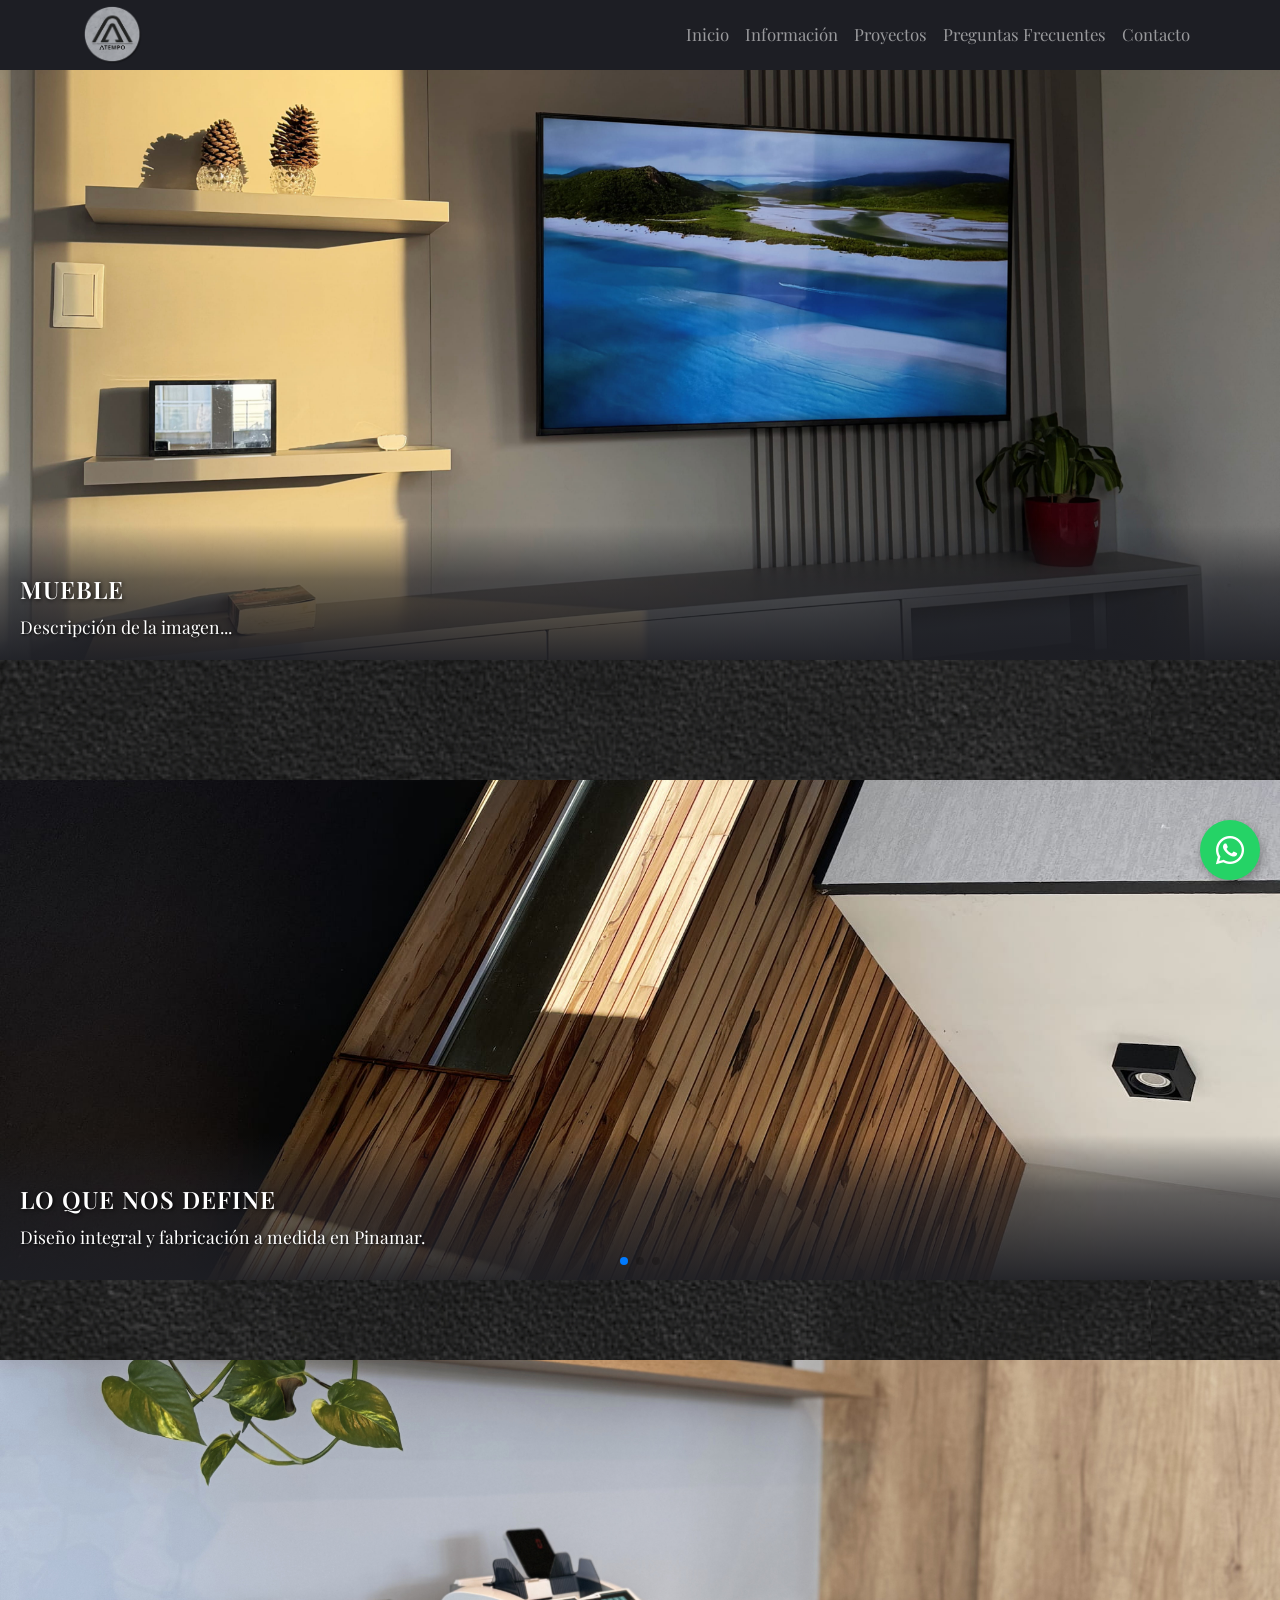
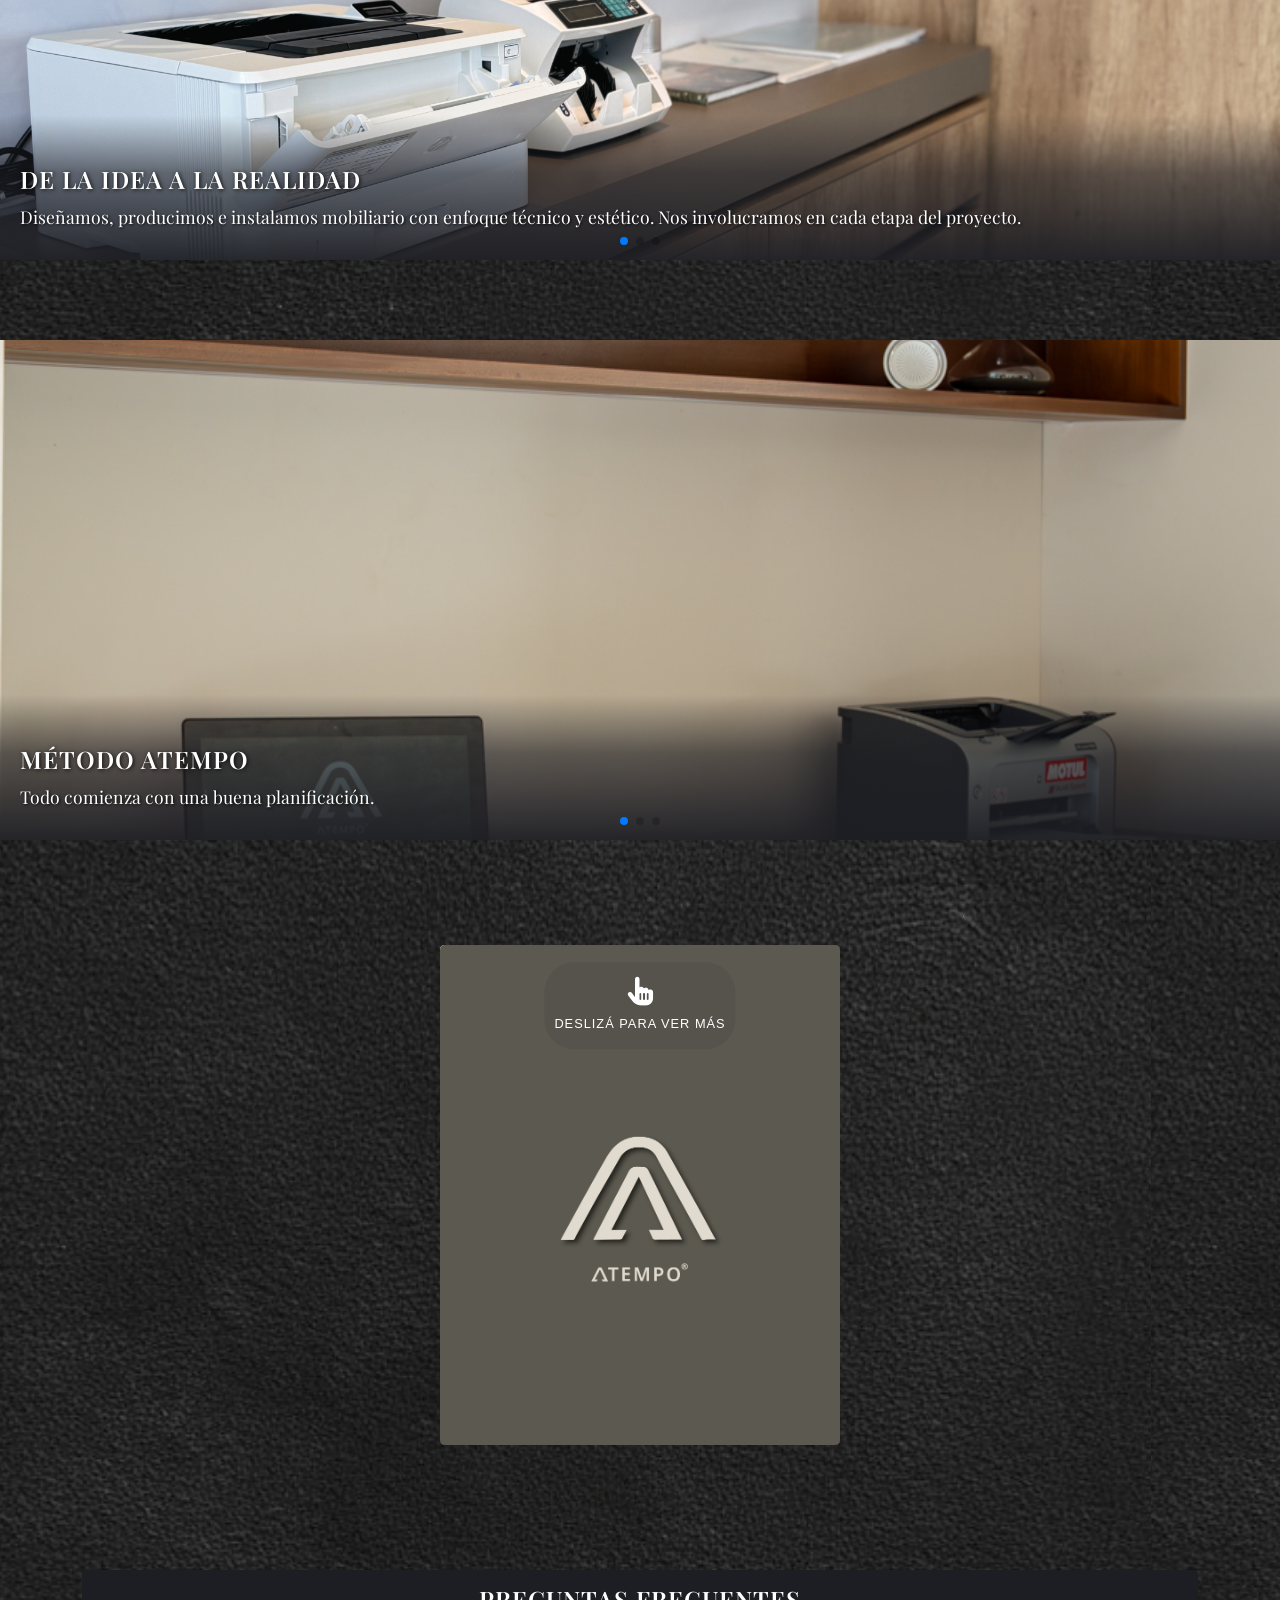
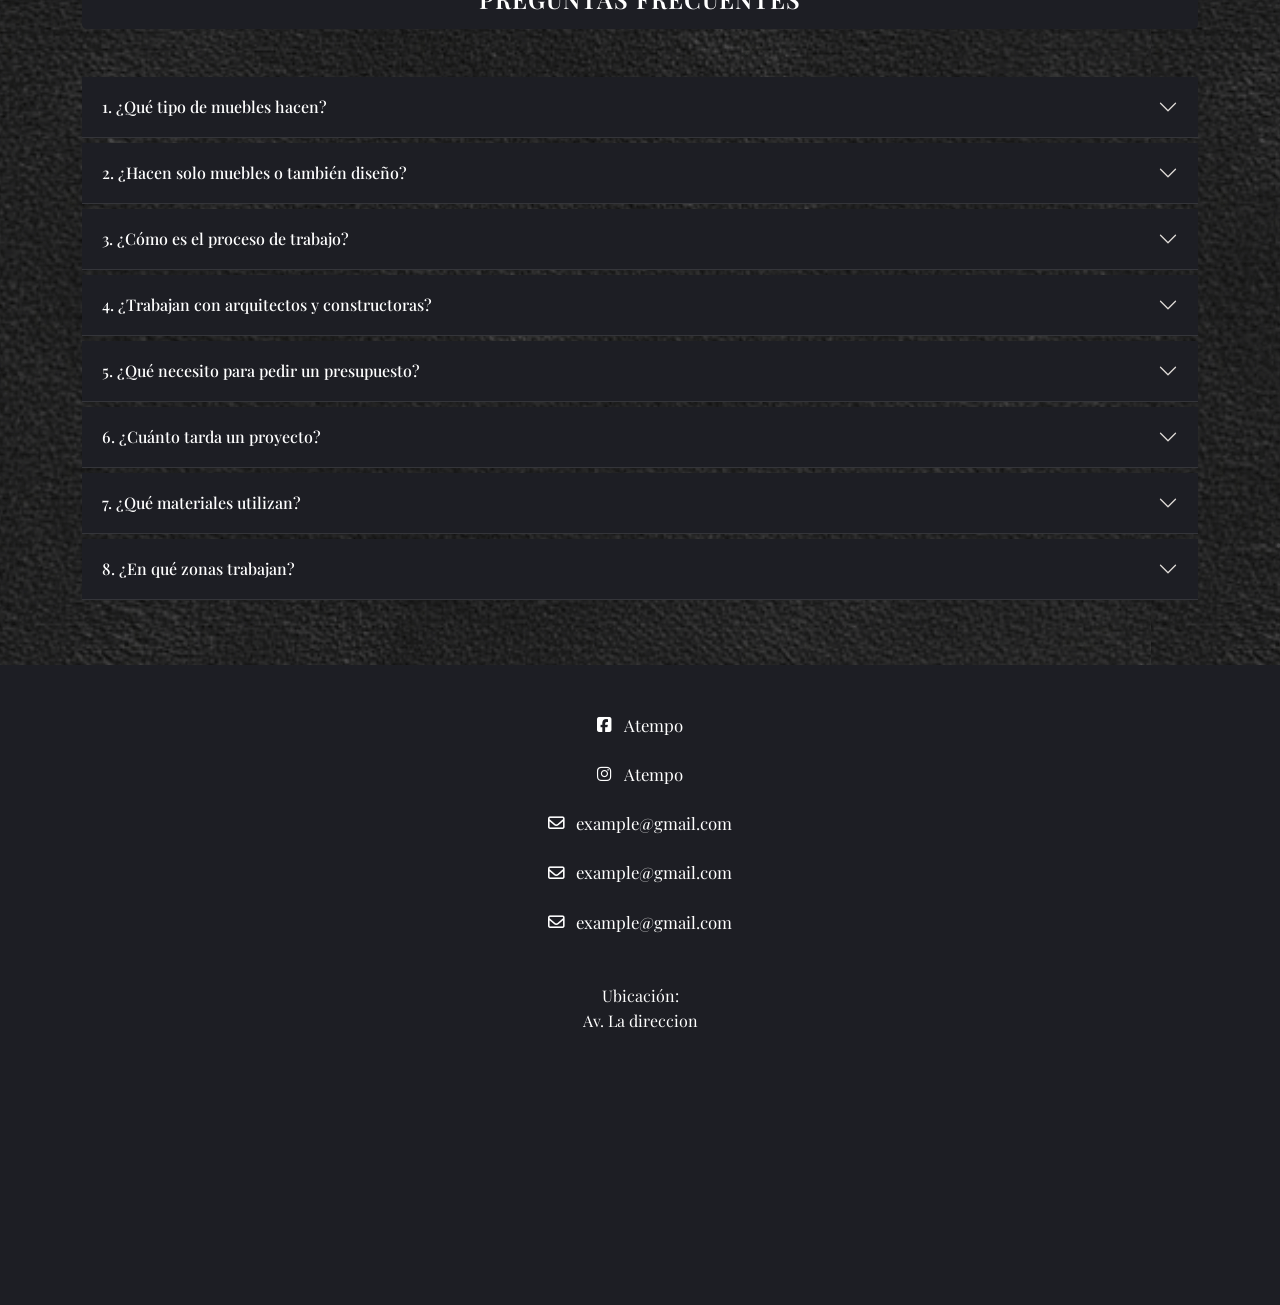
==== index.html @ 4d3fc2ef "m" ====
<!DOCTYPE html>
<html lang="es">
<head>
    <meta charset="UTF-8">
    <meta name="viewport" content="width=device-width, initial-scale=1.0">
    <title>Atempo</title>
    <link href="https://cdn.jsdelivr.net/npm/bootstrap@5.0.2/dist/css/bootstrap.min.css" rel="stylesheet" integrity="sha384-EVSTQN3/azprG1Anm3QDgpJLIm9Nao0Yz1ztcQTwFspd3yD65VohhpuuCOmLASjC" crossorigin="anonymous">
    <link rel="stylesheet" href="css/indexmobile.css">
    <link href="https://fonts.googleapis.com/css2?family=Playfair+Display&display=swap" rel="stylesheet">
    <link rel="stylesheet" href="https://cdnjs.cloudflare.com/ajax/libs/font-awesome/6.5.0/css/all.min.css">
    <link rel="stylesheet" href="https://cdn.jsdelivr.net/npm/swiper@11/swiper-bundle.min.css" />
</head>
<body>
  
  <header>      
    <nav class="navbar navbar-expand-lg navbar-dark barra-personalizada fixed-top">
      <div class="container">
        <a class="navbar-brand d-flex align-items-center" href="#inicio">
          <img src="imgs/Atempo circulos sin fondo-02.png" alt="Atempo Logo" style="height:60px; margin-right:16px;">
        </a>
        <button class="navbar-toggler" type="button" data-bs-toggle="collapse" data-bs-target="#menuNavegacion" 
          aria-controls="menuNavegacion" aria-expanded="false" aria-label="Toggle navigation">
          <span class="navbar-toggler-icon"></span>
        </button>
        <div class="collapse navbar-collapse" id="menuNavegacion">
          <ul class="navbar-nav ms-auto">
            <li class="nav-item"><a class="nav-link" href="#inicio">Inicio</a></li>
            <li class="nav-item"><a class="nav-link" href="#informacion">Información</a></li>
            <li class="nav-item"><a class="nav-link" href="#proyectos">Proyectos</a></li>
            <li class="nav-item"><a class="nav-link" href="#preguntas">Preguntas Frecuentes</a></li>
            <li class="nav-item"><a class="nav-link" href="#contacto">Contacto</a></li>
          </ul>
        </div>
      </div>
    </nav>
  </header>

  <section id="inicio" class="contenedor-desvanecimiento">
    <div class="item-fade activo">
      <img src="imgs/ini3.jpg" alt="1">
      <div class="leyenda">
        <h2>Mueble</h2>
        <p>Descripción de la imagen...</p>
      </div>
    </div>
    <div class="item-fade">
      <img src="imgs/ini2.jpg" alt="2">
      <div class="leyenda">
        <h2>Pared</h2>
        <p>Descripción de la imagen...</p>
      </div>
    </div>
    <div class="item-fade">
      <img src="imgs/ini1.jpg" alt="3">
      <div class="leyenda">
        <h2>Mueble</h2>
        <p>Descripción de la imagen...</p>
      </div>
    </div>
    <div class="item-fade">
      <img src="imgs/ini4.jpg" alt="4">
      <div class="leyenda">
        <h2>Cocina</h2>
        <p>Descripción de la imagen...</p>
      </div>
    </div>
    <div class="item-fade">
      <img src="imgs/ini5.jpg" alt="5">
      <div class="leyenda">
        <h2>Cocina</h2>
        <p>Descripción de la imagen...</p>
      </div>
    </div>
  </section>

  <section id="informacion" class="seccion-info">
    
    <article class="carrusel-proyectos reveal">
      <div class="swiper miSwiper">
        <div class="swiper-wrapper">
          <div class="swiper-slide">
            <img src="imgs/define1.jpg" alt="Cocina Moderna Atempo">
            <div class="contenido-diapositiva">
              <h3>Lo que nos define</h3>
              <p>Diseño integral y fabricación a medida en Pinamar.</p>
            </div>
          </div>
          <div class="swiper-slide">
            <img src="imgs/define2.png" alt="Vestidor Atempo">
            <div class="contenido-diapositiva">
              <p>Trabajamos junto a particulares, arquitectos y constructoras en Pinamar y alrededores, integrándonos desde el inicio para que cada espacio tenga coherencia, precisión y carácter.</p>
            </div>
          </div>
          <div class="swiper-slide">
            <img src="imgs/define3.jpg" alt="Oficina Atempo">
            <div class="contenido-diapositiva"> 
             <p>Creemos en la planificación como base de un buen resultado.</p>
            </div>
          </div>
        </div>
        <div class="swiper-pagination"></div>
      </div>
    </article>

    <article class="carrusel-proyectos reveal">
      <div class="swiper miSwiper">
        <div class="swiper-wrapper">
          <div class="swiper-slide">
            <img src="imgs/idea2.jpg" alt="Cocina Moderna Atempo">
            <div class="contenido-diapositiva">
              <h1>De la idea a la realidad</h1>
              <p>Diseñamos, producimos e instalamos mobiliario con enfoque técnico y estético. Nos involucramos en cada etapa del proyecto.</p>
            </div>
          </div>
          <div class="swiper-slide">
            <img src="imgs/idea1.jpeg" alt="Vestidor Atempo">
            <div class="contenido-diapositiva">
              <p>-Diseño y definición técnica.</p>
              <p>-Fabricación en taller propio.</p>
              <p>-Instalación profesional coordinada con la obra general.</p>
            </div>
          </div>
          <div class="swiper-slide">
            <img src="imgs/idea3.jpg" alt="Oficina Atempo">
            <div class="contenido-diapositiva">
              <p>Desarrollamos cocinas, vestidores, interiores completos, oficinas y proyectos de mayor escala.</p>
            </div>
          </div>
        </div>
        <div class="swiper-pagination"></div>
      </div>
    </article>

    <article class="carrusel-proyectos reveal">
      <div class="swiper miSwiper">
        <div class="swiper-wrapper">
          <div class="swiper-slide">
            <img src="imgs/meto4.jpeg" alt="Cocina Moderna Atempo">
            <div class="contenido-diapositiva">
              <h3>Método Atempo</h3>
              <p>Todo comienza con una buena planificación.</p>
            </div>
          </div>
          <div class="swiper-slide">
            <img src="imgs/meto1.jpg" alt="Vestidor Atempo">
            <div class="contenido-diapositiva">
              <p>-Relevamos el espacio y entendemos el proyecto.</p>
              <p>-Diseñamos y definimos cada detalle.</p>
              <p>-Organizamos la producción completa.</p>
              <p>-Instalamos con precisión y coordinación.</p>
            </div>
          </div>
          <div class="swiper-slide">
            <img src="imgs/meto2.jpg" alt="Oficina Atempo">
            <div class="contenido-diapositiva">
              <p>Trabajamos con orden, tiempos claros y mirada integral para que tus muebles se integren mejor.</p>
            </div>
          </div>
        </div>
        <div class="swiper-pagination"></div>
      </div>
    </article>

  </section>

  <section id="proyectos" class="seccion-libro">
    <div class="indicador-deslizar" id="indicadorDeslizar">
  <i class="fa-solid fa-hand-pointer deslizar-icono"></i>
  <span>Deslizá para ver más</span>
</div>
    <div class="libro" id="libro">
      
      <div class="pagina" style="z-index: 5;">
        <div class="frente">
          <img src="imgs/tapa.JPG" alt="Cocina Pinamar">
        </div>
        <div class="dorso"></div> 
      </div>
      
      <div class="pagina" style="z-index: 4;">
        <div class="frente">
          <img src="imgs/idea1.jpeg" alt="Cocina Pinamar">
          <div class="texto-pagina"><h1>Titulo</h1></div>
        </div>
        <div class="dorso"></div> 
      </div>
      
      <div class="pagina" style="z-index: 3;">
        <div class="frente">
          <img src="imgs/idea2.jpg" alt="Cocina Pinamar">
          <div class="texto-pagina"><h1>Titulo</h1></div>
        </div>
        <div class="dorso"></div> 
      </div>

      <div class="pagina" style="z-index: 2;">
        <div class="frente">
          <img src="imgs/define2.png" alt="Vestidor Cariló">
          <div class="texto-pagina"><h1>Titulo</h1></div>
        </div>
        <div class="dorso"></div>
      </div>

      <div class="pagina" style="z-index: 1;">
        <div class="frente">
          <img src="imgs/define3.jpg" alt="Muebles Living">
          <div class="texto-pagina"><h1>Titulo</h1></div>
        </div>
        <div class="dorso"></div>
      </div>

    </div>
  </section>

  <section id="preguntas" class="seccion-preguntas reveal">
    <div class="container">
      <h2 class="text-center mb-5">Preguntas Frecuentes</h2>
      
      <div class="accordion accordion-flush" id="acordeonAtempo">
        
        <div class="accordion-item">
          <h2 class="accordion-header" id="encabezadoUno">
            <button class="accordion-button collapsed" type="button" data-bs-toggle="collapse" data-bs-target="#colapsoUno">
              1. ¿Qué tipo de muebles hacen?
            </button>
          </h2>
          <div id="colapsoUno" class="accordion-collapse collapse" data-bs-parent="#acordeonAtempo">
            <div class="accordion-body">
              En Atempo diseñamos y fabricamos muebles de interior a medida, adaptados a cada espacio y necesidad. 
              Trabajamos principalmente cocinas, placares, vestidores, muebles de guardado y amoblamientos integrales.
            </div>
          </div>
        </div>

        <div class="accordion-item">
          <h2 class="accordion-header" id="encabezadoDos">
            <button class="accordion-button collapsed" type="button" data-bs-toggle="collapse" data-bs-target="#colapsoDos">
              2. ¿Hacen solo muebles o también diseño?
            </button>
          </h2>
          <div id="colapsoDos" class="accordion-collapse collapse" data-bs-parent="#acordeonAtempo">
            <div class="accordion-body">
              En Atempo pensamos el espacio completo, combinando funcionalidad, estética y materiales para lograr un resultado integrado con la arquitectura.
            </div>
          </div>
        </div>

        <div class="accordion-item">
          <h2 class="accordion-header" id="encabezadoTres">
            <button class="accordion-button collapsed" type="button" data-bs-toggle="collapse" data-bs-target="#colapsoTres">
              3. ¿Cómo es el proceso de trabajo?
            </button>
          </h2>
          <div id="colapsoTres" class="accordion-collapse collapse" data-bs-parent="#acordeonAtempo">
            <div class="accordion-body">
              Nuestro proceso incluye:
              <ol class="mt-2">
                <li>Relevamiento de medidas y escucha de necesidades.</li>
                <li>Diseño del proyecto.</li>
                <li>Fabricación en nuestra fábrica.</li>
                <li>Instalación final en obra.</li>
              </ol>
              Acompañamos cada etapa para garantizar el resultado.
            </div>
          </div>
        </div>

        <div class="accordion-item">
          <h2 class="accordion-header" id="encabezadoCuatro">
            <button class="accordion-button collapsed" type="button" data-bs-toggle="collapse" data-bs-target="#colapsoCuatro">
              4. ¿Trabajan con arquitectos y constructoras?
            </button>
          </h2>
          <div id="colapsoCuatro" class="accordion-collapse collapse" data-bs-parent="#acordeonAtempo">
            <div class="accordion-body">
              Sí. Trabajamos tanto con particulares como con estudios de arquitectura y constructoras, adaptándonos a cada tipo de proyecto.
            </div>
          </div>
        </div>

        <div class="accordion-item">
          <h2 class="accordion-header" id="encabezadoCinco">
            <button class="accordion-button collapsed" type="button" data-bs-toggle="collapse" data-bs-target="#colapsoCinco">
              5. ¿Qué necesito para pedir un presupuesto?
            </button>
          </h2>
          <div id="colapsoCinco" class="accordion-collapse collapse" data-bs-parent="#acordeonAtempo">
            <div class="accordion-body">
              Podés escribirnos con:
              <ul class="mt-2">
                <li>Medidas aproximadas.</li>
                <li>Fotos del espacio.</li>
                <li>Ideas o referencias.</li>
              </ul>
              Y te asesoramos para avanzar.
            </div>
          </div>
        </div>

        <div class="accordion-item">
          <h2 class="accordion-header" id="encabezadoSeis">
            <button class="accordion-button collapsed" type="button" data-bs-toggle="collapse" data-bs-target="#colapsoSeis">
              6. ¿Cuánto tarda un proyecto?
            </button>
          </h2>
          <div id="colapsoSeis" class="accordion-collapse collapse" data-bs-parent="#acordeonAtempo">
            <div class="accordion-body">
              Los tiempos varían según el proyecto, pero siempre contemplan: etapa de diseño, fabricación e instalación. Te damos tiempos estimados al momento de presupuestar.
            </div>
          </div>
        </div>

        <div class="accordion-item">
          <h2 class="accordion-header" id="encabezadoSiete">
            <button class="accordion-button collapsed" type="button" data-bs-toggle="collapse" data-bs-target="#colapsoSiete">
              7. ¿Qué materiales utilizan?
            </button>
          </h2>
          <div id="colapsoSiete" class="accordion-collapse collapse" data-bs-parent="#acordeonAtempo">
            <div class="accordion-body">
              Trabajamos con materiales seleccionados según cada proyecto, priorizando durabilidad, estética y funcionalidad. 
              Utilizamos materiales melamínicos de las marcas principales, enchapados y maderas naturales. Te asesoramos en la elección según el uso del espacio.
            </div>
          </div>
        </div>

        <div class="accordion-item">
          <h2 class="accordion-header" id="encabezadoOcho">
            <button class="accordion-button collapsed" type="button" data-bs-toggle="collapse" data-bs-target="#colapsoOcho">
              8. ¿En qué zonas trabajan?
            </button>
          </h2>
          <div id="colapsoOcho" class="accordion-collapse collapse" data-bs-parent="#acordeonAtempo">
            <div class="accordion-body">
              Trabajamos principalmente en <strong>Pinamar, Cariló, Villarobles, Costa Esmeralda, Madariaga y alrededores</strong>, acompañando proyectos en toda la zona. 
              Que la zona no sea un impedimento, escribinos y ajustamos las posibilidades.
            </div>
          </div>
        </div>

      </div>
    </div>
  </section>

  <footer id="contacto" class="pie-pagina">
    <div class="contenedor-pie">
      <div class="redes-pie">
        <a href="https://facebook.com/" target="_blank" class="enlace-redes">
          <i class="fab fa-facebook-square"></i>
          <span>Atempo</span>
        </a>
        <a href="https://instagram.com/" target="_blank" class="enlace-redes">
          <i class="fab fa-instagram"></i>
          <span>Atempo</span>
        </a>
        <a href="mailto:example@gmail.com" class="enlace-redes">
          <i class="far fa-envelope"></i>
          <span>example@gmail.com</span>
        </a>
        <a href="mailto:example@gmail.com" class="enlace-redes">
          <i class="far fa-envelope"></i>
          <span>example@gmail.com</span>
        </a>
        <a href="mailto:example@gmail.com" class="enlace-redes">
          <i class="far fa-envelope"></i>
          <span>example@gmail.com</span>
        </a>
      </div>
      <div class="ubicacion-pie">
        <div class="titulo-ubicacion">Ubicación:</div>
        <div class="direccion-ubicacion">Av. La direccion</div>
        <div class="mapa-ubicacion">
          <iframe src="https://www.google.com/maps/embed?pb=!1m10!1m8!1m3!1d562.2399434038517!2d-56.915740701536215!3d-37.14058501085831!3m2!1i1024!2i768!4f13.1!5e0!3m2!1sen!2sus!4v1756006992583!5m2!1sen!2sus" width="600" height="450" style="border:0;" allowfullscreen="" loading="lazy" referrerpolicy="no-referrer-when-downgrade"></iframe>
        </div>
      </div>
    </div>
  </footer>

  <a href="https://wa.me/5491122334455?text=Hola%20quiero%20consultar" target="_blank" class="boton-whatsapp">
    <i class="fab fa-whatsapp"></i>
  </a>

  <script src="https://cdn.jsdelivr.net/npm/swiper@11/swiper-bundle.min.js"></script>
  <script src="https://cdn.jsdelivr.net/npm/bootstrap@5.3.2/dist/js/bootstrap.bundle.min.js"></script>
  <script src="js/esto.js"></script>
  
</body>
</html>
---- css/indexmobile.css ----
/* ----------------------------------- */
/* 1. RESET, BASE Y TIPOGRAFÍA GLOBAL  */
/* ----------------------------------- */
* {
  margin: 0;
  padding: 0;
  box-sizing: border-box;
}

html {
  scroll-behavior: smooth;
}

body {
  width: 100%;
  background-image: url('../imgs/fondo.png');
  font-family: 'Playfair Display', serif;
  color: #fff;
  line-height: 1.6;
  overflow-x: hidden;
}

/* --- ESTÁNDAR DE TÍTULOS --- */
h1, h2, h3 { 
  color: #fff; 
  font-weight: 600; 
  text-transform: uppercase;
  letter-spacing: 1px;
  margin-bottom: 10px;
  font-size: 1.5rem; /* Tamaño unificado para todos los títulos */
}

/* --- ESTÁNDAR DE TEXTOS Y PÁRRAFOS --- */
p, a, li { 
  color: #fff; 
  font-size: 1.05rem; /* Tamaño base para celular */
  line-height: 1.5;   /* Interlineado cómodo */
  margin: 0;
}

/* ----------------------------------- */
/* 2. TEXTOS SOBRE IMÁGENES (SOMBRAS)  */
/* ----------------------------------- */
/* Agrupamos las 3 secciones que tienen texto flotando sobre fotos */
.leyenda, 
.contenido-diapositiva, 
.texto-pagina {
  position: absolute;
  bottom: 0;
  left: 0;
  width: 100%;
  /* Degradado unificado para las 3 secciones */
  background: linear-gradient(to top, rgba(29, 30, 36, 0.95) 0%, rgba(29, 30, 36, 0.6) 60%, transparent 100%);
  z-index: 10;
}

/* Sombra fuerte para los títulos sobre imágenes */
.leyenda h1, .leyenda h2, 
.contenido-diapositiva h1, .contenido-diapositiva h3, 
.texto-pagina h1, .texto-pagina h2 {
  text-shadow: 1px 1px 4px rgba(0, 0, 0, 0.9);
}

/* Sombra sutil para los párrafos sobre imágenes */
.leyenda p, 
.contenido-diapositiva p, 
.texto-pagina p {
  font-size: 1.1rem; /* Un pelín más grande para contrarrestar la foto */
  text-shadow: 1px 1px 3px rgba(0, 0, 0, 0.9);
}

/* ----------------------------------- */
/* 3. BARRA DE NAVEGACIÓN              */
/* ----------------------------------- */
.barra-personalizada {
  background: #1d1e24 !important;
  backdrop-filter: blur(50px);
  padding: 0;
  margin: 0;
}

/* ----------------------------------- */
/* 4. CARRUSEL INICIO (FADE)           */
/* ----------------------------------- */
.contenedor-desvanecimiento {
  position: relative;
  height: 660px;
  overflow: hidden;
  background: #1d1e24bb;
  width: 100%;
  margin-bottom: 80px;
}

.item-fade {
  position: absolute;
  inset: 0;
  opacity: 0;
  transition: opacity 1.0s ease-in-out;
  display: flex;
  flex-direction: column;
  justify-content: flex-end;
}

.item-fade.activo {
  opacity: 1;
  z-index: 10;
}

.item-fade img {
  width: 100%;
  height: 100%;
  object-fit: cover;
}

/* Ajuste específico de padding para esta sección */
.leyenda {
  padding: 50px 20px 20px 20px; 
}

/* ----------------------------------- */
/* 5. CARRUSEL INFORMACIÓN (SWIPER)    */
/* ----------------------------------- */
.carrusel-proyectos {
  width: 100%;
  padding: 40px 0px;
}

.swiper {
  width: 100%;
  height: 100vw;
  max-height: 500px;
}

.swiper-slide img {
  display: block;
  width: 100%;
  height: 100%;
  object-fit: cover;
}

/* Ajuste específico de padding para esta sección */
.contenido-diapositiva {
  padding: 50px 20px 30px 20px; 
}

.swiper-pagination-bullet { background: #fff; opacity: 0.5; }
.swiper-pagination-bullet-active { background: #fff; opacity: 1; }

/* ----------------------------------- */
/* 6. SECCIÓN LIBRO 3D (PROYECTOS)     */
/* ----------------------------------- */
.seccion-libro {
  height: 70vh;
  display: flex;
  justify-content: center;
  align-items: center;
  perspective: 2000px;
  overflow: hidden;
  padding: 20px;
}

.libro {
  position: relative;
  width: 100%;
  max-width: 400px;
  height: 500px;
  transform-style: preserve-3d;
}

.pagina {
  position: absolute;
  width: 100%;
  height: 100%;
  transform-origin: left;
  transform-style: preserve-3d;
  transition: transform 1s cubic-bezier(0.645, 0.045, 0.355, 1);
}

.frente, .dorso {
  position: absolute;
  width: 100%;
  height: 100%;
  backface-visibility: hidden;
  border-radius: 5px;
  overflow: hidden;
}

.frente { z-index: 2; background: #1d1e24; }
.dorso { transform: rotateY(180deg); background: #000; z-index: 1; }
.pagina img { width: 100%; height: 100%; object-fit: cover; }

.pagina.volteada { transform: rotateY(-180deg); }

/* Ajuste específico de padding para esta sección */
.texto-pagina {
  padding: 50px 20px 20px 20px;
}

/* ----------------------------------- */
/* 7. PREGUNTAS FRECUENTES (FAQ)       */
/* ----------------------------------- */
.seccion-preguntas {
  padding: 60px 20px;
}

.seccion-preguntas h2.text-center {
  background-color: rgb(29, 30, 36);
  padding: 15px;
  border-radius: 5px;
  /* Hereda el 1.5rem y bold del global */
}

.accordion-item {
  background-color: rgb(29, 30, 36) !important;
  border: none !important;
  border-bottom: 1px solid rgba(255, 255, 255, 0.1) !important;
  margin-bottom: 5px;
}

.accordion-button {
  background-color: transparent !important;
  color: #fff !important;
  font-weight: 500;
  padding: 20px;
  box-shadow: none !important;
}

.accordion-button::after { filter: invert(1); }
.accordion-button:not(.collapsed) {
  color: #25D366 !important;
  background-color: rgba(255, 255, 255, 0.05) !important;
}

.accordion-body {
  color: #ccc; /* Un poco más gris para diferenciar del título */
  /* Hereda tamaño e interlineado del global */
  padding: 20px;
}

.accordion-body ul, .accordion-body ol {
  padding-left: 20px;
  margin-top: 10px;
}

/* ----------------------------------- */
/* 8. PIE DE PÁGINA Y WHATSAPP         */
/* ----------------------------------- */
.pie-pagina {
  padding: 3rem 1rem;
  background-color: #1d1e24;
}

.contenedor-pie {
  display: flex;
  flex-direction: column;
  align-items: center;
  gap: 3rem;
  width: 100%;
}

.redes-pie {
  display: flex;
  flex-direction: column;
  align-items: center;
  gap: 1.5rem;
  width: 100%;
}

.enlace-redes {
  display: flex;
  align-items: center;
  gap: 0.7rem;
  text-decoration: none;
  /* Hereda el tamaño global de 'a' */
}

.ubicacion-pie {
  display: flex;
  flex-direction: column;
  align-items: center;
  text-align: center;
  width: 100%;
}

.mapa-ubicacion {
  width: 100%;
  max-width: 300px;
  margin-top: 1rem;
}

.mapa-ubicacion iframe {
  width: 100%;
  height: 200px;
  border-radius: 15px;
}

.boton-whatsapp {
  position: fixed;
  bottom: 20px;
  right: 20px;
  width: 60px;
  height: 60px;
  background-color: #25D366;
  color: #fff;
  border-radius: 50%;
  display: flex;
  align-items: center;
  justify-content: center;
  font-size: 32px;
  z-index: 9999;
  box-shadow: 2px 4px 10px rgba(0,0,0,0.3);
  text-decoration: none;
}

/* ----------------------------------- */
/* INDICADOR DE DESLIZAR (SWIPE HINT)  */
/* ----------------------------------- */
.indicador-deslizar {
  position: absolute;
  top: 20%;
  left: 50%;
  transform: translate(-50%, -50%);
  z-index: 100; /* Aseguramos que esté por encima de las hojas */
  display: flex;
  flex-direction: column;
  align-items: center;
  background: rgba(29, 30, 36, 0.085); /* Tono oscuro de Atempo */
  padding: 15px 10px;
  border-radius: 30px;

  /* CRUCIAL: Deja pasar el toque hacia el libro */
  pointer-events: none; 
  transition: opacity 0.6s ease; /* Desvanecimiento suave */
}

.indicador-deslizar span {
  font-family: sans-serif; /* Usamos una fuente simple para que se lea rápido */
  font-size: 0.8rem;
  font-weight: 400;
  text-transform: uppercase;
  letter-spacing: 1px;
  margin-top: 8px;
  color: #fff;
  text-shadow: none;
}

.deslizar-icono {
  font-size: 1.8rem;
  color: #ffffff; /* Podemos usar el verde de WhatsApp como acento, o dejarlo #fff */
  /* Animación infinita */
  animation: moverMano 1.5s ease-in-out infinite;
}

/* Animación sutil de la mano moviéndose de derecha a izquierda */
@keyframes moverMano {
  0%, 100% { transform: translateX(8px) rotate(-15deg); }
  50% { transform: translateX(-8px) rotate(-15deg); }
}

/* Esta es la clase que JavaScript agregará para ocultarlo */
.indicador-deslizar.oculto {
  opacity: 0;
}
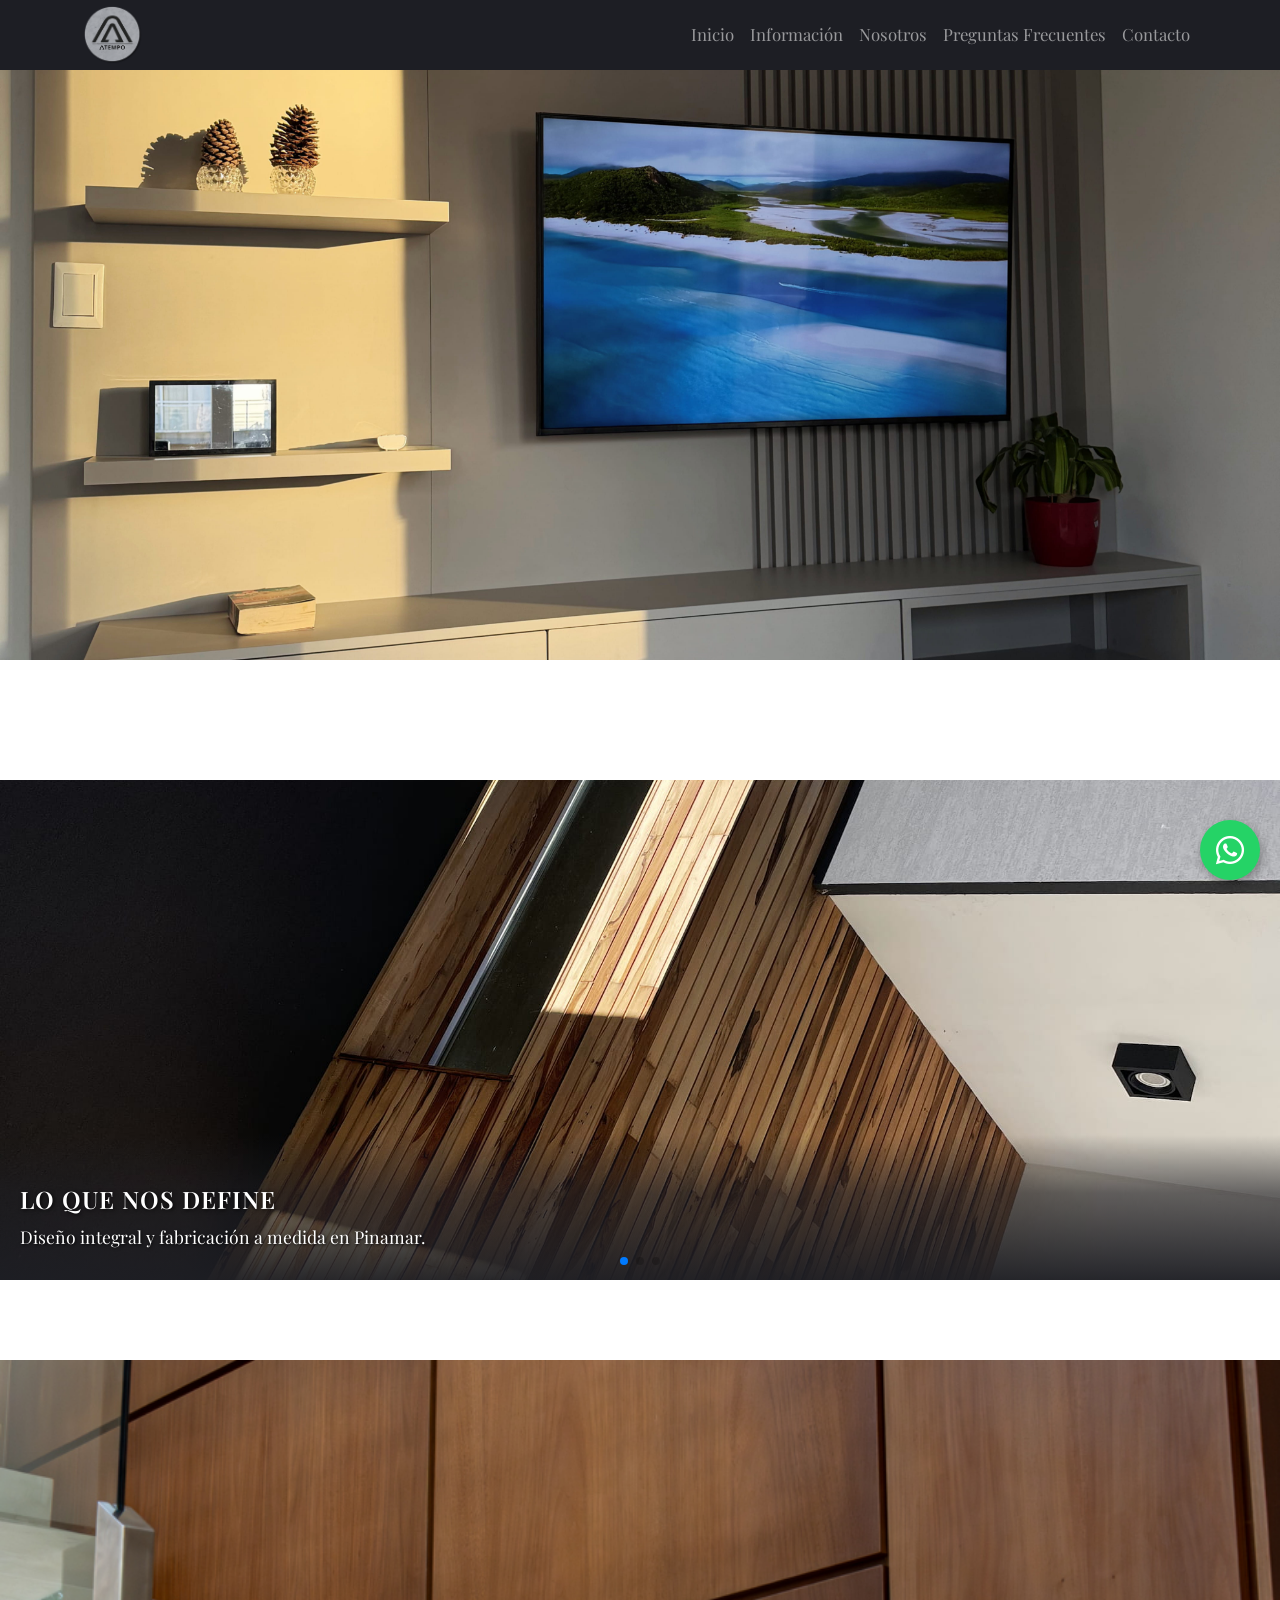
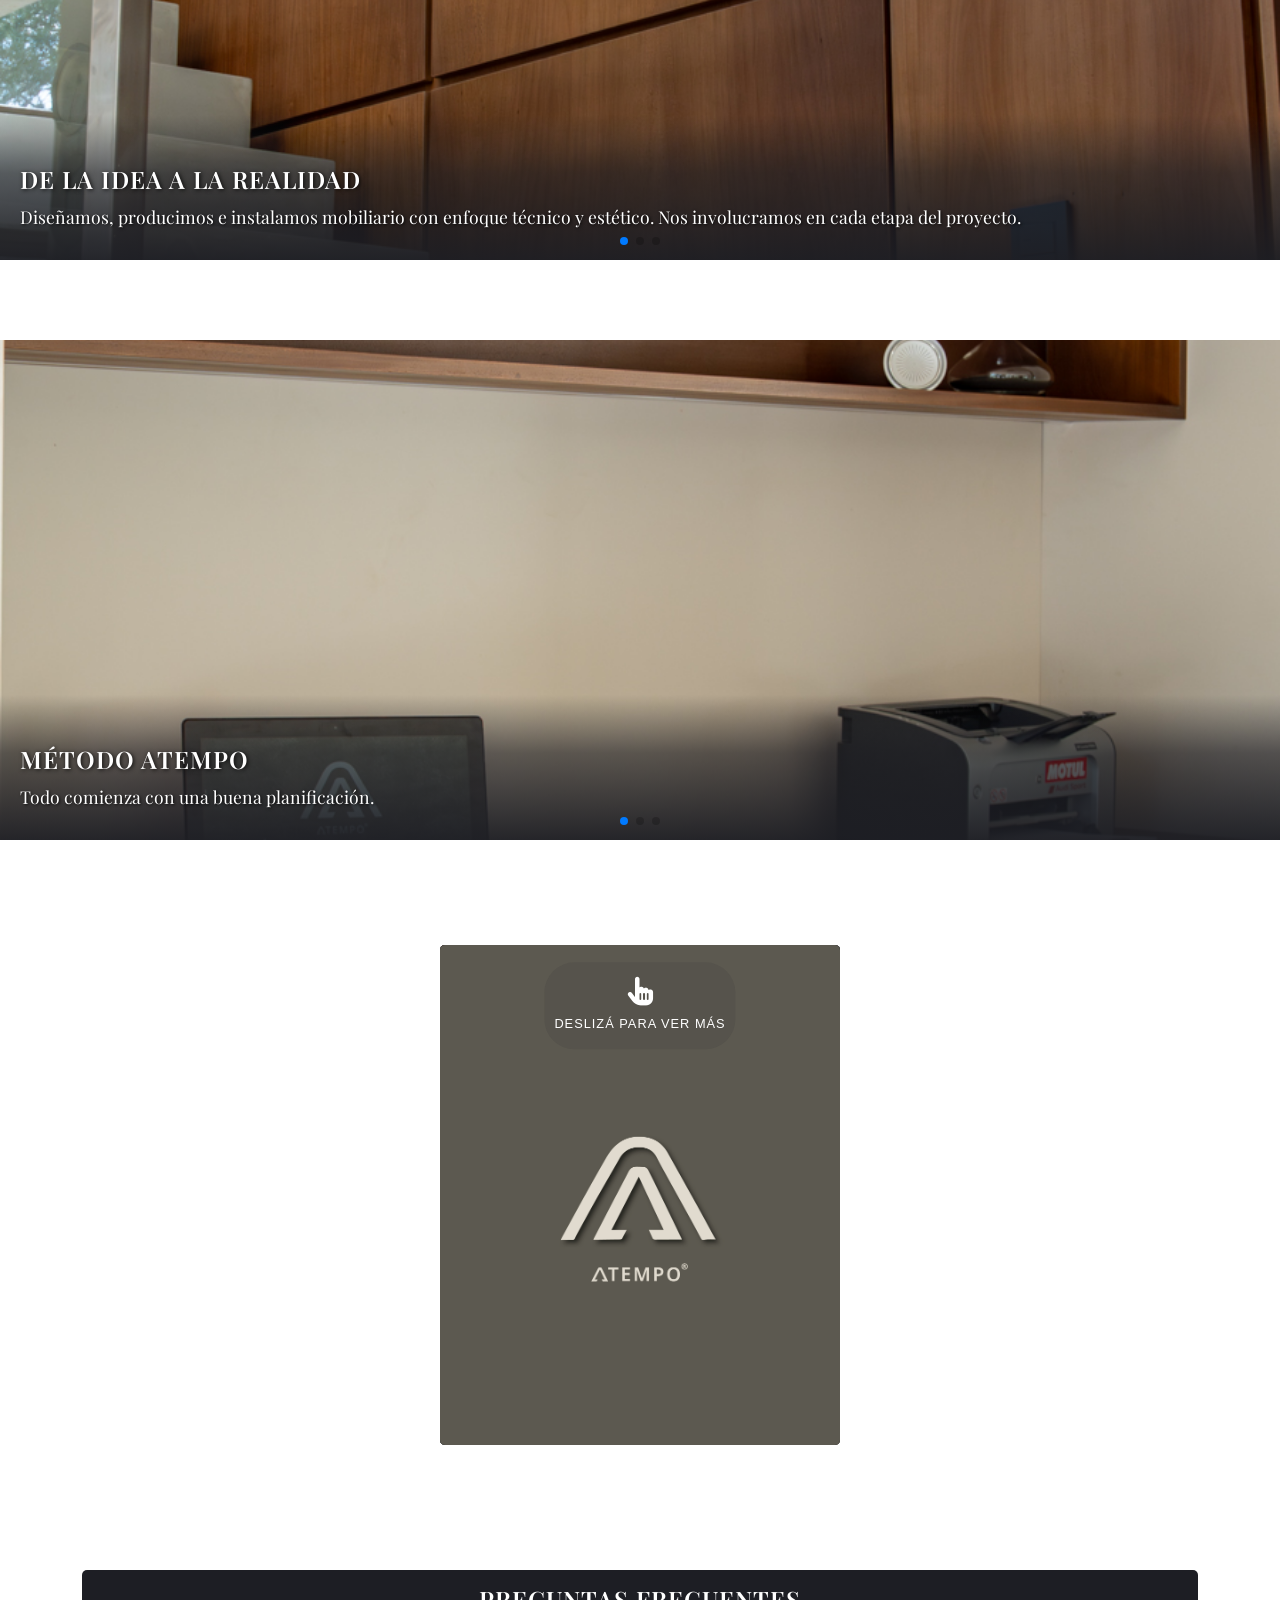
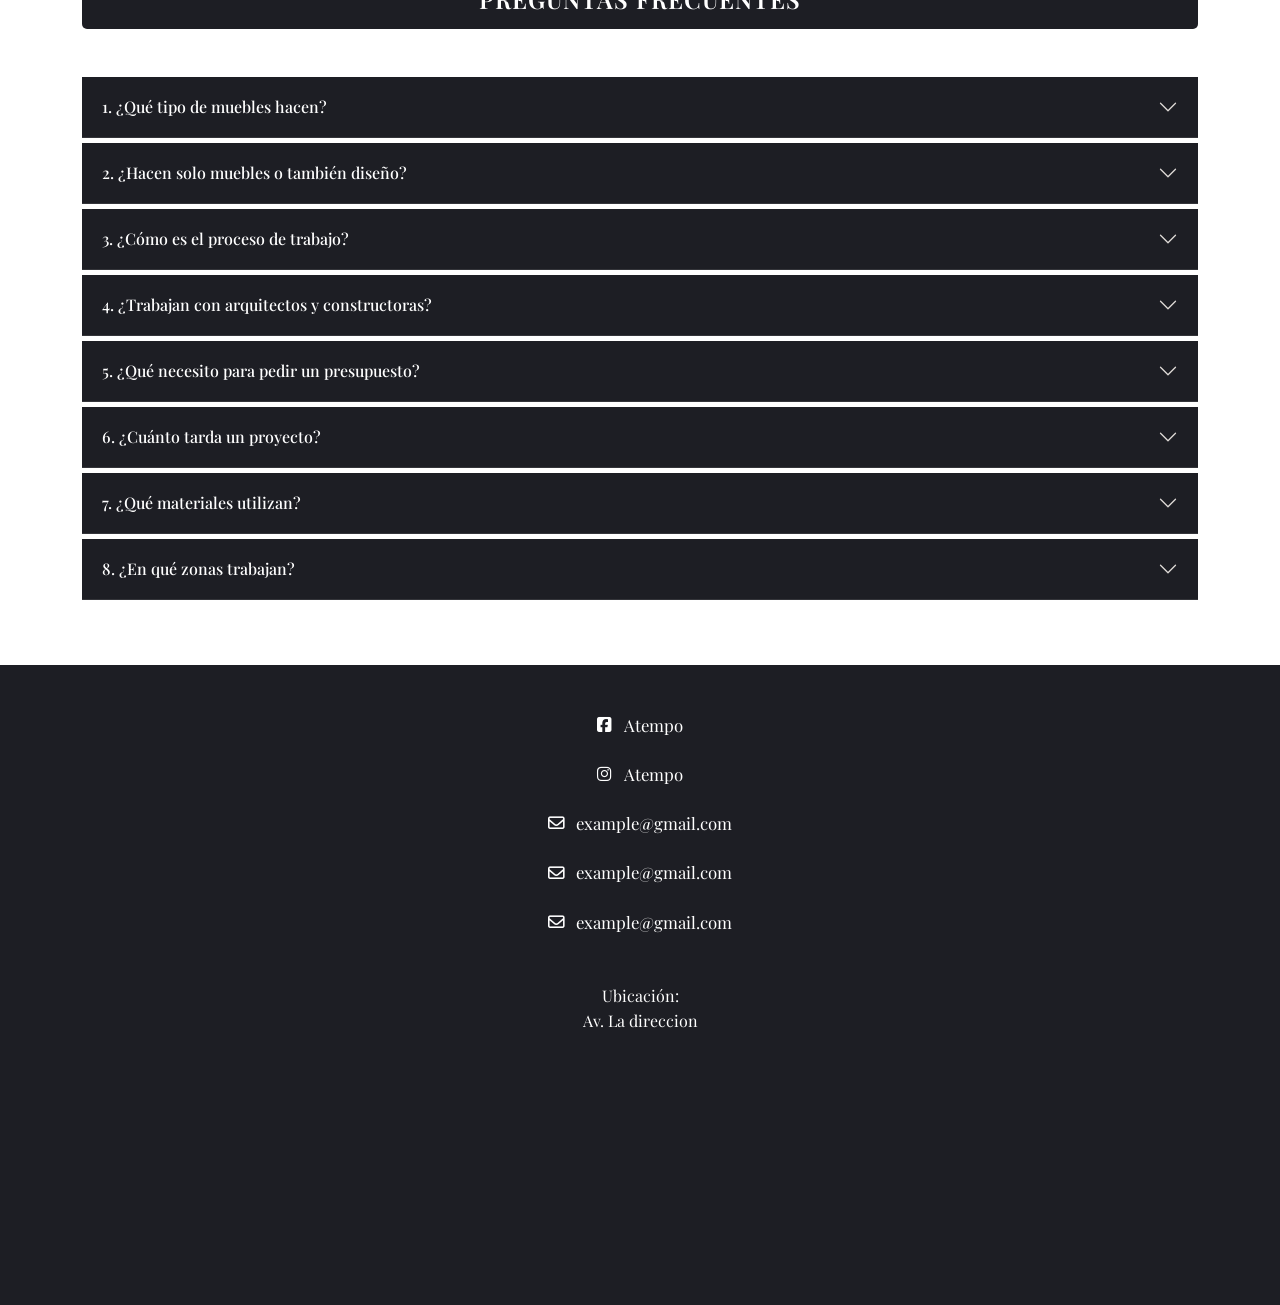
==== commit 4d67f448: "modificaciones" ====
--- a/index.html
+++ b/index.html
@@ -26,7 +26,7 @@
           <ul class="navbar-nav ms-auto">
             <li class="nav-item"><a class="nav-link" href="#inicio">Inicio</a></li>
             <li class="nav-item"><a class="nav-link" href="#informacion">Información</a></li>
-            <li class="nav-item"><a class="nav-link" href="#proyectos">Proyectos</a></li>
+            <li class="nav-item"><a class="nav-link" href="#proyectos">Nosotros</a></li>
             <li class="nav-item"><a class="nav-link" href="#preguntas">Preguntas Frecuentes</a></li>
             <li class="nav-item"><a class="nav-link" href="#contacto">Contacto</a></li>
           </ul>
@@ -38,38 +38,27 @@
   <section id="inicio" class="contenedor-desvanecimiento">
     <div class="item-fade activo">
       <img src="imgs/ini3.jpg" alt="1">
-      <div class="leyenda">
-        <h2>Mueble</h2>
-        <p>Descripción de la imagen...</p>
-      </div>
+
     </div>
     <div class="item-fade">
       <img src="imgs/ini2.jpg" alt="2">
-      <div class="leyenda">
-        <h2>Pared</h2>
-        <p>Descripción de la imagen...</p>
-      </div>
+
     </div>
     <div class="item-fade">
       <img src="imgs/ini1.jpg" alt="3">
-      <div class="leyenda">
-        <h2>Mueble</h2>
-        <p>Descripción de la imagen...</p>
-      </div>
+
     </div>
     <div class="item-fade">
       <img src="imgs/ini4.jpg" alt="4">
-      <div class="leyenda">
-        <h2>Cocina</h2>
-        <p>Descripción de la imagen...</p>
-      </div>
+
     </div>
     <div class="item-fade">
       <img src="imgs/ini5.jpg" alt="5">
-      <div class="leyenda">
-        <h2>Cocina</h2>
-        <p>Descripción de la imagen...</p>
-      </div>
+    </div>
+    
+    </div>
+    <div class="item-fade">
+      <img src="imgs/ini6.png" alt="5">
     </div>
   </section>
 
@@ -86,13 +75,13 @@
             </div>
           </div>
           <div class="swiper-slide">
-            <img src="imgs/define2.png" alt="Vestidor Atempo">
+            <img src="imgs/define3.jpg" alt="Vestidor Atempo">
             <div class="contenido-diapositiva">
               <p>Trabajamos junto a particulares, arquitectos y constructoras en Pinamar y alrededores, integrándonos desde el inicio para que cada espacio tenga coherencia, precisión y carácter.</p>
             </div>
           </div>
           <div class="swiper-slide">
-            <img src="imgs/define3.jpg" alt="Oficina Atempo">
+            <img src="imgs/define2.jpeg" alt="Oficina Atempo">
             <div class="contenido-diapositiva"> 
              <p>Creemos en la planificación como base de un buen resultado.</p>
             </div>
@@ -106,14 +95,14 @@
       <div class="swiper miSwiper">
         <div class="swiper-wrapper">
           <div class="swiper-slide">
-            <img src="imgs/idea2.jpg" alt="Cocina Moderna Atempo">
+            <img src="imgs/idea1.jpeg" alt="Cocina Moderna Atempo">
             <div class="contenido-diapositiva">
               <h1>De la idea a la realidad</h1>
               <p>Diseñamos, producimos e instalamos mobiliario con enfoque técnico y estético. Nos involucramos en cada etapa del proyecto.</p>
             </div>
           </div>
           <div class="swiper-slide">
-            <img src="imgs/idea1.jpeg" alt="Vestidor Atempo">
+            <img src="imgs/idea2.jpg"" alt="Vestidor Atempo">
             <div class="contenido-diapositiva">
               <p>-Diseño y definición técnica.</p>
               <p>-Fabricación en taller propio.</p>
@@ -174,39 +163,101 @@
         <div class="frente">
           <img src="imgs/tapa.JPG" alt="Cocina Pinamar">
         </div>
+        
         <div class="dorso"></div> 
       </div>
-      
-      <div class="pagina" style="z-index: 4;">
-        <div class="frente">
-          <img src="imgs/idea1.jpeg" alt="Cocina Pinamar">
-          <div class="texto-pagina"><h1>Titulo</h1></div>
-        </div>
-        <div class="dorso"></div> 
-      </div>
-      
-      <div class="pagina" style="z-index: 3;">
-        <div class="frente">
-          <img src="imgs/idea2.jpg" alt="Cocina Pinamar">
-          <div class="texto-pagina"><h1>Titulo</h1></div>
-        </div>
-        <div class="dorso"></div> 
-      </div>
-
       <div class="pagina" style="z-index: 2;">
         <div class="frente">
-          <img src="imgs/define2.png" alt="Vestidor Cariló">
-          <div class="texto-pagina"><h1>Titulo</h1></div>
+          <img src="imgs/whasap/w15.png" alt="Vestidor Cariló">
+          <p class="texto-pagina">Cada espacio tiene su ritmo, en ATEMPO lo hacemos único.</p>
+        </div>
+        <div class="dorso"></div>
+      </div>
+      <div class="pagina" style="z-index: 2;">
+        <div class="frente">
+          <img src="imgs/whasap/w4.jpeg" alt="Vestidor Cariló">
+
         </div>
         <div class="dorso"></div>
       </div>
 
       <div class="pagina" style="z-index: 1;">
         <div class="frente">
-          <img src="imgs/define3.jpg" alt="Muebles Living">
-          <div class="texto-pagina"><h1>Titulo</h1></div>
-        </div>
-        <div class="dorso"></div>
+          <img src="imgs/whasap/w3.jpeg" alt="Muebles Living">
+
+        </div>
+        <div class="dorso"></div>
+      </div>
+            <div class="pagina" style="z-index: 1;">
+        <div class="frente">
+          <img src="imgs/whasap/w2.jpeg" alt="Muebles Living">
+
+        </div>
+        <div class="dorso"></div>
+      </div>
+            <div class="pagina" style="z-index: 1;">
+        <div class="frente">
+          <img src="imgs/whasap/w5.jpeg" alt="Muebles Living">
+
+        </div>
+        <div class="dorso"></div>
+      </div>
+            <div class="pagina" style="z-index: 1;">
+        <div class="frente">
+          <img src="imgs/whasap/w7.jpeg" alt="Muebles Living">
+
+        </div>
+        <div class="dorso"></div>
+      </div>
+            <div class="pagina" style="z-index: 1;">
+        <div class="frente">
+          <img src="imgs/whasap/w8.jpeg" alt="Muebles Living">
+
+        </div>
+        <div class="dorso"></div>
+      </div>
+            <div class="pagina" style="z-index: 1;">
+        <div class="frente">
+          <img src="imgs/whasap/w9.jpeg" alt="Muebles Living">
+
+        </div>
+        <div class="dorso"></div>
+      </div>
+            <div class="pagina" style="z-index: 1;">
+        <div class="frente">
+          <img src="imgs/whasap/w10.jpeg" alt="Muebles Living">
+
+        </div>
+        <div class="dorso"></div>
+      </div>
+            <div class="pagina" style="z-index: 1;">
+        <div class="frente">
+          <img src="imgs/whasap/w11.jpeg" alt="Muebles Living">
+
+        </div>
+        <div class="dorso"></div>
+      </div>
+                  <div class="pagina" style="z-index: 1;">
+        <div class="frente">
+          <img src="imgs/whasap/w12.jpg" alt="Muebles Living">
+
+        </div>
+        <div class="dorso"></div>
+      </div>
+                        <div class="pagina" style="z-index: 1;">
+        <div class="frente">
+          <img src="imgs/whasap/w13.png" alt="Muebles Living">
+
+        </div>
+        <div class="dorso"></div>
+      </div>
+                              <div class="pagina" style="z-index: 1;">
+        <div class="frente">
+          <img src="imgs/whasap/w14.png" alt="Muebles Living">
+
+        </div>
+        <div class="dorso"></div>
+      </div>
       </div>
 
     </div>
--- a/css/indexmobile.css
+++ b/css/indexmobile.css
@@ -13,8 +13,11 @@
 
 body {
   width: 100%;
-  background-image: url('../imgs/fondo.png');
+  background-image: url('../imgs/fondo2.png');
   font-family: 'Playfair Display', serif;
+  background-attachment: fixed;
+
+  background-size: cover;
   color: #fff;
   line-height: 1.6;
   overflow-x: hidden;
@@ -129,7 +132,7 @@
   width: 100%;
   height: 100vw;
   max-height: 500px;
-}
+} 
 
 .swiper-slide img {
   display: block;
@@ -193,9 +196,24 @@
 
 /* Ajuste específico de padding para esta sección */
 .texto-pagina {
-  padding: 50px 20px 20px 20px;
-}
-
+  position: absolute;
+  top: 0;                /* Lo anclamos al techo de la hoja */
+  bottom: auto;          /* Anulamos el anclaje inferior que venía del global */
+  left: 0;
+  width: 100%;
+  
+  /* Estilos del texto */
+  text-align: center;    /* Centrado horizontal */
+  text-transform: uppercase; /* Fuerza las mayúsculas */
+  font-weight: 200;      /* Le damos un poco más de cuerpo a la letra */
+  
+  /* Degradado invertido: bien oscuro arriba, transparente hacia abajo */
+  background: linear-gradient(to bottom, rgba(29, 30, 36, 0.95) 0%, rgba(29, 30, 36, 0.6) 60%, transparent 100%);
+  
+  /* Padding: más espacio abajo (60px) para que el degradado se pierda suavemente sobre la foto */
+  padding: 30px 20px 60px 20px;
+  z-index: 10;
+}
 /* ----------------------------------- */
 /* 7. PREGUNTAS FRECUENTES (FAQ)       */
 /* ----------------------------------- */
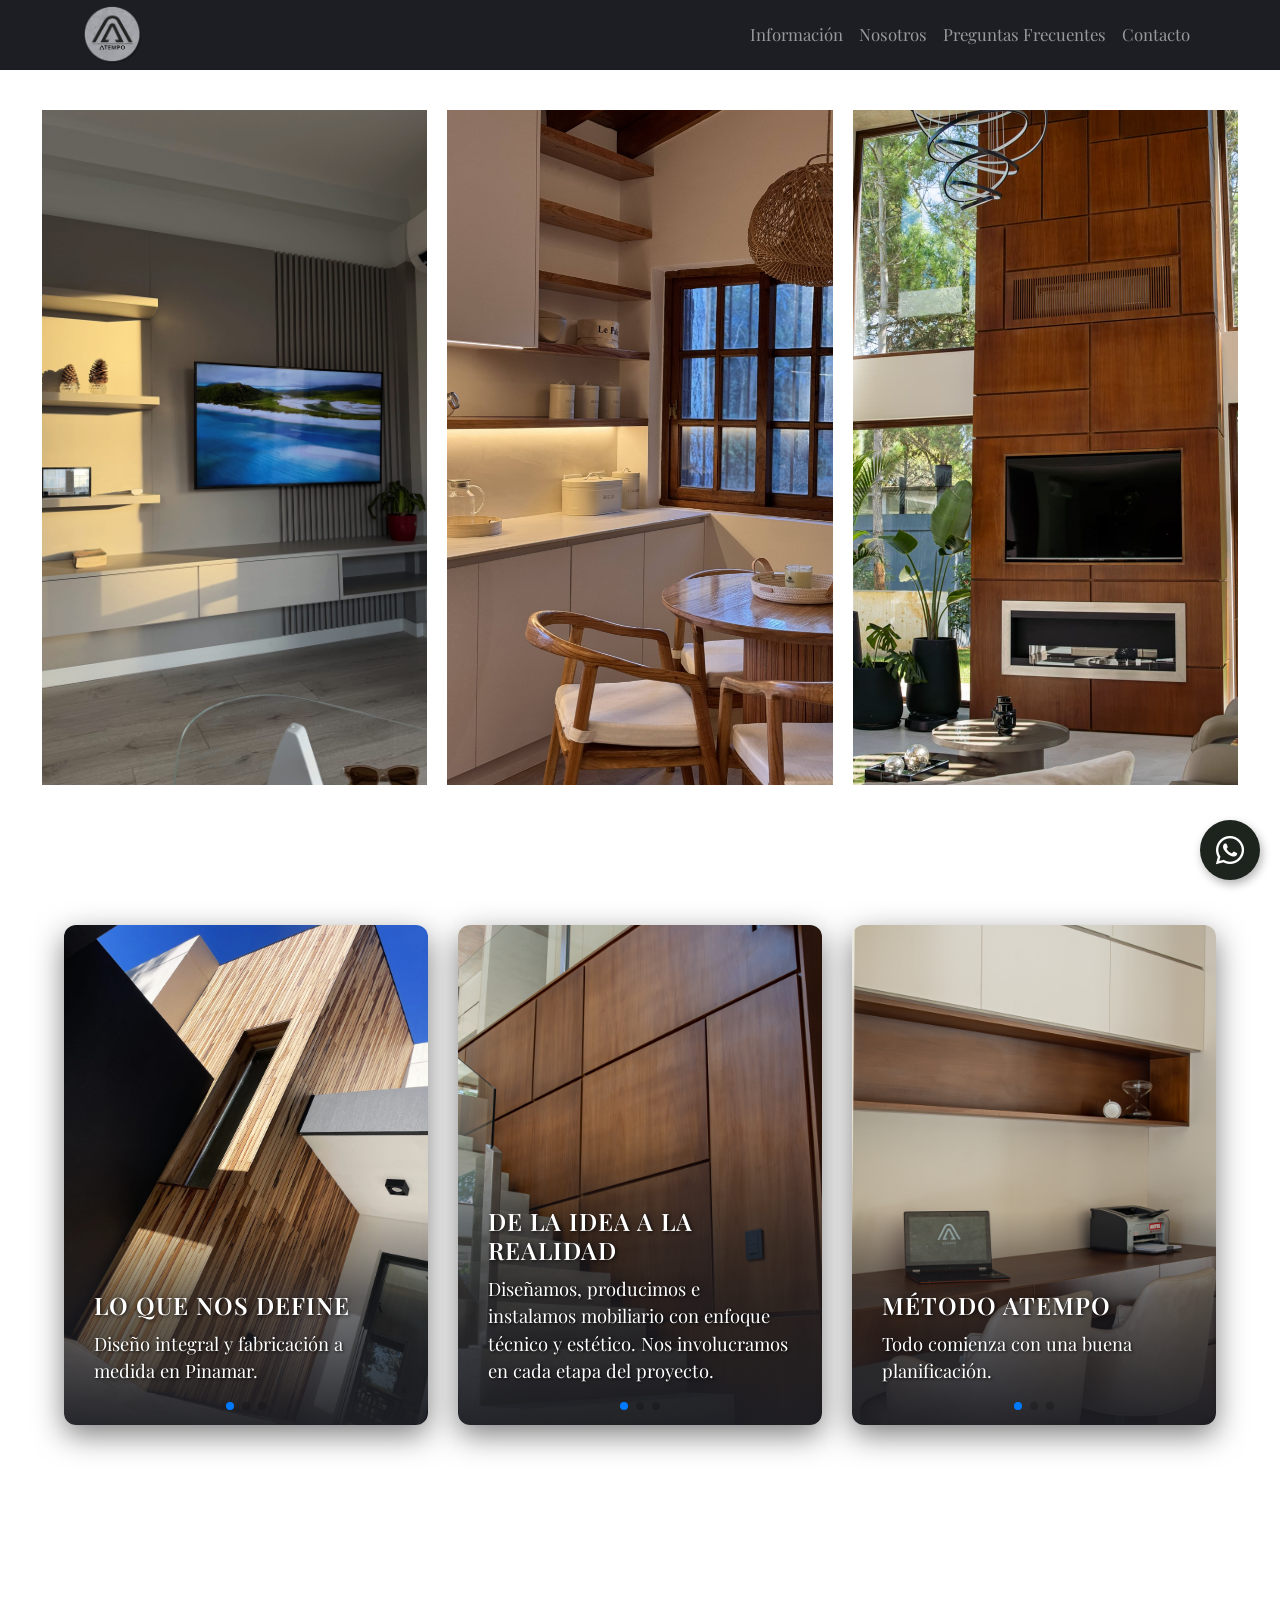
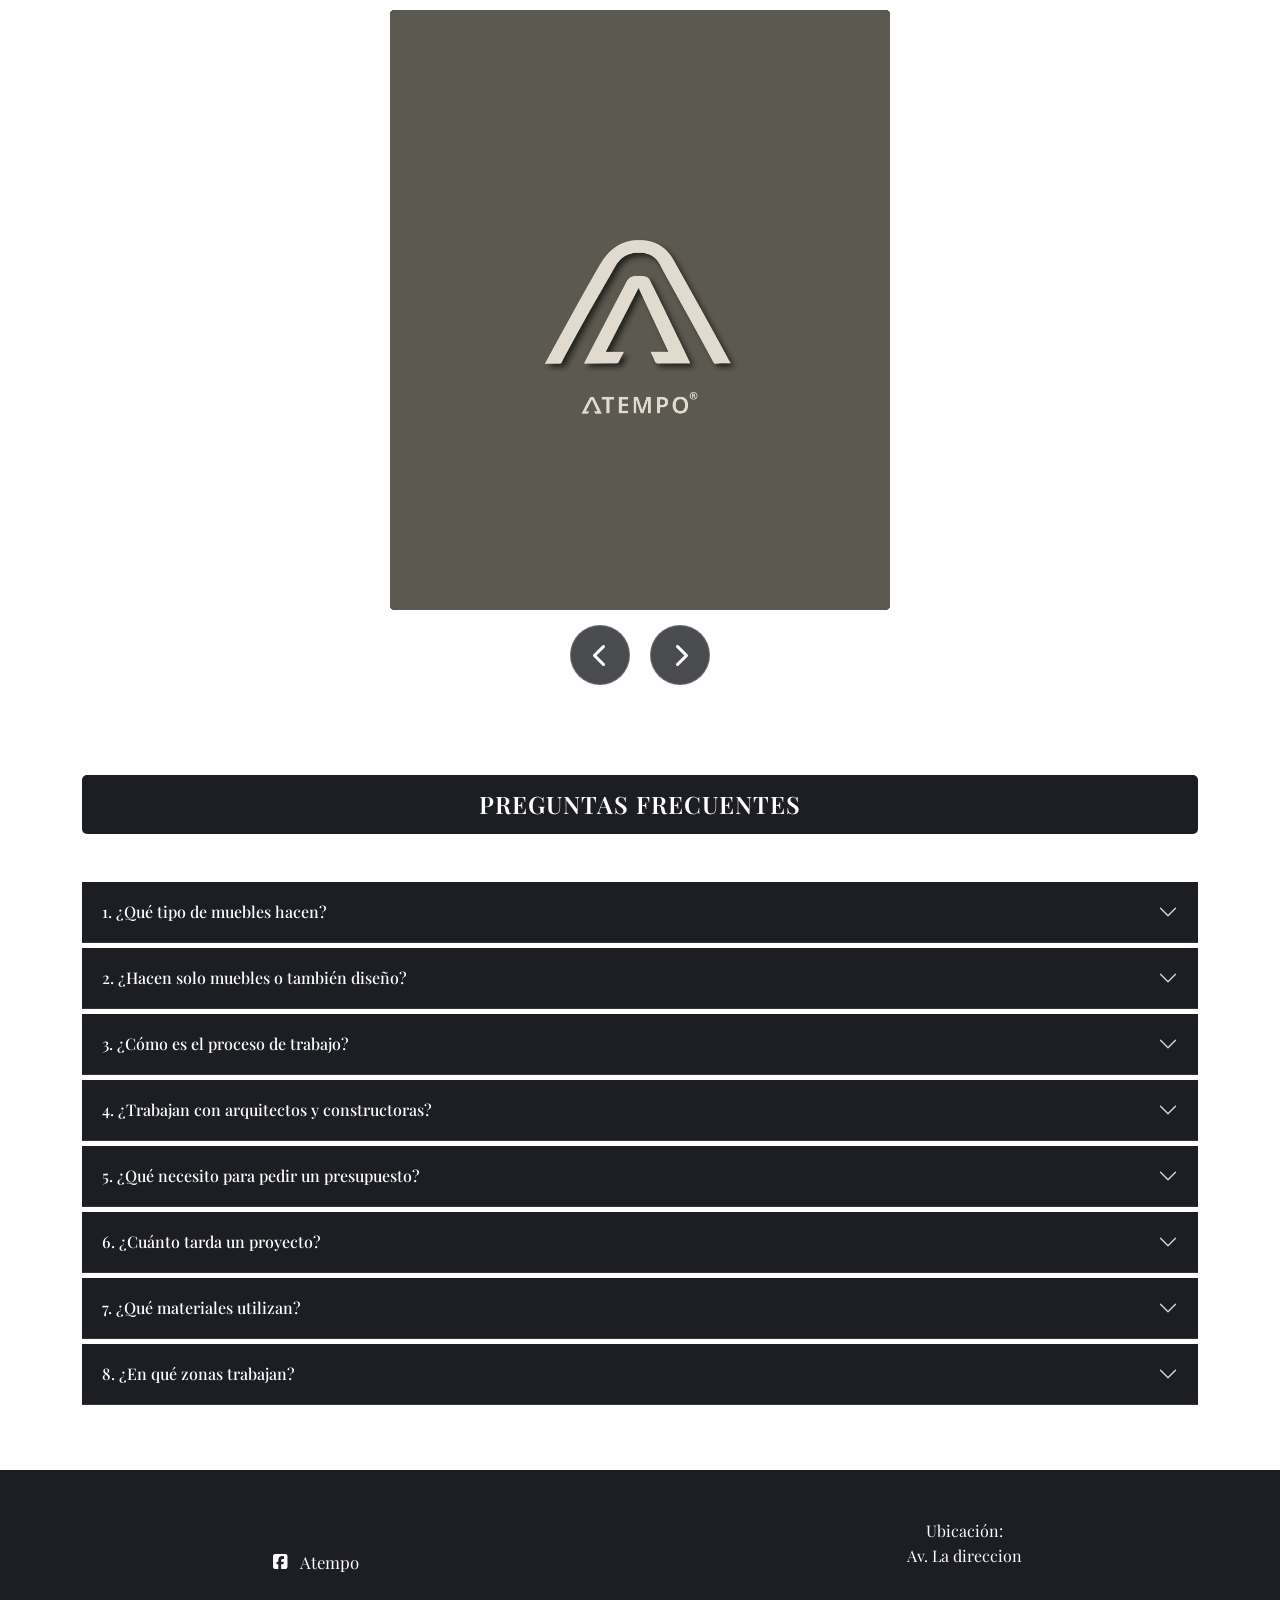
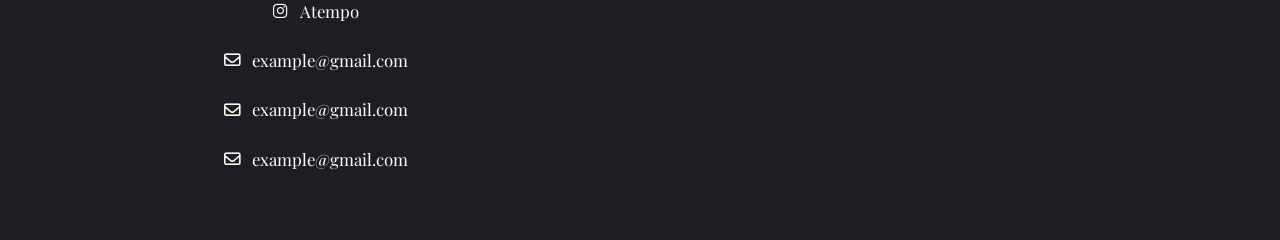
==== commit caf13242: "final" ====
--- a/index.html
+++ b/index.html
@@ -24,7 +24,6 @@
         </button>
         <div class="collapse navbar-collapse" id="menuNavegacion">
           <ul class="navbar-nav ms-auto">
-            <li class="nav-item"><a class="nav-link" href="#inicio">Inicio</a></li>
             <li class="nav-item"><a class="nav-link" href="#informacion">Información</a></li>
             <li class="nav-item"><a class="nav-link" href="#proyectos">Nosotros</a></li>
             <li class="nav-item"><a class="nav-link" href="#preguntas">Preguntas Frecuentes</a></li>
@@ -153,114 +152,126 @@
   </section>
 
   <section id="proyectos" class="seccion-libro">
-    <div class="indicador-deslizar" id="indicadorDeslizar">
-  <i class="fa-solid fa-hand-pointer deslizar-icono"></i>
-  <span>Deslizá para ver más</span>
-</div>
+       
+
+  <div class="indicador-deslizar" id="indicadorDeslizar">
+    <i class="fa-solid fa-hand-pointer deslizar-icono"></i>
+    <span>Deslizá para ver más</span>
+  </div>
+
     <div class="libro" id="libro">
       
       <div class="pagina" style="z-index: 5;">
         <div class="frente">
           <img src="imgs/tapa.JPG" alt="Cocina Pinamar">
         </div>
-        
-        <div class="dorso"></div> 
+
+        <div class="dorso"><img src="imgs/dorso.jpeg" alt=""></div> 
       </div>
       <div class="pagina" style="z-index: 2;">
         <div class="frente">
           <img src="imgs/whasap/w15.png" alt="Vestidor Cariló">
           <p class="texto-pagina">Cada espacio tiene su ritmo, en ATEMPO lo hacemos único.</p>
         </div>
+        <div class="dorso"><img src="imgs/dorso.jpeg" alt=""></div>
+      </div>
+      <div class="pagina" style="z-index: 2;">
+        <div class="frente">
+          <img src="imgs/whasap/w4.jpeg" alt="Vestidor Cariló">
+
+        </div>
+        <div class="dorso"><img src="imgs/dorso.jpeg" alt=""></div>
+      </div>
+
+      <div class="pagina" style="z-index: 1;">
+        <div class="frente">
+          <img src="imgs/whasap/w3.jpeg" alt="Muebles Living">
+
+        </div>
+        <div class="dorso"><img src="imgs/dorso.jpeg" alt=""></div>
+      </div>
+            <div class="pagina" style="z-index: 1;">
+        <div class="frente">
+          <img src="imgs/whasap/w2.jpeg" alt="Muebles Living">
+
+        </div>
+        <div class="dorso"><img src="imgs/dorso.jpeg" alt=""></div>
+      </div>
+            <div class="pagina" style="z-index: 1;">
+        <div class="frente">
+          <img src="imgs/whasap/w5.jpeg" alt="Muebles Living">
+
+        </div>
+        <div class="dorso"><img src="imgs/dorso.jpeg" alt=""></div>
+      </div>
+            <div class="pagina" style="z-index: 1;">
+        <div class="frente">
+          <img src="imgs/whasap/w7.jpeg" alt="Muebles Living">
+
+        </div>
+        <div class="dorso"><img src="imgs/dorso.jpeg" alt=""></div>
+      </div>
+            <div class="pagina" style="z-index: 1;">
+        <div class="frente">
+          <img src="imgs/whasap/w8.jpeg" alt="Muebles Living">
+
+        </div>
+        <div class="dorso"><img src="imgs/dorso.jpeg" alt=""></div>
+      </div>
+            <div class="pagina" style="z-index: 1;">
+        <div class="frente">
+          <img src="imgs/whasap/w9.jpeg" alt="Muebles Living">
+
+        </div>
+        <div class="dorso"><img src="imgs/dorso.jpeg" alt=""></div>
+      </div>
+            <div class="pagina" style="z-index: 1;">
+        <div class="frente">
+          <img src="imgs/whasap/w10.jpeg" alt="Muebles Living">
+
+        </div>
+        <div class="dorso"><img src="imgs/dorso.jpeg" alt=""></div>
+      </div>
+            <div class="pagina" style="z-index: 1;">
+        <div class="frente">
+          <img src="imgs/whasap/w11.jpeg" alt="Muebles Living">
+
+        </div>
+        <div class="dorso"><img src="imgs/dorso.jpeg" alt=""></div>
+      </div>
+                  <div class="pagina" style="z-index: 1;">
+        <div class="frente">
+          <img src="imgs/whasap/w12.jpg" alt="Muebles Living">
+
+        </div>
+        <div class="dorso"><img src="imgs/dorso.jpeg" alt=""></div>
+      </div>
+                        <div class="pagina" style="z-index: 1;">
+        <div class="frente">
+          <img src="imgs/whasap/w13.png" alt="Muebles Living">
+
+        </div>
+        <div class="dorso"><img src="imgs/dorso.jpeg" alt=""></div>
+      </div>
+                              <div class="pagina" style="z-index: 1;">
+        <div class="frente">
+          <img src="imgs/whasap/w14.png" alt="Muebles Living">
+
+        </div>
         <div class="dorso"></div>
       </div>
-      <div class="pagina" style="z-index: 2;">
-        <div class="frente">
-          <img src="imgs/whasap/w4.jpeg" alt="Vestidor Cariló">
-
-        </div>
-        <div class="dorso"></div>
-      </div>
-
-      <div class="pagina" style="z-index: 1;">
-        <div class="frente">
-          <img src="imgs/whasap/w3.jpeg" alt="Muebles Living">
-
-        </div>
-        <div class="dorso"></div>
-      </div>
-            <div class="pagina" style="z-index: 1;">
-        <div class="frente">
-          <img src="imgs/whasap/w2.jpeg" alt="Muebles Living">
-
-        </div>
-        <div class="dorso"></div>
-      </div>
-            <div class="pagina" style="z-index: 1;">
-        <div class="frente">
-          <img src="imgs/whasap/w5.jpeg" alt="Muebles Living">
-
-        </div>
-        <div class="dorso"></div>
-      </div>
-            <div class="pagina" style="z-index: 1;">
-        <div class="frente">
-          <img src="imgs/whasap/w7.jpeg" alt="Muebles Living">
-
-        </div>
-        <div class="dorso"></div>
-      </div>
-            <div class="pagina" style="z-index: 1;">
-        <div class="frente">
-          <img src="imgs/whasap/w8.jpeg" alt="Muebles Living">
-
-        </div>
-        <div class="dorso"></div>
-      </div>
-            <div class="pagina" style="z-index: 1;">
-        <div class="frente">
-          <img src="imgs/whasap/w9.jpeg" alt="Muebles Living">
-
-        </div>
-        <div class="dorso"></div>
-      </div>
-            <div class="pagina" style="z-index: 1;">
-        <div class="frente">
-          <img src="imgs/whasap/w10.jpeg" alt="Muebles Living">
-
-        </div>
-        <div class="dorso"></div>
-      </div>
-            <div class="pagina" style="z-index: 1;">
-        <div class="frente">
-          <img src="imgs/whasap/w11.jpeg" alt="Muebles Living">
-
-        </div>
-        <div class="dorso"></div>
-      </div>
-                  <div class="pagina" style="z-index: 1;">
-        <div class="frente">
-          <img src="imgs/whasap/w12.jpg" alt="Muebles Living">
-
-        </div>
-        <div class="dorso"></div>
-      </div>
-                        <div class="pagina" style="z-index: 1;">
-        <div class="frente">
-          <img src="imgs/whasap/w13.png" alt="Muebles Living">
-
-        </div>
-        <div class="dorso"></div>
-      </div>
-                              <div class="pagina" style="z-index: 1;">
-        <div class="frente">
-          <img src="imgs/whasap/w14.png" alt="Muebles Living">
-
-        </div>
-        <div class="dorso"></div>
-      </div>
-      </div>
-
-    </div>
+      </div>
+       <div class="controles-libro">
+    <button class="btn-libro btn-prev" id="btnPrevLibro">
+      <i class="fas fa-chevron-left"></i>
+    </button>
+    <button class="btn-libro btn-next" id="btnNextLibro">
+      <i class="fas fa-chevron-right"></i>
+    </button>
+  </div>
+
+    </div>
+
   </section>
 
   <section id="preguntas" class="seccion-preguntas reveal">
--- a/css/indexmobile.css
+++ b/css/indexmobile.css
@@ -15,9 +15,9 @@
   width: 100%;
   background-image: url('../imgs/fondo2.png');
   font-family: 'Playfair Display', serif;
+  background-size: cover;
   background-attachment: fixed;
-
-  background-size: cover;
+  
   color: #fff;
   line-height: 1.6;
   overflow-x: hidden;
@@ -89,7 +89,6 @@
   position: relative;
   height: 660px;
   overflow: hidden;
-  background: #1d1e24bb;
   width: 100%;
   margin-bottom: 80px;
 }
@@ -318,7 +317,7 @@
   right: 20px;
   width: 60px;
   height: 60px;
-  background-color: #25D366;
+  background-color: #1d241d;
   color: #fff;
   border-radius: 50%;
   display: flex;
@@ -380,5 +379,153 @@
   opacity: 0;
 }
 
-
-
+/* ----------------------------------- */
+/* 6. SECCIÓN LIBRO 3D (PROYECTOS)     */
+/* ----------------------------------- */
+.seccion-libro {
+  position: relative; /* ¡CRUCIAL para que los botones se anclen abajo! */
+  height: 70vh;
+  display: flex;
+  justify-content: center;
+  align-items: center;
+  perspective: 2000px;
+  overflow: hidden;
+  padding: 20px;
+}
+
+/* ... (mantené el resto de las clases del .libro y .pagina igual) ... */
+
+
+/* ----------------------------------- */
+/* CONTROLES DEL LIBRO (ESCRITORIO)    */
+/* ----------------------------------- */
+.controles-libro {
+  position: absolute;
+  bottom: 30px; /* Distancia desde el piso de la sección */
+  left: 50%;
+  transform: translateX(-50%); /* Centrado perfecto horizontal */
+  display: none; /* Ocultos por defecto en celular */
+  gap: 20px; /* Separación entre el botón izquierdo y derecho */
+  z-index: 100;
+}
+
+.btn-libro {
+  background: rgba(29, 30, 36, 0.8);
+  color: white;
+  border: 1px solid rgba(255, 255, 255, 0.2);
+  width: 60px;
+  height: 60px;
+  border-radius: 50%;
+  font-size: 1.5rem;
+  cursor: pointer;
+  display: flex;
+  justify-content: center;
+  align-items: center;
+  transition: all 0.3s ease;
+}
+
+.btn-libro:hover {
+  background: #1d1e24; 
+  border-color: #1d1e24;
+  
+} 
+
+/* ========================================= */
+/*       DISEÑO ESCRITORIO (PC / TABLET)     */
+/* ========================================= */
+
+@media (min-width: 992px) {
+  
+  /* ----------------------------------- */
+  /* SECCIÓN INFORMACIÓN (3 COLUMNAS)    */
+  /* ----------------------------------- */
+  
+  .seccion-info {
+    display: flex;
+    flex-direction: row;          /* Pone los elementos uno al lado del otro */
+    justify-content: center;      /* Centra todo el bloque */
+    gap: 30px;                    /* Espacio prolijo entre los 3 carruseles */
+    padding: 80px 5%;             /* Más aire arriba/abajo y a los costados */
+    max-width: 1400px;            /* Evita que se estire demasiado en monitores gigantes */
+    margin: 0 auto;               /* Centra el contenedor principal */
+  }
+
+  .carrusel-proyectos {
+    flex: 1;                      /* Obliga a los 3 a medir exactamente lo mismo (33.3%) */
+    padding: 0;                   /* Le sacamos el padding vertical que tenía en el celular */
+    min-width: 0;                 /* HACK VITAL: Evita que Swiper rompa el Flexbox */
+  }
+
+  /* Ajuste de los carruseles para PC */
+  .carrusel-proyectos .swiper {
+    height: 500px;                /* Altura fija y elegante para monitor */
+    border-radius: 12px;          /* Bordes redondeados para que parezcan "Tarjetas" */
+    box-shadow: 0 10px 30px rgba(0,0,0,0.5); /* Sombra para darles profundidad */
+  }
+
+  /* El texto respira un poco más en PC */
+  .contenido-diapositiva {
+    padding: 80px 30px 40px 30px; 
+  }
+  
+  .contenido-diapositiva p {
+    font-size: 1.15rem;           /* Texto apenas más grande para leer lejos del monitor */
+  }
+
+  /* ----------------------------------- */
+  /* CARRUSEL INICIO (FADE) EN ESCRITORIO*/
+  /* ----------------------------------- */
+.contenedor-desvanecimiento {
+    width: 95%;
+    max-width: 1300px;
+    height: 75vh;
+    min-height: 650px;
+    margin: 110px auto 60px auto;
+  } 
+
+  .item-fade {
+    width: 33.33%;       /* Cada imagen ocupa exactamente un tercio de la pantalla */
+    padding: 0 10px;     /* Separación sutil entre las 3 fotos */
+    /* Eliminamos el z-index y opacity de CSS, porque ahora JS toma el control total */
+    transition: opacity 0.5s ease-in-out;
+  }
+
+  .seccion-libro {
+    height: 90vh;
+  }
+
+/* 1. Encendemos el contenedor de los botones */
+  .controles-libro {
+    display: flex;
+  }
+
+  /* 2. Ocultamos el cartelito de la mano táctil (no sirve en PC) */
+  .indicador-deslizar {
+    display: none !important; 
+  }
+  
+  /* 3. Opcional: Hacemos el libro un poquito más grande para aprovechar el monitor */
+  .libro {
+    max-width: 500px;
+    height: 600px;
+  }
+
+  .contenedor-pie {
+    flex-direction: row;             /* Pone el bloque de redes y el mapa uno al lado del otro */
+    justify-content: space-between;  /* Los empuja a los extremos */
+    align-items: flex-start;         /* Los alinea arriba */
+  }
+
+  .redes-pie {
+    margin-top: 2rem; /* Baja un poco los enlaces para alinearlos con el título del mapa */
+  }
+
+  .ubicacion-pie {
+    align-items:center; /* Tira el título del mapa hacia la derecha */
+    text-align: right;
+  }
+
+  .mapa-ubicacion {
+    max-width: 600px; /* En monitores grandes, permitimos que el mapa sea AÚN más ancho */
+  }
+}
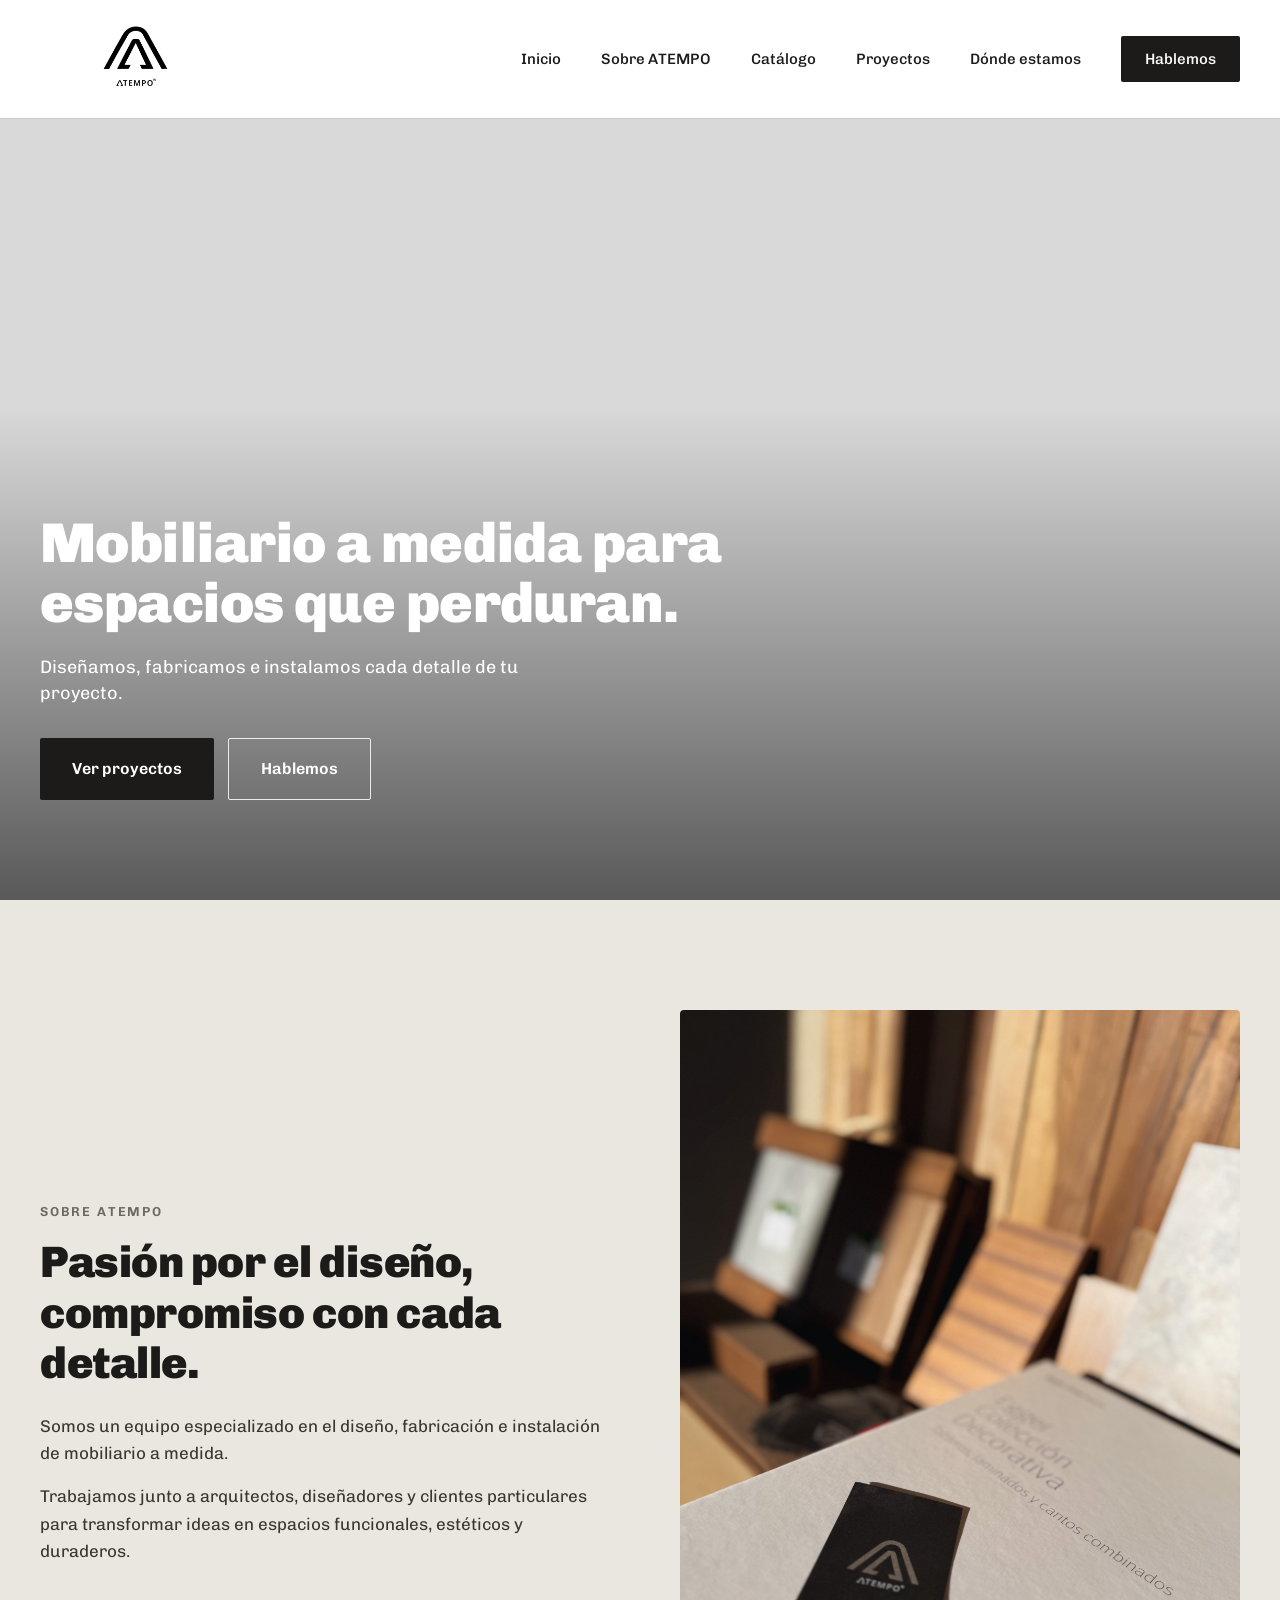
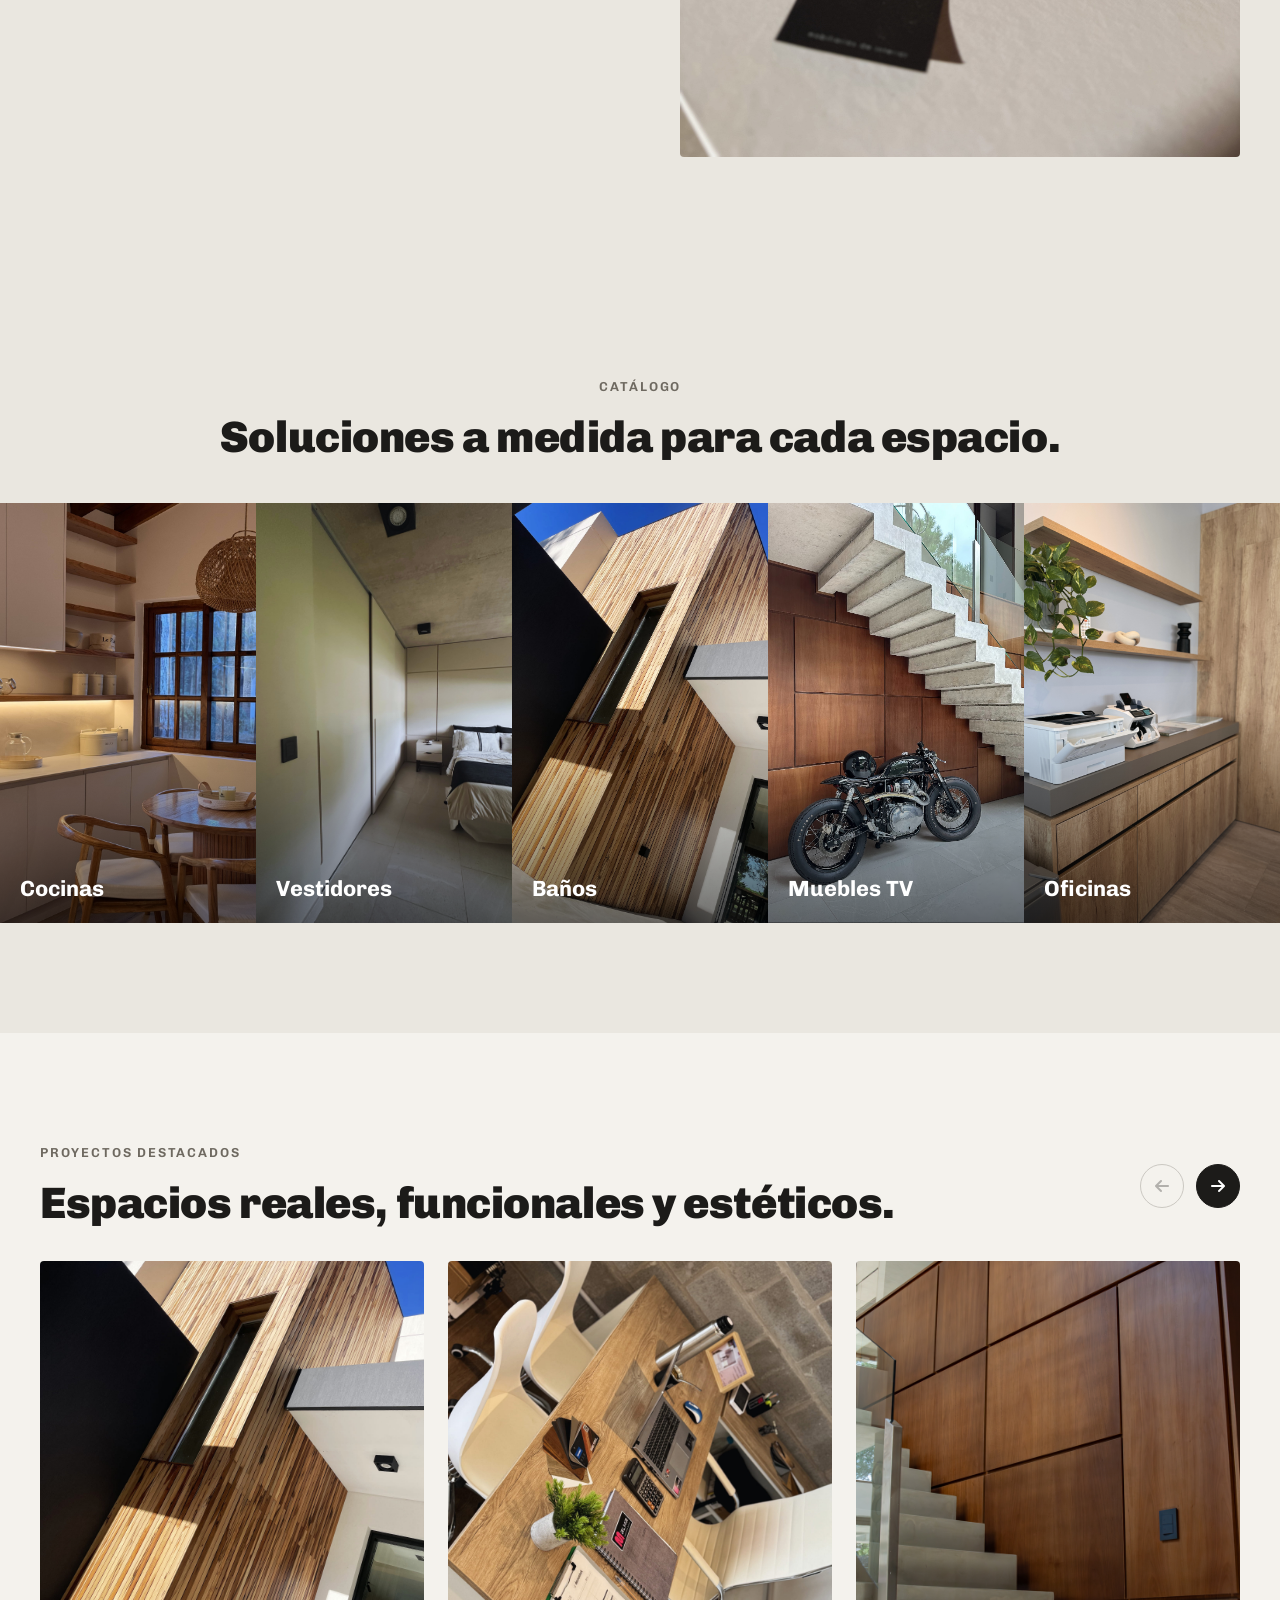
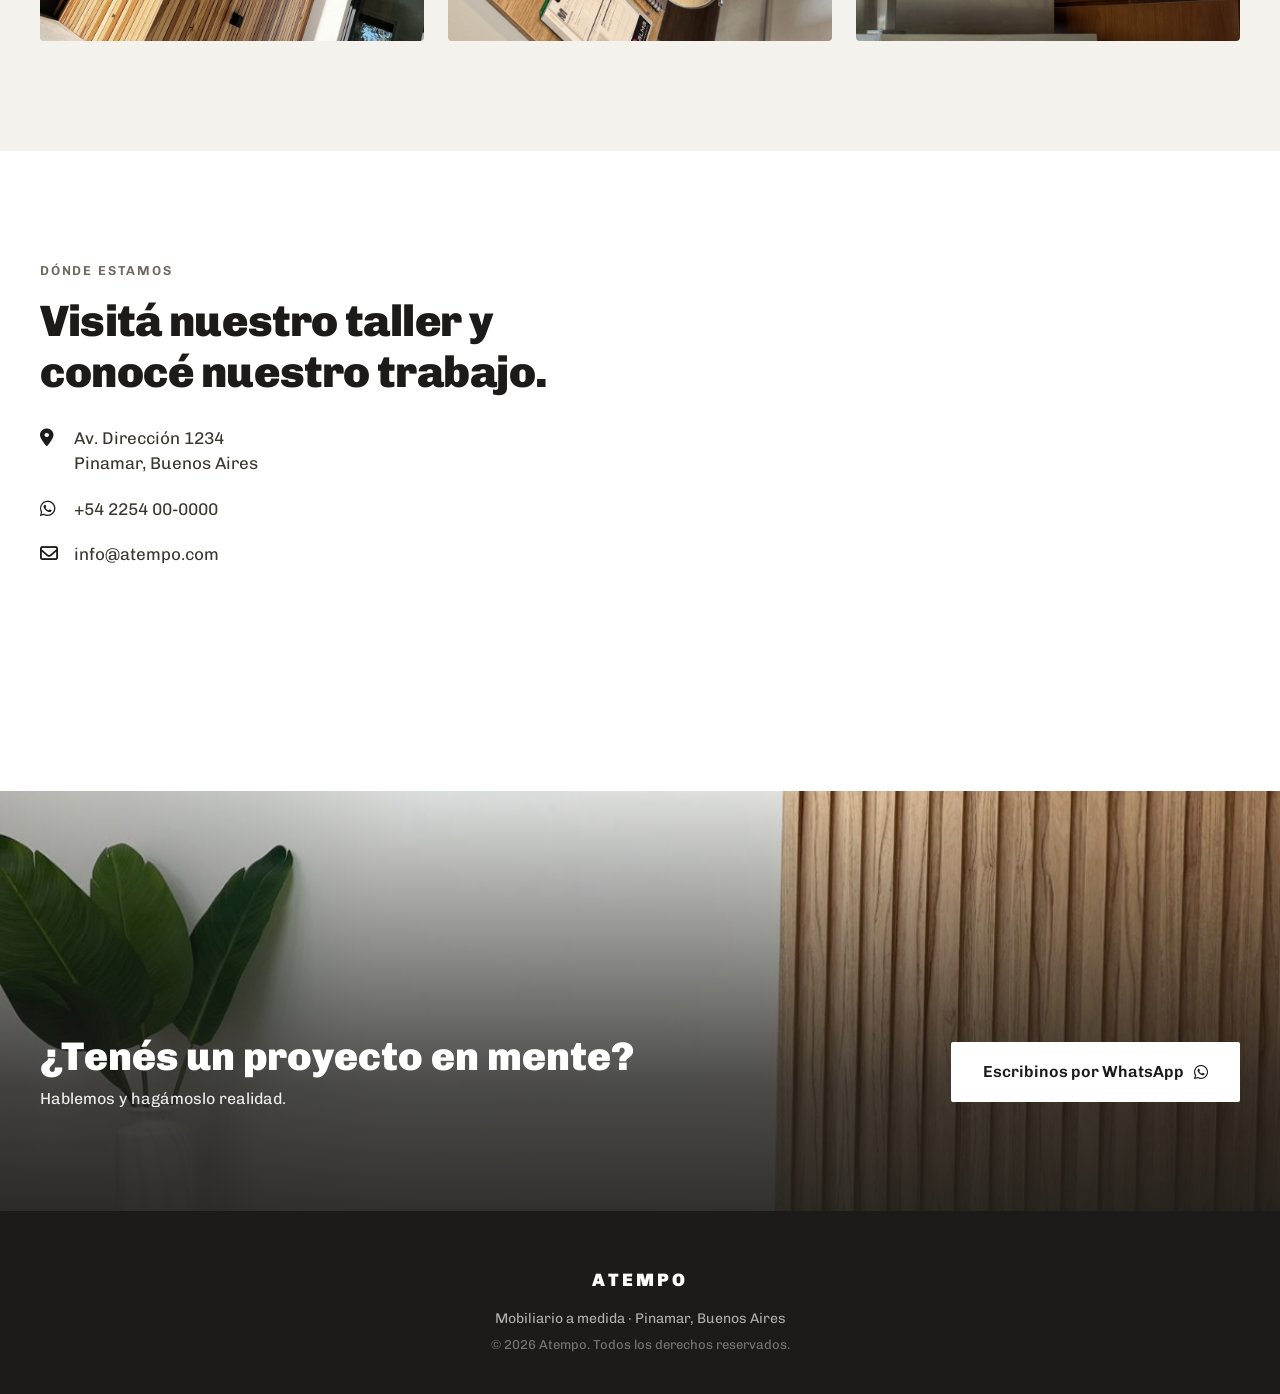
==== commit 7f31f702: "modificacion completa de la pagina, rediseño mobil y desktop, ajustes pequeños a reliazr .cambio de " ====
--- a/index.html
+++ b/index.html
@@ -1,450 +1,243 @@
 <!DOCTYPE html>
 <html lang="es">
 <head>
-    <meta charset="UTF-8">
-    <meta name="viewport" content="width=device-width, initial-scale=1.0">
-    <title>Atempo</title>
-    <link href="https://cdn.jsdelivr.net/npm/bootstrap@5.0.2/dist/css/bootstrap.min.css" rel="stylesheet" integrity="sha384-EVSTQN3/azprG1Anm3QDgpJLIm9Nao0Yz1ztcQTwFspd3yD65VohhpuuCOmLASjC" crossorigin="anonymous">
-    <link rel="stylesheet" href="css/indexmobile.css">
-    <link href="https://fonts.googleapis.com/css2?family=Playfair+Display&display=swap" rel="stylesheet">
-    <link rel="stylesheet" href="https://cdnjs.cloudflare.com/ajax/libs/font-awesome/6.5.0/css/all.min.css">
-    <link rel="stylesheet" href="https://cdn.jsdelivr.net/npm/swiper@11/swiper-bundle.min.css" />
+  <meta charset="UTF-8">
+  <meta name="viewport" content="width=device-width, initial-scale=1.0">
+  <title>Atempo | Mobiliario a medida</title>
+
+  <link rel="preconnect" href="https://fonts.googleapis.com">
+  <link rel="preconnect" href="https://fonts.gstatic.com" crossorigin>
+  <link href="https://fonts.googleapis.com/css2?family=Chivo:wght@400;500;600;700;900&display=swap" rel="stylesheet">
+
+  <link rel="stylesheet" href="https://cdnjs.cloudflare.com/ajax/libs/font-awesome/6.5.0/css/all.min.css">
+
+  <link rel="stylesheet" href="css/style.css">
 </head>
 <body>
-  
-  <header>      
-    <nav class="navbar navbar-expand-lg navbar-dark barra-personalizada fixed-top">
-      <div class="container">
-        <a class="navbar-brand d-flex align-items-center" href="#inicio">
-          <img src="imgs/Atempo circulos sin fondo-02.png" alt="Atempo Logo" style="height:60px; margin-right:16px;">
-        </a>
-        <button class="navbar-toggler" type="button" data-bs-toggle="collapse" data-bs-target="#menuNavegacion" 
-          aria-controls="menuNavegacion" aria-expanded="false" aria-label="Toggle navigation">
-          <span class="navbar-toggler-icon"></span>
-        </button>
-        <div class="collapse navbar-collapse" id="menuNavegacion">
-          <ul class="navbar-nav ms-auto">
-            <li class="nav-item"><a class="nav-link" href="#informacion">Información</a></li>
-            <li class="nav-item"><a class="nav-link" href="#proyectos">Nosotros</a></li>
-            <li class="nav-item"><a class="nav-link" href="#preguntas">Preguntas Frecuentes</a></li>
-            <li class="nav-item"><a class="nav-link" href="#contacto">Contacto</a></li>
-          </ul>
+
+  <!-- ===================== HEADER ===================== -->
+  <header class="header" id="header">
+    <div class="header__inner">
+      <a href="#inicio" class="header__logo">
+        <img src="imgs/aver.png" alt="Atempo" class="header__logo-img">
+        <span class="header__logo-text">ATEMPO</span>
+      </a>
+
+      <button class="header__toggle" id="menuToggle" aria-label="Abrir menú" aria-expanded="false" aria-controls="menuNav">
+        <span class="header__toggle-bar"></span>
+        <span class="header__toggle-bar"></span>
+        <span class="header__toggle-bar"></span>
+      </button>
+
+      <nav class="nav" id="menuNav">
+        <ul class="nav__list">
+          <li><a href="#inicio" class="nav__link">Inicio</a></li>
+          <li><a href="#sobre-atempo" class="nav__link">Sobre ATEMPO</a></li>
+          <li><a href="#catalogo" class="nav__link">Catálogo</a></li>
+          <li><a href="#proyectos" class="nav__link">Proyectos</a></li>
+          <li><a href="#donde-estamos" class="nav__link">Dónde estamos</a></li>
+          <li><a href="#contacto" class="nav__link nav__link--cta">Hablemos</a></li>
+        </ul>
+      </nav>
+    </div>
+  </header>
+
+  <!-- ===================== HERO ===================== -->
+  <section id="inicio" class="hero">
+    <img src="imgs/ini6.png" alt="Cocina de diseño a medida Atempo" class="hero__img">
+    <div class="hero__overlay"></div>
+
+    <div class="hero__content">
+      <h1 class="hero__title">Mobiliario a medida para espacios que perduran.</h1>
+      <p class="hero__subtitle">Diseñamos, fabricamos e instalamos cada detalle de tu proyecto.</p>
+
+      <div class="hero__actions">
+        <a href="#proyectos" class="btn btn--dark">Ver proyectos</a>
+        <a href="#contacto" class="btn btn--outline">Hablemos</a>
+      </div>
+    </div>
+  </section>
+
+  <!-- ===================== SOBRE ATEMPO ===================== -->
+  <section id="sobre-atempo" class="section section--cream">
+    <div class="container">
+      <div class="sobre__col-text">
+        <p class="eyebrow">Sobre Atempo</p>
+        <h2 class="section__title">Pasión por el diseño, compromiso con cada detalle.</h2>
+
+        <div class="sobre__text">
+          <p>Somos un equipo especializado en el diseño, fabricación e instalación de mobiliario a medida.</p>
+          <p>Trabajamos junto a arquitectos, diseñadores y clientes particulares para transformar ideas en espacios funcionales, estéticos y duraderos.</p>
         </div>
       </div>
-    </nav>
-  </header>
-
-  <section id="inicio" class="contenedor-desvanecimiento">
-    <div class="item-fade activo">
-      <img src="imgs/ini3.jpg" alt="1">
-
-    </div>
-    <div class="item-fade">
-      <img src="imgs/ini2.jpg" alt="2">
-
-    </div>
-    <div class="item-fade">
-      <img src="imgs/ini1.jpg" alt="3">
-
-    </div>
-    <div class="item-fade">
-      <img src="imgs/ini4.jpg" alt="4">
-
-    </div>
-    <div class="item-fade">
-      <img src="imgs/ini5.jpg" alt="5">
-    </div>
-    
-    </div>
-    <div class="item-fade">
-      <img src="imgs/ini6.png" alt="5">
-    </div>
-  </section>
-
-  <section id="informacion" class="seccion-info">
-    
-    <article class="carrusel-proyectos reveal">
-      <div class="swiper miSwiper">
-        <div class="swiper-wrapper">
-          <div class="swiper-slide">
-            <img src="imgs/define1.jpg" alt="Cocina Moderna Atempo">
-            <div class="contenido-diapositiva">
-              <h3>Lo que nos define</h3>
-              <p>Diseño integral y fabricación a medida en Pinamar.</p>
-            </div>
-          </div>
-          <div class="swiper-slide">
-            <img src="imgs/define3.jpg" alt="Vestidor Atempo">
-            <div class="contenido-diapositiva">
-              <p>Trabajamos junto a particulares, arquitectos y constructoras en Pinamar y alrededores, integrándonos desde el inicio para que cada espacio tenga coherencia, precisión y carácter.</p>
-            </div>
-          </div>
-          <div class="swiper-slide">
-            <img src="imgs/define2.jpeg" alt="Oficina Atempo">
-            <div class="contenido-diapositiva"> 
-             <p>Creemos en la planificación como base de un buen resultado.</p>
-            </div>
-          </div>
+
+      <div class="sobre__img-wrap">
+        <img src="imgs/meto1.jpg" alt="Mueble de cocina fabricado por Atempo" class="sobre__img">
+      </div>
+    </div>
+  </section>
+
+  <!-- ===================== CATÁLOGO ===================== -->
+  <section id="catalogo" class="section section--cream">
+    <div class="container container--center">
+      <p class="eyebrow">Catálogo</p>
+      <h2 class="section__title section__title--center">Soluciones a medida para cada espacio.</h2>
+    </div>
+
+    <div class="carousel" id="catalogoCarousel">
+      <ul class="carousel__track">
+        <li class="carousel__item">
+          <a href="#contacto" class="card-catalogo">
+            <img src="imgs/ini2.jpg" alt="Cocinas a medida Atempo" class="card-catalogo__img">
+            <span class="card-catalogo__overlay"></span>
+            <span class="card-catalogo__label">Cocinas</span>
+          </a>
+        </li>
+        <li class="carousel__item">
+          <a href="#contacto" class="card-catalogo">
+            <img src="imgs/ini5.jpg" alt="Vestidores a medida Atempo" class="card-catalogo__img">
+            <span class="card-catalogo__overlay"></span>
+            <span class="card-catalogo__label">Vestidores</span>
+          </a>
+        </li>
+        <li class="carousel__item">
+          <a href="#contacto" class="card-catalogo">
+            <img src="imgs/define1.jpg" alt="Muebles de baño a medida Atempo" class="card-catalogo__img">
+            <span class="card-catalogo__overlay"></span>
+            <span class="card-catalogo__label">Baños</span>
+          </a>
+        </li>
+        <li class="carousel__item">
+          <a href="#contacto" class="card-catalogo">
+            <img src="imgs/ini4.jpg" alt="Muebles de TV a medida Atempo" class="card-catalogo__img">
+            <span class="card-catalogo__overlay"></span>
+            <span class="card-catalogo__label">Muebles TV</span>
+          </a>
+        </li>
+        <li class="carousel__item">
+          <a href="#contacto" class="card-catalogo">
+            <img src="imgs/idea2.jpg" alt="Oficinas a medida Atempo" class="card-catalogo__img">
+            <span class="card-catalogo__overlay"></span>
+            <span class="card-catalogo__label">Oficinas</span>
+          </a>
+        </li>
+      </ul>
+    </div>
+
+    <p class="swipe-hint">Deslizá para ver más <i class="fa-solid fa-arrow-right"></i></p>
+  </section>
+
+  <!-- ===================== PROYECTOS DESTACADOS ===================== -->
+  <section id="proyectos" class="section section--offwhite">
+    <div class="container">
+      <div class="proyectos__head">
+        <div>
+          <p class="eyebrow">Proyectos destacados</p>
+          <h2 class="section__title">Espacios reales, funcionales y estéticos.</h2>
         </div>
-        <div class="swiper-pagination"></div>
-      </div>
-    </article>
-
-    <article class="carrusel-proyectos reveal">
-      <div class="swiper miSwiper">
-        <div class="swiper-wrapper">
-          <div class="swiper-slide">
-            <img src="imgs/idea1.jpeg" alt="Cocina Moderna Atempo">
-            <div class="contenido-diapositiva">
-              <h1>De la idea a la realidad</h1>
-              <p>Diseñamos, producimos e instalamos mobiliario con enfoque técnico y estético. Nos involucramos en cada etapa del proyecto.</p>
-            </div>
-          </div>
-          <div class="swiper-slide">
-            <img src="imgs/idea2.jpg"" alt="Vestidor Atempo">
-            <div class="contenido-diapositiva">
-              <p>-Diseño y definición técnica.</p>
-              <p>-Fabricación en taller propio.</p>
-              <p>-Instalación profesional coordinada con la obra general.</p>
-            </div>
-          </div>
-          <div class="swiper-slide">
-            <img src="imgs/idea3.jpg" alt="Oficina Atempo">
-            <div class="contenido-diapositiva">
-              <p>Desarrollamos cocinas, vestidores, interiores completos, oficinas y proyectos de mayor escala.</p>
-            </div>
-          </div>
+
+        <div class="carousel-nav" id="proyectosNav">
+          <button type="button" class="carousel-nav__btn" id="proyectosPrev" aria-label="Proyecto anterior" disabled>
+            <i class="fa-solid fa-arrow-left"></i>
+          </button>
+          <button type="button" class="carousel-nav__btn carousel-nav__btn--active" id="proyectosNext" aria-label="Proyecto siguiente">
+            <i class="fa-solid fa-arrow-right"></i>
+          </button>
         </div>
-        <div class="swiper-pagination"></div>
-      </div>
-    </article>
-
-    <article class="carrusel-proyectos reveal">
-      <div class="swiper miSwiper">
-        <div class="swiper-wrapper">
-          <div class="swiper-slide">
-            <img src="imgs/meto4.jpeg" alt="Cocina Moderna Atempo">
-            <div class="contenido-diapositiva">
-              <h3>Método Atempo</h3>
-              <p>Todo comienza con una buena planificación.</p>
-            </div>
-          </div>
-          <div class="swiper-slide">
-            <img src="imgs/meto1.jpg" alt="Vestidor Atempo">
-            <div class="contenido-diapositiva">
-              <p>-Relevamos el espacio y entendemos el proyecto.</p>
-              <p>-Diseñamos y definimos cada detalle.</p>
-              <p>-Organizamos la producción completa.</p>
-              <p>-Instalamos con precisión y coordinación.</p>
-            </div>
-          </div>
-          <div class="swiper-slide">
-            <img src="imgs/meto2.jpg" alt="Oficina Atempo">
-            <div class="contenido-diapositiva">
-              <p>Trabajamos con orden, tiempos claros y mirada integral para que tus muebles se integren mejor.</p>
-            </div>
-          </div>
-        </div>
-        <div class="swiper-pagination"></div>
-      </div>
-    </article>
-
-  </section>
-
-  <section id="proyectos" class="seccion-libro">
-       
-
-  <div class="indicador-deslizar" id="indicadorDeslizar">
-    <i class="fa-solid fa-hand-pointer deslizar-icono"></i>
-    <span>Deslizá para ver más</span>
-  </div>
-
-    <div class="libro" id="libro">
-      
-      <div class="pagina" style="z-index: 5;">
-        <div class="frente">
-          <img src="imgs/tapa.JPG" alt="Cocina Pinamar">
-        </div>
-
-        <div class="dorso"><img src="imgs/dorso.jpeg" alt=""></div> 
-      </div>
-      <div class="pagina" style="z-index: 2;">
-        <div class="frente">
-          <img src="imgs/whasap/w15.png" alt="Vestidor Cariló">
-          <p class="texto-pagina">Cada espacio tiene su ritmo, en ATEMPO lo hacemos único.</p>
-        </div>
-        <div class="dorso"><img src="imgs/dorso.jpeg" alt=""></div>
-      </div>
-      <div class="pagina" style="z-index: 2;">
-        <div class="frente">
-          <img src="imgs/whasap/w4.jpeg" alt="Vestidor Cariló">
-
-        </div>
-        <div class="dorso"><img src="imgs/dorso.jpeg" alt=""></div>
-      </div>
-
-      <div class="pagina" style="z-index: 1;">
-        <div class="frente">
-          <img src="imgs/whasap/w3.jpeg" alt="Muebles Living">
-
-        </div>
-        <div class="dorso"><img src="imgs/dorso.jpeg" alt=""></div>
-      </div>
-            <div class="pagina" style="z-index: 1;">
-        <div class="frente">
-          <img src="imgs/whasap/w2.jpeg" alt="Muebles Living">
-
-        </div>
-        <div class="dorso"><img src="imgs/dorso.jpeg" alt=""></div>
-      </div>
-            <div class="pagina" style="z-index: 1;">
-        <div class="frente">
-          <img src="imgs/whasap/w5.jpeg" alt="Muebles Living">
-
-        </div>
-        <div class="dorso"><img src="imgs/dorso.jpeg" alt=""></div>
-      </div>
-            <div class="pagina" style="z-index: 1;">
-        <div class="frente">
-          <img src="imgs/whasap/w7.jpeg" alt="Muebles Living">
-
-        </div>
-        <div class="dorso"><img src="imgs/dorso.jpeg" alt=""></div>
-      </div>
-            <div class="pagina" style="z-index: 1;">
-        <div class="frente">
-          <img src="imgs/whasap/w8.jpeg" alt="Muebles Living">
-
-        </div>
-        <div class="dorso"><img src="imgs/dorso.jpeg" alt=""></div>
-      </div>
-            <div class="pagina" style="z-index: 1;">
-        <div class="frente">
-          <img src="imgs/whasap/w9.jpeg" alt="Muebles Living">
-
-        </div>
-        <div class="dorso"><img src="imgs/dorso.jpeg" alt=""></div>
-      </div>
-            <div class="pagina" style="z-index: 1;">
-        <div class="frente">
-          <img src="imgs/whasap/w10.jpeg" alt="Muebles Living">
-
-        </div>
-        <div class="dorso"><img src="imgs/dorso.jpeg" alt=""></div>
-      </div>
-            <div class="pagina" style="z-index: 1;">
-        <div class="frente">
-          <img src="imgs/whasap/w11.jpeg" alt="Muebles Living">
-
-        </div>
-        <div class="dorso"><img src="imgs/dorso.jpeg" alt=""></div>
-      </div>
-                  <div class="pagina" style="z-index: 1;">
-        <div class="frente">
-          <img src="imgs/whasap/w12.jpg" alt="Muebles Living">
-
-        </div>
-        <div class="dorso"><img src="imgs/dorso.jpeg" alt=""></div>
-      </div>
-                        <div class="pagina" style="z-index: 1;">
-        <div class="frente">
-          <img src="imgs/whasap/w13.png" alt="Muebles Living">
-
-        </div>
-        <div class="dorso"><img src="imgs/dorso.jpeg" alt=""></div>
-      </div>
-                              <div class="pagina" style="z-index: 1;">
-        <div class="frente">
-          <img src="imgs/whasap/w14.png" alt="Muebles Living">
-
-        </div>
-        <div class="dorso"></div>
-      </div>
-      </div>
-       <div class="controles-libro">
-    <button class="btn-libro btn-prev" id="btnPrevLibro">
-      <i class="fas fa-chevron-left"></i>
-    </button>
-    <button class="btn-libro btn-next" id="btnNextLibro">
-      <i class="fas fa-chevron-right"></i>
-    </button>
-  </div>
-
-    </div>
-
-  </section>
-
-  <section id="preguntas" class="seccion-preguntas reveal">
+      </div>
+    </div>
+
+    <div class="carousel carousel--proyectos" id="proyectosCarousel">
+      <ul class="carousel__track" id="proyectosTrack">
+        <li class="carousel__item">
+          <img src="imgs/define1.jpg" alt="Proyecto Atempo - escalera y revestimiento en madera" class="card-proyecto__img">
+        </li>
+        <li class="carousel__item">
+          <img src="imgs/define3.jpg" alt="Proyecto Atempo - isla de cocina" class="card-proyecto__img">
+        </li>
+        <li class="carousel__item">
+          <img src="imgs/idea1.jpeg" alt="Proyecto Atempo - cocina integral" class="card-proyecto__img">
+        </li>
+        <li class="carousel__item">
+          <img src="imgs/idea2.jpg" alt="Proyecto Atempo - living integral" class="card-proyecto__img">
+        </li>
+        <li class="carousel__item">
+          <img src="imgs/define2.jpeg" alt="Proyecto Atempo - placard a medida" class="card-proyecto__img">
+        </li>
+        <li class="carousel__item">
+          <img src="imgs/define1.jpg" alt="Proyecto Atempo - oficina a medida" class="card-proyecto__img">
+        </li>
+      </ul>
+    </div>
+
+    <div class="dots" id="proyectosDots">
+      <span class="dots__dot dots__dot--active"></span>
+      <span class="dots__dot"></span>
+      <span class="dots__dot"></span>
+      <span class="dots__dot"></span>
+      <span class="dots__dot"></span>
+      <span class="dots__dot"></span>
+    </div>
+  </section>
+
+  <!-- ===================== DÓNDE ESTAMOS ===================== -->
+  <section id="donde-estamos" class="section section--white">
     <div class="container">
-      <h2 class="text-center mb-5">Preguntas Frecuentes</h2>
-      
-      <div class="accordion accordion-flush" id="acordeonAtempo">
-        
-        <div class="accordion-item">
-          <h2 class="accordion-header" id="encabezadoUno">
-            <button class="accordion-button collapsed" type="button" data-bs-toggle="collapse" data-bs-target="#colapsoUno">
-              1. ¿Qué tipo de muebles hacen?
-            </button>
-          </h2>
-          <div id="colapsoUno" class="accordion-collapse collapse" data-bs-parent="#acordeonAtempo">
-            <div class="accordion-body">
-              En Atempo diseñamos y fabricamos muebles de interior a medida, adaptados a cada espacio y necesidad. 
-              Trabajamos principalmente cocinas, placares, vestidores, muebles de guardado y amoblamientos integrales.
-            </div>
-          </div>
-        </div>
-
-        <div class="accordion-item">
-          <h2 class="accordion-header" id="encabezadoDos">
-            <button class="accordion-button collapsed" type="button" data-bs-toggle="collapse" data-bs-target="#colapsoDos">
-              2. ¿Hacen solo muebles o también diseño?
-            </button>
-          </h2>
-          <div id="colapsoDos" class="accordion-collapse collapse" data-bs-parent="#acordeonAtempo">
-            <div class="accordion-body">
-              En Atempo pensamos el espacio completo, combinando funcionalidad, estética y materiales para lograr un resultado integrado con la arquitectura.
-            </div>
-          </div>
-        </div>
-
-        <div class="accordion-item">
-          <h2 class="accordion-header" id="encabezadoTres">
-            <button class="accordion-button collapsed" type="button" data-bs-toggle="collapse" data-bs-target="#colapsoTres">
-              3. ¿Cómo es el proceso de trabajo?
-            </button>
-          </h2>
-          <div id="colapsoTres" class="accordion-collapse collapse" data-bs-parent="#acordeonAtempo">
-            <div class="accordion-body">
-              Nuestro proceso incluye:
-              <ol class="mt-2">
-                <li>Relevamiento de medidas y escucha de necesidades.</li>
-                <li>Diseño del proyecto.</li>
-                <li>Fabricación en nuestra fábrica.</li>
-                <li>Instalación final en obra.</li>
-              </ol>
-              Acompañamos cada etapa para garantizar el resultado.
-            </div>
-          </div>
-        </div>
-
-        <div class="accordion-item">
-          <h2 class="accordion-header" id="encabezadoCuatro">
-            <button class="accordion-button collapsed" type="button" data-bs-toggle="collapse" data-bs-target="#colapsoCuatro">
-              4. ¿Trabajan con arquitectos y constructoras?
-            </button>
-          </h2>
-          <div id="colapsoCuatro" class="accordion-collapse collapse" data-bs-parent="#acordeonAtempo">
-            <div class="accordion-body">
-              Sí. Trabajamos tanto con particulares como con estudios de arquitectura y constructoras, adaptándonos a cada tipo de proyecto.
-            </div>
-          </div>
-        </div>
-
-        <div class="accordion-item">
-          <h2 class="accordion-header" id="encabezadoCinco">
-            <button class="accordion-button collapsed" type="button" data-bs-toggle="collapse" data-bs-target="#colapsoCinco">
-              5. ¿Qué necesito para pedir un presupuesto?
-            </button>
-          </h2>
-          <div id="colapsoCinco" class="accordion-collapse collapse" data-bs-parent="#acordeonAtempo">
-            <div class="accordion-body">
-              Podés escribirnos con:
-              <ul class="mt-2">
-                <li>Medidas aproximadas.</li>
-                <li>Fotos del espacio.</li>
-                <li>Ideas o referencias.</li>
-              </ul>
-              Y te asesoramos para avanzar.
-            </div>
-          </div>
-        </div>
-
-        <div class="accordion-item">
-          <h2 class="accordion-header" id="encabezadoSeis">
-            <button class="accordion-button collapsed" type="button" data-bs-toggle="collapse" data-bs-target="#colapsoSeis">
-              6. ¿Cuánto tarda un proyecto?
-            </button>
-          </h2>
-          <div id="colapsoSeis" class="accordion-collapse collapse" data-bs-parent="#acordeonAtempo">
-            <div class="accordion-body">
-              Los tiempos varían según el proyecto, pero siempre contemplan: etapa de diseño, fabricación e instalación. Te damos tiempos estimados al momento de presupuestar.
-            </div>
-          </div>
-        </div>
-
-        <div class="accordion-item">
-          <h2 class="accordion-header" id="encabezadoSiete">
-            <button class="accordion-button collapsed" type="button" data-bs-toggle="collapse" data-bs-target="#colapsoSiete">
-              7. ¿Qué materiales utilizan?
-            </button>
-          </h2>
-          <div id="colapsoSiete" class="accordion-collapse collapse" data-bs-parent="#acordeonAtempo">
-            <div class="accordion-body">
-              Trabajamos con materiales seleccionados según cada proyecto, priorizando durabilidad, estética y funcionalidad. 
-              Utilizamos materiales melamínicos de las marcas principales, enchapados y maderas naturales. Te asesoramos en la elección según el uso del espacio.
-            </div>
-          </div>
-        </div>
-
-        <div class="accordion-item">
-          <h2 class="accordion-header" id="encabezadoOcho">
-            <button class="accordion-button collapsed" type="button" data-bs-toggle="collapse" data-bs-target="#colapsoOcho">
-              8. ¿En qué zonas trabajan?
-            </button>
-          </h2>
-          <div id="colapsoOcho" class="accordion-collapse collapse" data-bs-parent="#acordeonAtempo">
-            <div class="accordion-body">
-              Trabajamos principalmente en <strong>Pinamar, Cariló, Villarobles, Costa Esmeralda, Madariaga y alrededores</strong>, acompañando proyectos en toda la zona. 
-              Que la zona no sea un impedimento, escribinos y ajustamos las posibilidades.
-            </div>
-          </div>
-        </div>
-
-      </div>
-    </div>
-  </section>
-
-  <footer id="contacto" class="pie-pagina">
-    <div class="contenedor-pie">
-      <div class="redes-pie">
-        <a href="https://facebook.com/" target="_blank" class="enlace-redes">
-          <i class="fab fa-facebook-square"></i>
-          <span>Atempo</span>
-        </a>
-        <a href="https://instagram.com/" target="_blank" class="enlace-redes">
-          <i class="fab fa-instagram"></i>
-          <span>Atempo</span>
-        </a>
-        <a href="mailto:example@gmail.com" class="enlace-redes">
-          <i class="far fa-envelope"></i>
-          <span>example@gmail.com</span>
-        </a>
-        <a href="mailto:example@gmail.com" class="enlace-redes">
-          <i class="far fa-envelope"></i>
-          <span>example@gmail.com</span>
-        </a>
-        <a href="mailto:example@gmail.com" class="enlace-redes">
-          <i class="far fa-envelope"></i>
-          <span>example@gmail.com</span>
-        </a>
-      </div>
-      <div class="ubicacion-pie">
-        <div class="titulo-ubicacion">Ubicación:</div>
-        <div class="direccion-ubicacion">Av. La direccion</div>
-        <div class="mapa-ubicacion">
-          <iframe src="https://www.google.com/maps/embed?pb=!1m10!1m8!1m3!1d562.2399434038517!2d-56.915740701536215!3d-37.14058501085831!3m2!1i1024!2i768!4f13.1!5e0!3m2!1sen!2sus!4v1756006992583!5m2!1sen!2sus" width="600" height="450" style="border:0;" allowfullscreen="" loading="lazy" referrerpolicy="no-referrer-when-downgrade"></iframe>
-        </div>
-      </div>
-    </div>
+      <div class="donde__col-text">
+        <p class="eyebrow">Dónde estamos</p>
+        <h2 class="section__title">Visitá nuestro taller y conocé nuestro trabajo.</h2>
+
+        <ul class="contact-list">
+          <li class="contact-list__item">
+            <i class="fa-solid fa-location-dot contact-list__icon"></i>
+            <span>Av. Dirección 1234<br>Pinamar, Buenos Aires</span>
+          </li>
+          <li class="contact-list__item">
+            <i class="fa-brands fa-whatsapp contact-list__icon"></i>
+            <span>+54 2254 00-0000</span>
+          </li>
+          <li class="contact-list__item">
+            <i class="fa-regular fa-envelope contact-list__icon"></i>
+            <span>info@atempo.com</span>
+          </li>
+        </ul>
+      </div>
+
+      <div class="map-wrap">
+        <iframe
+          src="https://www.google.com/maps/embed?pb=!1m10!1m8!1m3!1d562.2399434038517!2d-56.915740701536215!3d-37.14058501085831!3m2!1i1024!2i768!4f13.1!5e0!3m2!1sen!2sus!4v1756006992583!5m2!1sen!2sus"
+          width="100%" height="100%" style="border:0;" allowfullscreen="" loading="lazy"
+          referrerpolicy="no-referrer-when-downgrade" title="Ubicación Atempo en el mapa"></iframe>
+      </div>
+    </div>
+  </section>
+
+  <!-- ===================== CTA FINAL / CONTACTO ===================== -->
+  <section id="contacto" class="cta">
+    <img src="imgs/meto2.jpg" alt="Living con mobiliario a medida Atempo" class="cta__img">
+    <div class="cta__overlay"></div>
+
+    <div class="cta__content">
+      <div class="cta__col-text">
+        <h2 class="cta__title">¿Tenés un proyecto en mente?</h2>
+        <p class="cta__subtitle">Hablemos y hagámoslo realidad.</p>
+      </div>
+
+      <a href="https://wa.me/5492254000000?text=Hola%2C%20quiero%20consultar%20por%20un%20proyecto" target="_blank" rel="noopener" class="btn btn--white">
+        Escribinos por WhatsApp <i class="fa-brands fa-whatsapp"></i>
+      </a>
+    </div>
+  </section>
+
+  <!-- ===================== FOOTER ===================== -->
+  <footer class="footer">
+    <p class="footer__logo">ATEMPO</p>
+    <p class="footer__tagline">Mobiliario a medida · Pinamar, Buenos Aires</p>
+    <p class="footer__copy">© 2026 Atempo. Todos los derechos reservados.</p>
   </footer>
 
-  <a href="https://wa.me/5491122334455?text=Hola%20quiero%20consultar" target="_blank" class="boton-whatsapp">
-    <i class="fab fa-whatsapp"></i>
-  </a>
-
-  <script src="https://cdn.jsdelivr.net/npm/swiper@11/swiper-bundle.min.js"></script>
-  <script src="https://cdn.jsdelivr.net/npm/bootstrap@5.3.2/dist/js/bootstrap.bundle.min.js"></script>
-  <script src="js/esto.js"></script>
-  
+
+
+  <script src="js/main.js"></script>
 </body>
 </html>
--- a/css/style.css
+++ b/css/style.css
@@ -0,0 +1,926 @@
+/* ===================================================================
+   ATEMPO — Mobiliario a medida
+   CSS Mobile First
+   =================================================================== */
+
+/* -------------------- 1. VARIABLES (DESIGN TOKENS) -------------------- */
+:root {
+  /* Colores de marca */
+  --color-negro:        #1C1B19; /* negro cálido - títulos, footer, botón oscuro */
+  --color-texto-cuerpo:  #3A372F; /* gris oscuro cálido - párrafos */
+  --color-eyebrow:       #6E6960; /* gris oliva - labels (SOBRE ATEMPO, CATÁLOGO...) */
+  --color-blanco:        #FFFFFF;
+
+  /* Fondos de sección */
+  --bg-crema:    #EAE7E0; /* Sobre Atempo / Catálogo */
+  --bg-offwhite: #F4F2ED; /* Proyectos destacados */
+  --bg-blanco:   #FFFFFF; /* Dónde estamos */
+  --bg-negro:    #1C1B19; /* Footer */
+
+  /* Tipografía */
+  --font-principal: 'Chivo', sans-serif;
+
+  /* Radios y sombras */
+  --radio-img:  4px;
+  --radio-btn:  2px;
+
+  /* Layout */
+  --container-padding: 24px;
+  --max-width: 1280px;
+}
+
+/* -------------------- 2. RESET BÁSICO -------------------- */
+* {
+  margin: 0;
+  padding: 0;
+  box-sizing: border-box;
+}
+
+html {
+  scroll-behavior: smooth;
+}
+
+body {
+  font-family: var(--font-principal);
+  color: var(--color-texto-cuerpo);
+  background: var(--color-blanco);
+  line-height: 1.5;
+  -webkit-font-smoothing: antialiased;
+  overflow-x: hidden;
+}
+
+img {
+  max-width: 100%;
+  display: block;
+}
+
+a {
+  text-decoration: none;
+  color: inherit;
+}
+
+ul {
+  list-style: none;
+}
+
+button {
+  font-family: inherit;
+  border: none;
+  background: none;
+  cursor: pointer;
+}
+
+.container {
+  width: 100%;
+  max-width: var(--max-width);
+  margin: 0 auto;
+  padding: 0 var(--container-padding);
+}
+
+.container--center {
+  text-align: center;
+}
+
+/* -------------------- 3. UTILIDADES -------------------- */
+.eyebrow {
+  font-size: 13px;
+  font-weight: 600;
+  letter-spacing: 0.14em;
+  text-transform: uppercase;
+  color: var(--color-eyebrow);
+  margin-bottom: 16px;
+}
+
+.section {
+  padding: 64px 0;
+}
+
+.section--cream    { background: var(--bg-crema); }
+.section--offwhite { background: var(--bg-offwhite); }
+.section--white    { background: var(--bg-blanco); }
+
+.section__title {
+  font-weight: 900;
+  font-size: 32px;
+  line-height: 1.15;
+  color: var(--color-negro);
+  letter-spacing: -0.01em;
+  margin-bottom: 24px;
+}
+
+.section__title--center {
+  text-align: center;
+  margin-bottom: 0;
+}
+
+/* -------------------- 4. BOTONES -------------------- */
+.btn {
+  display: inline-flex;
+  align-items: center;
+  justify-content: center;
+  gap: 10px;
+  width: 100%;
+  padding: 18px 28px;
+  font-family: var(--font-principal);
+  font-weight: 600;
+  font-size: 16px;
+  border-radius: var(--radio-btn);
+  text-align: center;
+  transition: opacity 0.2s ease, transform 0.2s ease;
+}
+
+.btn:active {
+  transform: scale(0.98);
+}
+
+.btn--dark {
+  background: var(--color-negro);
+  color: var(--color-blanco);
+}
+
+.btn--outline {
+  background: transparent;
+  color: var(--color-blanco);
+  border: 1.5px solid rgba(255, 255, 255, 0.85);
+}
+
+.btn--white {
+  background: var(--color-blanco);
+  color: var(--color-negro);
+}
+
+/* -------------------- 5. HEADER / NAV -------------------- */
+.header {
+  position: fixed;
+  top: 0;
+  left: 0;
+  right: 0;
+  z-index: 1000;
+  background: var(--color-blanco);
+  box-shadow: 0 1px 0 rgba(0, 0, 0, 0.06);
+}
+
+.header__inner {
+  display: flex;
+  align-items: center;
+  justify-content: space-between;
+  padding: 14px var(--container-padding);
+}
+
+.header__logo {
+  display: flex;
+  align-items: center;
+  
+}
+  .header__logo-img {
+display: none;
+}
+
+
+.header__logo-text {
+  font-weight: 900;
+  font-size: 18px;
+  letter-spacing: 0.1em;
+  color: var(--color-negro);
+}
+
+.header__toggle {
+  display: flex;
+  flex-direction: column;
+  justify-content: center;
+  gap: 5px;
+  width: 28px;
+  height: 28px;
+  padding: 0;
+}
+
+.header__toggle-bar {
+  display: block;
+  width: 100%;
+  height: 2.5px;
+  background: var(--color-negro);
+  border-radius: 2px;
+  transition: transform 0.25s ease, opacity 0.25s ease;
+}
+
+/* Estado abierto: hamburguesa -> X */
+.header__toggle[aria-expanded="true"] .header__toggle-bar:nth-child(1) {
+  transform: translateY(7.5px) rotate(45deg);
+}
+.header__toggle[aria-expanded="true"] .header__toggle-bar:nth-child(2) {
+  opacity: 0;
+}
+.header__toggle[aria-expanded="true"] .header__toggle-bar:nth-child(3) {
+  transform: translateY(-7.5px) rotate(-45deg);
+}
+
+.nav {
+  position: fixed;
+  top: 0;
+  right: 0;
+  height: 100vh;
+  width: 78%;
+  max-width: 340px;
+  background: var(--color-blanco);
+  transform: translateX(100%);
+  transition: transform 0.35s ease;
+  padding: 100px 32px 32px;
+  box-shadow: -8px 0 30px rgba(0, 0, 0, 0.08);
+}
+
+.nav.is-open {
+  transform: translateX(0);
+}
+
+.nav__list {
+  display: flex;
+  flex-direction: column;
+  gap: 28px;
+}
+
+.nav__link {
+  font-size: 18px;
+  font-weight: 600;
+  color: var(--color-negro);
+}
+
+.nav__link--cta {
+  display: inline-block;
+  margin-top: 12px;
+  padding: 14px 24px;
+  background: var(--color-negro);
+  color: var(--color-blanco);
+  border-radius: var(--radio-btn);
+  text-align: center;
+}
+
+/* Overlay detrás del menú abierto */
+.nav-overlay {
+  position: fixed;
+  inset: 0;
+  background: rgba(0, 0, 0, 0.4);
+  opacity: 0;
+  visibility: hidden;
+  transition: opacity 0.3s ease;
+  z-index: 999;
+}
+
+.nav-overlay.is-open {
+  opacity: 1;
+  visibility: visible;
+}
+
+/* -------------------- 6. HERO -------------------- */
+.hero {
+  position: relative;
+  min-height: 100vh;
+  display: flex;
+  align-items: flex-end;
+  overflow: hidden;
+}
+
+.hero__img {
+  position: absolute;
+  inset: 0;
+  width: 100%;
+  height: 100%;
+  object-fit: cover;
+}
+
+.hero__overlay {
+  position: absolute;
+  inset: 0;
+  background: linear-gradient(
+    180deg,
+    rgba(0, 0, 0, 0.15) 0%,
+    rgba(0, 0, 0, 0.15) 45%,
+    rgba(0, 0, 0, 0.65) 100%
+  );
+}
+
+.hero__content {
+  position: relative;
+  z-index: 2;
+  width: 100%;
+  padding: 0 var(--container-padding) 48px;
+  color: var(--color-blanco);
+}
+
+.hero__title {
+  font-weight: 900;
+  font-size: 42px;
+  line-height: 1.08;
+  letter-spacing: -0.01em;
+  margin-bottom: 20px;
+}
+
+.hero__subtitle {
+  font-weight: 400;
+  font-size: 17px;
+  line-height: 1.45;
+  margin-bottom: 32px;
+  max-width: 420px;
+}
+
+.hero__actions {
+  display: flex;
+  flex-direction: column;
+  gap: 14px;
+}
+
+/* -------------------- 7. SOBRE ATEMPO -------------------- */
+.sobre__text {
+  display: flex;
+  flex-direction: column;
+  gap: 16px;
+  font-size: 16px;
+  line-height: 1.6;
+  margin-bottom: 32px;
+}
+
+.sobre__img-wrap {
+  border-radius: var(--radio-img);
+  overflow: hidden;
+}
+
+.sobre__img {
+  width: 100%;
+  height: 340px;
+  object-fit: cover;
+}
+
+/* -------------------- 8. CARRUSELES (scroll táctil con snap) -------------------- */
+.carousel {
+  margin-top: 40px;
+  overflow-x: auto;
+  scroll-snap-type: x mandatory;
+  -webkit-overflow-scrolling: touch;
+  scrollbar-width: none;
+}
+
+.carousel::-webkit-scrollbar {
+  display: none;
+}
+
+.carousel__track {
+  display: flex;
+  gap: 16px;
+  padding: 0 var(--container-padding);
+  width: max-content;
+}
+
+.carousel__item {
+  scroll-snap-align: start;
+  flex-shrink: 0;
+}
+
+/* Catálogo */
+#catalogoCarousel .carousel__item {
+  width: 78%;
+  max-width: 320px;
+}
+
+.card-catalogo {
+  position: relative;
+  display: block;
+  border-radius: var(--radio-img);
+  overflow: hidden;
+  aspect-ratio: 4 / 5;
+}
+
+.card-catalogo__img {
+  width: 100%;
+  height: 100%;
+  object-fit: cover;
+}
+
+.card-catalogo__overlay {
+  position: absolute;
+  inset: 0;
+  background: linear-gradient(180deg, transparent 50%, rgba(0, 0, 0, 0.55) 100%);
+}
+
+.card-catalogo__label {
+  position: absolute;
+  left: 20px;
+  bottom: 18px;
+  z-index: 2;
+  font-weight: 700;
+  font-size: 22px;
+  color: var(--color-blanco);
+}
+
+.swipe-hint {
+  margin-top: 24px;
+  text-align: center;
+  font-size: 13px;
+  font-weight: 600;
+  letter-spacing: 0.1em;
+  text-transform: uppercase;
+  color: var(--color-eyebrow);
+}
+
+.swipe-hint i {
+  margin-left: 4px;
+}
+
+/* Proyectos */
+#proyectosCarousel .carousel__item {
+  width: 27%;
+}
+
+.card-proyecto__img {
+  width: 100%;
+  height: 380px;
+  object-fit: cover;
+  border-radius: var(--radio-img);
+}
+
+/* Dots */
+.dots {
+  display: flex;
+  justify-content: center;
+  align-items: center;
+  gap: 8px;
+  margin-top: 24px;
+}
+
+.dots__dot {
+  width: 8px;
+  height: 8px;
+  border-radius: 50%;
+  background: #D8D4CB;
+  transition: all 0.25s ease;
+}
+
+.dots__dot--active {
+  width: 22px;
+  border-radius: 4px;
+  background: var(--color-negro);
+}
+
+/* -------------------- 9. DÓNDE ESTAMOS -------------------- */
+.contact-list {
+  display: flex;
+  flex-direction: column;
+  gap: 20px;
+  margin: 28px 0 32px;
+}
+
+.contact-list__item {
+  display: flex;
+  align-items: flex-start;
+  gap: 14px;
+  font-size: 17px;
+  color: var(--color-texto-cuerpo);
+}
+
+.contact-list__icon {
+  width: 20px;
+  margin-top: 3px;
+  font-size: 18px;
+  color: var(--color-negro);
+}
+
+.map-wrap {
+  width: 100%;
+  height: 260px;
+  border-radius: var(--radio-img);
+  overflow: hidden;
+}
+
+/* -------------------- 10. CTA FINAL -------------------- */
+.cta {
+  position: relative;
+  min-height: 480px;
+  display: flex;
+  align-items: flex-end;
+  overflow: hidden;
+}
+
+.cta__img {
+  position: absolute;
+  inset: 0;
+  width: 100%;
+  height: 100%;
+  object-fit: cover;
+}
+
+.cta__overlay {
+  position: absolute;
+  inset: 0;
+  background: linear-gradient(
+    180deg,
+    rgba(28, 27, 25, 0.1) 0%,
+    rgba(28, 27, 25, 0.78) 70%,
+    rgba(28, 27, 25, 0.9) 100%
+  );
+}
+
+.cta__content {
+  position: relative;
+  z-index: 2;
+  width: 100%;
+  padding: 48px var(--container-padding) 56px;
+  color: var(--color-blanco);
+}
+
+.cta__title {
+  font-weight: 900;
+  font-size: 32px;
+  line-height: 1.15;
+  margin-bottom: 12px;
+}
+
+.cta__subtitle {
+  font-size: 16px;
+  margin-bottom: 28px;
+  opacity: 0.92;
+}
+
+/* -------------------- 11. FOOTER -------------------- */
+.footer {
+  background: var(--bg-negro);
+  color: var(--color-blanco);
+  text-align: center;
+  padding: 48px var(--container-padding) 36px;
+}
+
+.footer__logo {
+  font-weight: 900;
+  font-size: 18px;
+  letter-spacing: 0.16em;
+  margin-bottom: 14px;
+}
+
+.footer__tagline {
+  font-size: 14px;
+  color: rgba(255, 255, 255, 0.65);
+  margin-bottom: 6px;
+}
+
+.footer__copy {
+  font-size: 13px;
+  color: rgba(255, 255, 255, 0.4);
+}
+
+/* -------------------- 12. WHATSAPP FLOTANTE -------------------- */
+.whatsapp-float {
+  position: fixed;
+  bottom: 22px;
+  right: 20px;
+  z-index: 900;
+  width: 54px;
+  height: 54px;
+  border-radius: 50%;
+  background: #25D366;
+  color: var(--color-blanco);
+  display: flex;
+  align-items: center;
+  justify-content: center;
+  font-size: 28px;
+  box-shadow: 0 4px 16px rgba(0, 0, 0, 0.25);
+}
+
+/* ===================================================================
+   13. CARRUSEL NAV (flechas) — usadas en desktop, en Proyectos destacados
+   =================================================================== */
+.proyectos__head {
+  margin-bottom: 0;
+}
+
+.carousel-nav {
+  display: none; /* en mobile no se muestran: solo scroll táctil */
+}
+
+.carousel-nav__btn {
+  width: 52px;
+  height: 52px;
+  border-radius: 50%;
+  border: 1.5px solid #E3E0D8;
+  background: transparent;
+  color: #D8D4CB;
+  display: flex;
+  align-items: center;
+  justify-content: center;
+  font-size: 16px;
+  cursor: pointer;
+  transition: opacity 0.2s ease;
+}
+
+.carousel-nav__btn:disabled {
+  cursor: default;
+  opacity: 1;
+}
+
+.carousel-nav__btn--active {
+  border-color: var(--color-negro);
+  color: var(--color-negro);
+}
+
+.carousel-nav__btn:not(:disabled):hover {
+  background: var(--color-negro);
+  color: var(--color-blanco);
+}
+
+/* ===================================================================
+   14. DESKTOP MEDIA QUERIES (min-width: 1024px)
+   =================================================================== */
+
+@media (min-width: 1024px) {
+
+  :root {
+    --container-padding: 40px;
+  }
+
+  .section {
+    padding: 110px 0;
+  }
+
+  .section__title {
+    font-size: 44px;
+  }
+
+  /* --- 0. HEADER / NAV DESKTOP --- */
+  .header__toggle {
+    display: none; /* el botón hamburguesa solo existe en mobile */
+  }
+
+
+.header__logo-img {
+  display: block;
+  height: 90px;
+  width: auto;
+  padding-left: 50px;
+}
+.header__logo-text{
+  display: none;
+}
+  .nav {
+    position: static;
+    height: auto;
+    width: auto;
+    max-width: none;
+    background: transparent;
+    transform: none;
+    box-shadow: none;
+    padding: 0;
+  }
+
+  .nav__list {
+    flex-direction: row;
+    align-items: center;
+    gap: 40px;
+  }
+
+  .nav__link {
+    font-size: 15px;
+    font-weight: 500;
+  }
+
+  .nav__link--cta {
+    margin-top: 0;
+    padding: 12px 24px;
+  }
+
+  .nav-overlay {
+    display: none; /* en desktop el menú siempre está visible, no hace falta overlay */
+  }
+
+  /* --- 1. HERO --- */
+  .hero {
+    min-height: 100vh;
+  }
+
+  .hero__content {
+    padding: 0 var(--container-padding) 100px;
+  }
+
+  .hero__title {
+    font-size: 56px;
+    max-width: 760px;
+  }
+
+  .hero__subtitle {
+    font-size: 18px;
+    max-width: 480px;
+  }
+
+  .hero__actions {
+    flex-direction: row;
+    margin-top: 32px;
+  }
+
+  .hero__actions .btn {
+    width: auto;
+    padding: 18px 32px;
+  }
+
+  /* --- 2. SOBRE ATEMPO (flex 2 columnas) --- */
+  #sobre-atempo .container {
+    display: flex;
+    align-items: center;
+    gap: 80px;
+  }
+
+  #sobre-atempo .sobre__col-text {
+    flex: 1;
+    min-width: 0;
+  }
+
+  #sobre-atempo .sobre__img-wrap {
+    flex: 1;
+    min-width: 0;
+    align-self: stretch;
+  }
+
+  #sobre-atempo .eyebrow,
+  #sobre-atempo .section__title {
+    text-align: left;
+  }
+
+  #sobre-atempo .sobre__text {
+    margin-bottom: 0;
+    font-size: 17px;
+  }
+
+  #sobre-atempo .sobre__img {
+    width: 100%;
+    height: 100%;
+    min-height: 460px;
+  }
+
+  /* --- 3. CATÁLOGO (flex, tarjetas pegadas sin gap) --- */
+  #catalogoCarousel {
+    overflow: visible;
+  }
+
+  #catalogoCarousel .carousel__track {
+    display: flex;
+    gap: 0;
+    padding: 0;
+    width: 100%;
+  }
+
+  #catalogoCarousel .carousel__item {
+    flex: 1;
+    width: auto;
+    max-width: none;
+  }
+
+  .card-catalogo {
+    border-radius: 0;
+    aspect-ratio: auto;
+    height: 420px;
+  }
+
+  .swipe-hint {
+    display: none; /* el hint de "deslizar" solo aplica al scroll táctil mobile */
+  }
+
+
+/* ===================================================================
+     4. PROYECTOS DESTACADOS - PAGINACIÓN ESTRICTA (Desktop)
+     =================================================================== */
+  
+  /* Cabecera: Título a la izquierda, botones a la derecha */
+
+  .proyectos__head {
+    display: flex;
+    align-items: center;
+    justify-content: space-between;
+    gap: 24px;
+    margin-bottom: 32px;
+  }
+
+  .proyectos__head .section__title {
+    margin-bottom: 0; /* Anula el margen para alinear con los botones */
+  }
+
+  /* Contenedor de las flechas */
+  .carousel-nav {
+    display: flex;
+    gap: 12px;
+    flex-shrink: 0;
+  }
+
+  /* Estética de los botones de navegación */
+  .carousel-nav__btn {
+    width: 44px;
+    height: 44px;
+    border-radius: 50%;
+    border: 1.5px solid var(--color-eyebrow);
+    background: transparent;
+    color: var(--color-negro);
+    font-size: 16px;
+    display: flex;
+    align-items: center;
+    justify-content: center;
+    cursor: pointer;
+    transition: all 0.2s ease;
+  }
+
+  /* Botón deshabilitado (grisecito) */
+  .carousel-nav__btn:disabled {
+    opacity: 0.3;
+    cursor: default;
+  }
+
+  /* Botón habilitado (negro) */
+  .carousel-nav__btn--active {
+    background: var(--color-negro);
+    color: var(--color-blanco);
+    border-color: var(--color-negro);
+  }
+
+  /* Carrusel ajustado matemáticamente al contenedor */
+  #proyectosCarousel {
+    overflow: hidden; 
+    max-width: calc(var(--max-width) - (var(--container-padding) * 2));
+    margin: 0 auto;
+  }
+
+  /* La cinta mágica que se desliza */
+  #proyectosCarousel .carousel__track {
+    display: flex;
+    gap: 24px;
+    padding: 0;
+    width: 100%; 
+    transition: transform 0.6s cubic-bezier(0.4, 0, 0.2, 1);
+  }
+
+  /* Cada imagen ocupa su tercio exacto */
+  #proyectosCarousel .carousel__item {
+    flex: 0 0 calc((100% - 48px) / 3);
+  }
+
+  .card-proyecto__img {
+    height: 380px;
+    width: 100%;
+    object-fit: cover;
+    border-radius: var(--radio-img);
+  }
+
+  /* Ocultamos los puntitos de mobile */
+  .dots {
+    display: none;
+  }
+ 
+
+  /* --- 5. DÓNDE ESTAMOS (flex 2 columnas) --- */
+  #donde-estamos .container {
+    display: flex;
+    align-items: flex-start;
+    gap: 80px;
+  }
+
+  #donde-estamos .donde__col-text {
+    flex: 1;
+    min-width: 0;
+  }
+
+  #donde-estamos .map-wrap {
+    flex: 1;
+    min-width: 0;
+    height: 420px;
+  }
+
+  #donde-estamos .eyebrow,
+  #donde-estamos .section__title {
+    text-align: left;
+  }
+
+  /* --- 6. CTA FINAL (flex, texto izq / botón der) --- */
+  .cta {
+    min-height: 420px;
+  }
+
+  .cta__content {
+    display: flex;
+    align-items: center;
+    justify-content: space-between;
+    padding-bottom: 100px;
+    height: 100%;
+  }
+
+  .cta__title {
+    font-size: 40px;
+    margin-bottom: 8px;
+  }
+
+  .cta__subtitle {
+    margin-bottom: 0;
+  }
+
+  .cta__content .btn {
+    width: auto;
+    flex-shrink: 0;
+    padding: 18px 32px;
+  }
+
+  /* --- 7. FOOTER --- */
+  .footer {
+    padding: 56px var(--container-padding) 40px;
+  }
+
+}
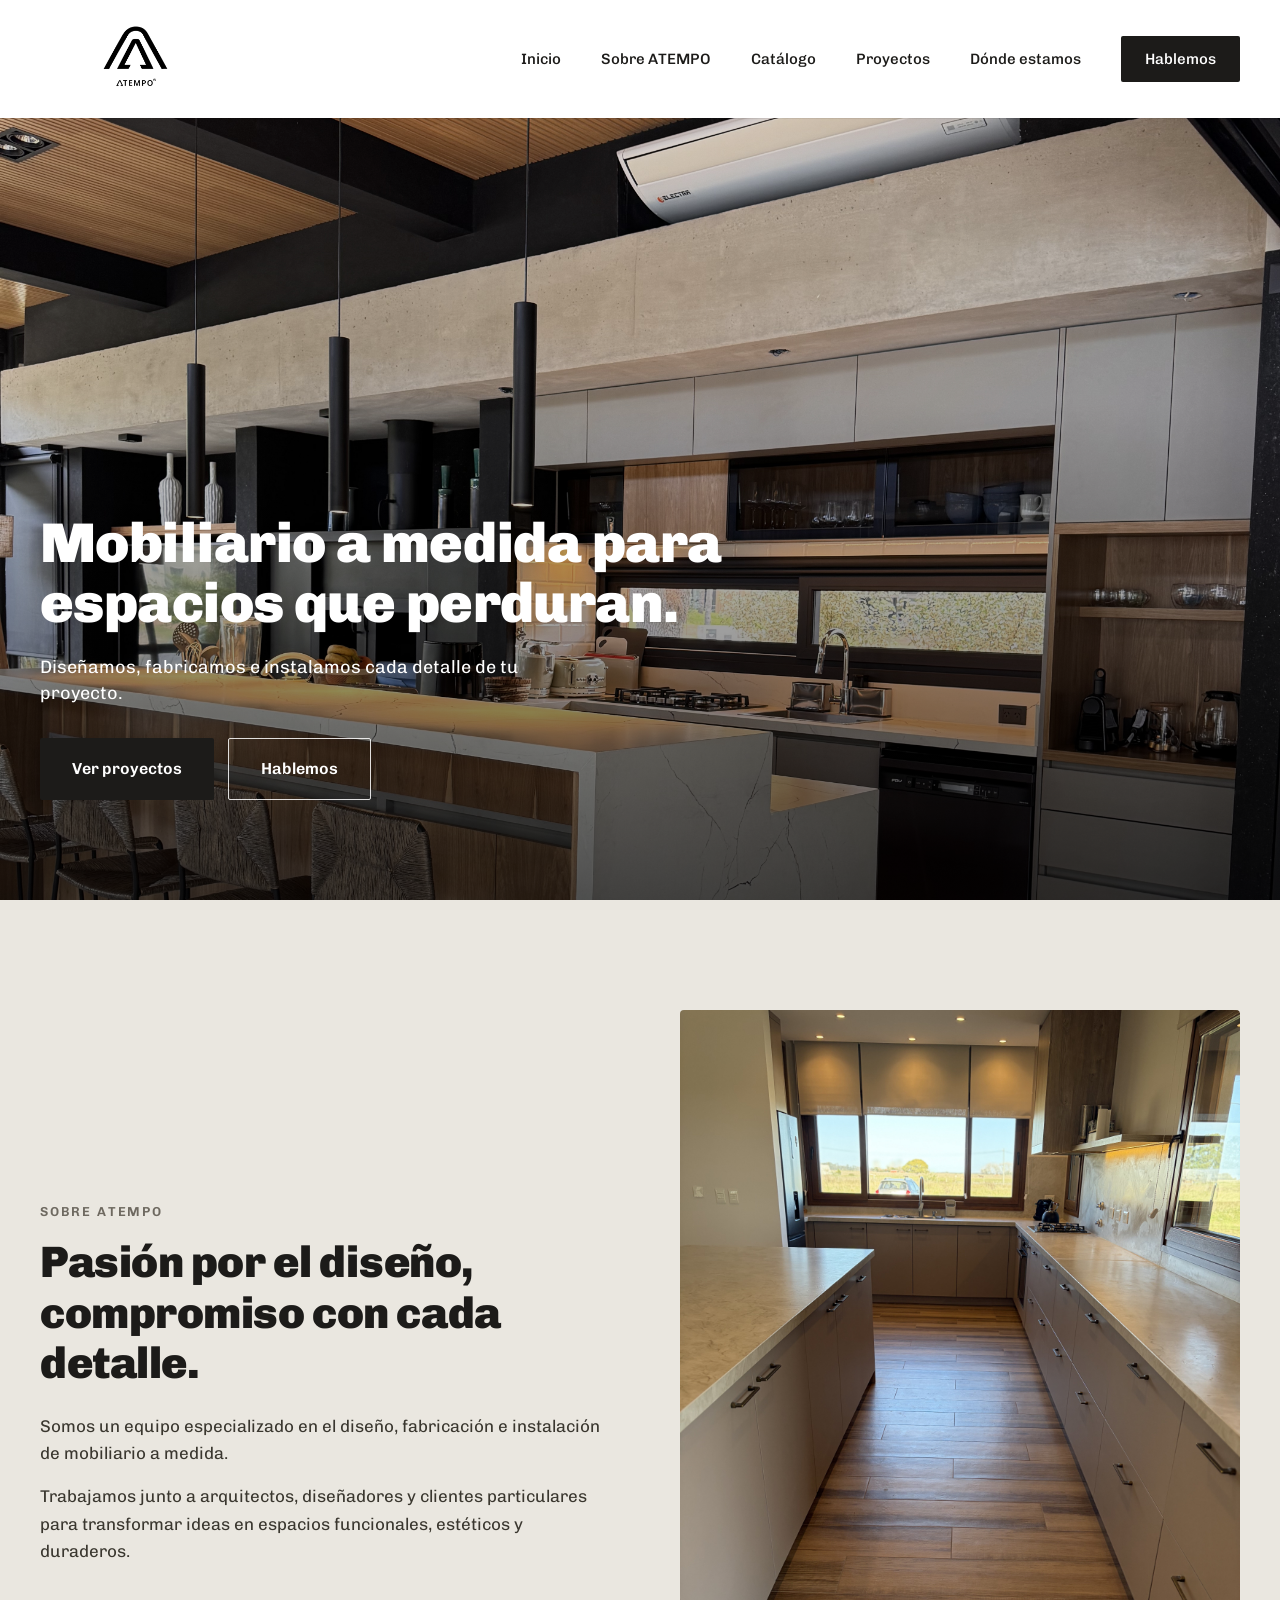
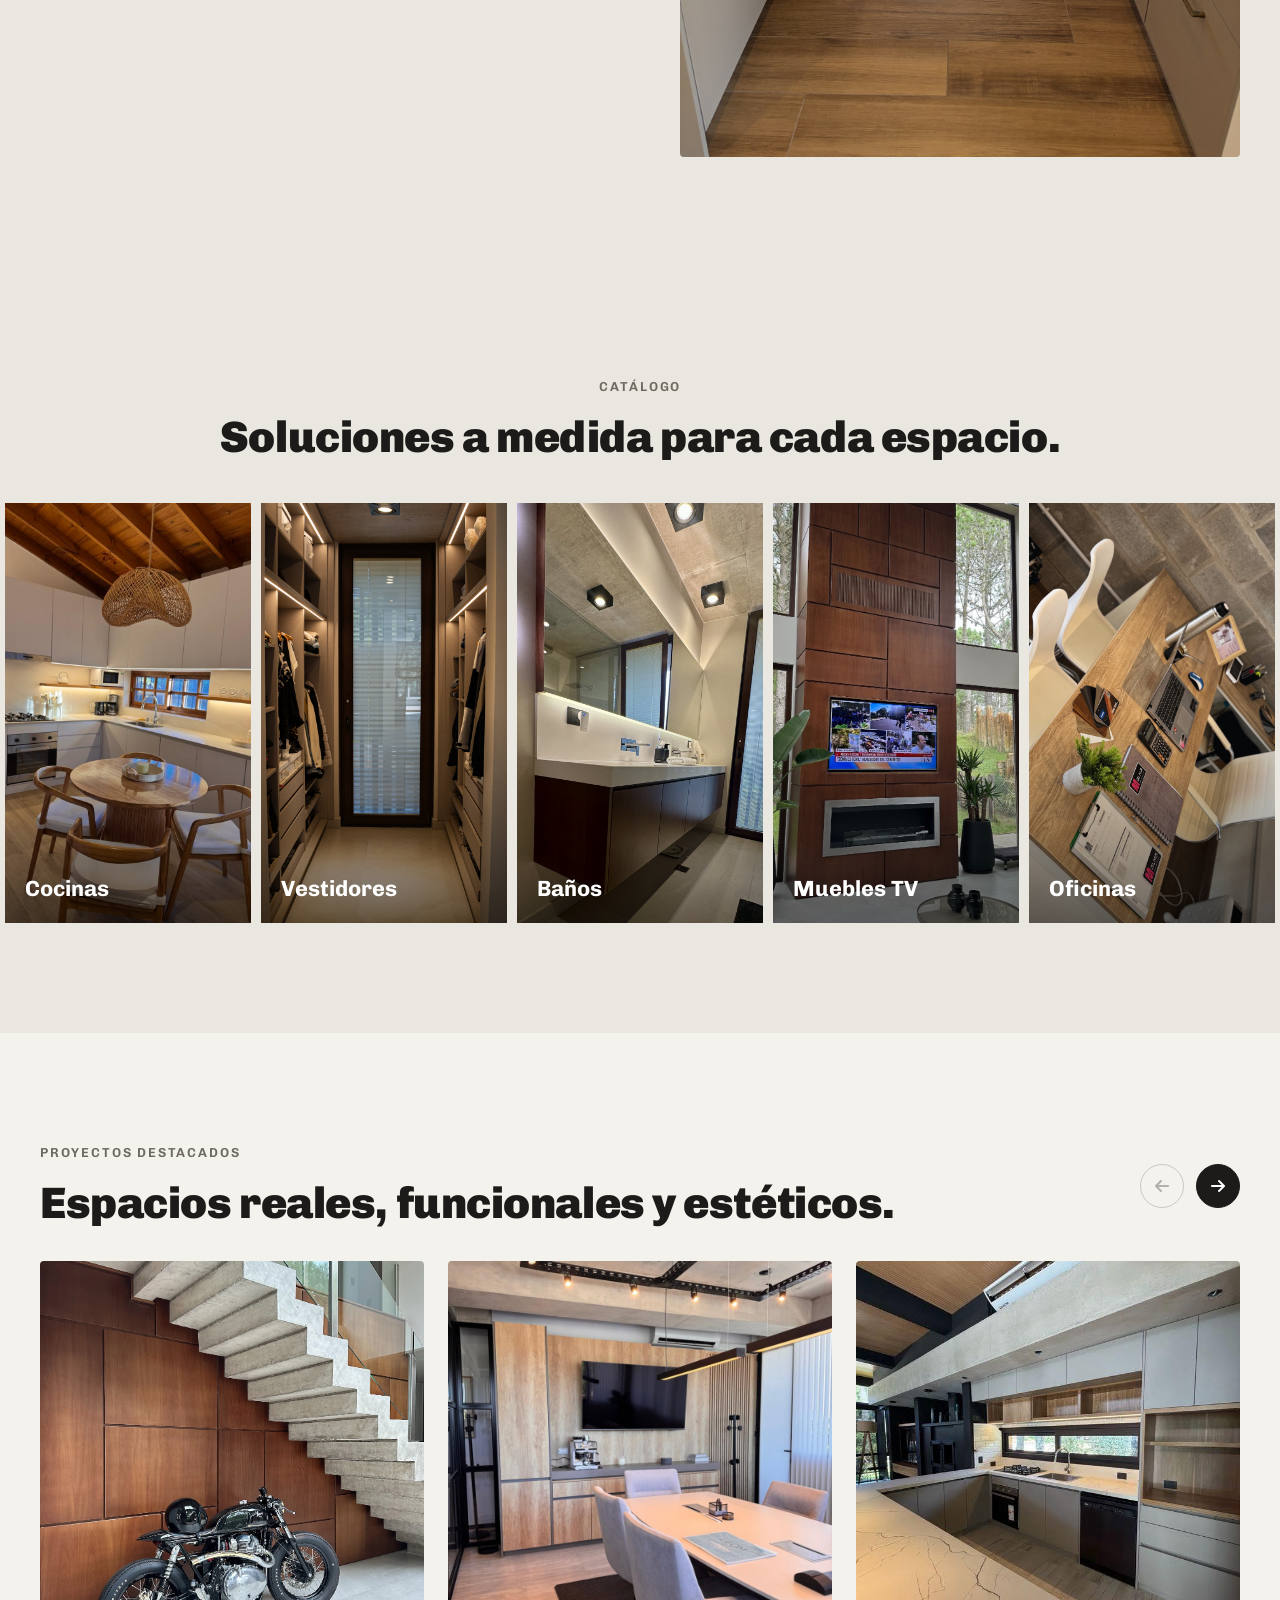
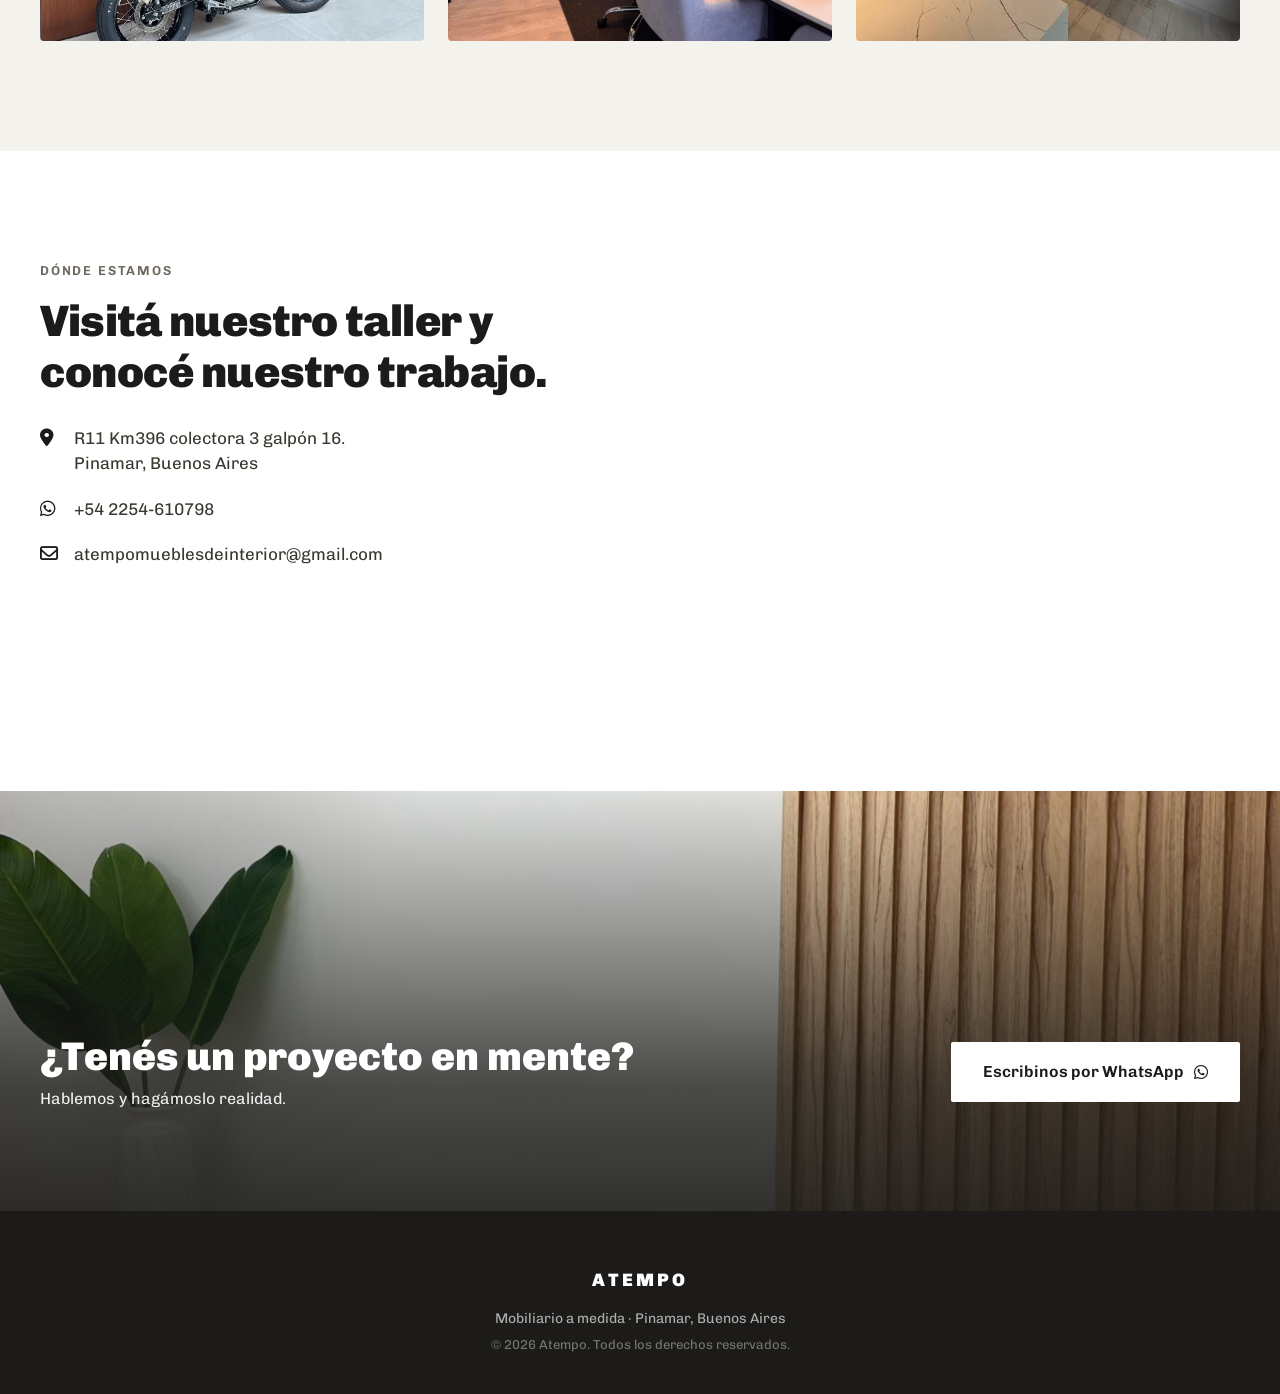
==== commit a3949288: "añadi imagenes, quedan cosas por cambiar, imagenes por agregar" ====
--- a/index.html
+++ b/index.html
@@ -44,7 +44,7 @@
 
   <!-- ===================== HERO ===================== -->
   <section id="inicio" class="hero">
-    <img src="imgs/ini6.png" alt="Cocina de diseño a medida Atempo" class="hero__img">
+    <img src="imgs/hero.jpg" alt="Cocina de diseño a medida Atempo" class="hero__img">
     <div class="hero__overlay"></div>
 
     <div class="hero__content">
@@ -72,7 +72,7 @@
       </div>
 
       <div class="sobre__img-wrap">
-        <img src="imgs/meto1.jpg" alt="Mueble de cocina fabricado por Atempo" class="sobre__img">
+        <img src="imgs/hero2.jpg" alt="Mueble de cocina fabricado por Atempo" class="sobre__img">
       </div>
     </div>
   </section>
@@ -88,35 +88,35 @@
       <ul class="carousel__track">
         <li class="carousel__item">
           <a href="#contacto" class="card-catalogo">
-            <img src="imgs/ini2.jpg" alt="Cocinas a medida Atempo" class="card-catalogo__img">
+            <img src="imgs/cocina.jpg" alt="Cocinas a medida Atempo" class="card-catalogo__img">
             <span class="card-catalogo__overlay"></span>
             <span class="card-catalogo__label">Cocinas</span>
           </a>
         </li>
         <li class="carousel__item">
           <a href="#contacto" class="card-catalogo">
-            <img src="imgs/ini5.jpg" alt="Vestidores a medida Atempo" class="card-catalogo__img">
+            <img src="imgs/vestidor.jpeg" alt="Vestidores a medida Atempo" class="card-catalogo__img">
             <span class="card-catalogo__overlay"></span>
             <span class="card-catalogo__label">Vestidores</span>
           </a>
         </li>
         <li class="carousel__item">
           <a href="#contacto" class="card-catalogo">
-            <img src="imgs/define1.jpg" alt="Muebles de baño a medida Atempo" class="card-catalogo__img">
+            <img src="imgs/baño.jpg" alt="Muebles de baño a medida Atempo" class="card-catalogo__img">
             <span class="card-catalogo__overlay"></span>
             <span class="card-catalogo__label">Baños</span>
           </a>
         </li>
         <li class="carousel__item">
           <a href="#contacto" class="card-catalogo">
-            <img src="imgs/ini4.jpg" alt="Muebles de TV a medida Atempo" class="card-catalogo__img">
+            <img src="imgs/tv.jpg" alt="Muebles de TV a medida Atempo" class="card-catalogo__img">
             <span class="card-catalogo__overlay"></span>
             <span class="card-catalogo__label">Muebles TV</span>
           </a>
         </li>
         <li class="carousel__item">
           <a href="#contacto" class="card-catalogo">
-            <img src="imgs/idea2.jpg" alt="Oficinas a medida Atempo" class="card-catalogo__img">
+            <img src="imgs/oficina.jpg" alt="Oficinas a medida Atempo" class="card-catalogo__img">
             <span class="card-catalogo__overlay"></span>
             <span class="card-catalogo__label">Oficinas</span>
           </a>
@@ -150,22 +150,22 @@
     <div class="carousel carousel--proyectos" id="proyectosCarousel">
       <ul class="carousel__track" id="proyectosTrack">
         <li class="carousel__item">
-          <img src="imgs/define1.jpg" alt="Proyecto Atempo - escalera y revestimiento en madera" class="card-proyecto__img">
-        </li>
-        <li class="carousel__item">
-          <img src="imgs/define3.jpg" alt="Proyecto Atempo - isla de cocina" class="card-proyecto__img">
-        </li>
-        <li class="carousel__item">
-          <img src="imgs/idea1.jpeg" alt="Proyecto Atempo - cocina integral" class="card-proyecto__img">
-        </li>
-        <li class="carousel__item">
-          <img src="imgs/idea2.jpg" alt="Proyecto Atempo - living integral" class="card-proyecto__img">
-        </li>
-        <li class="carousel__item">
-          <img src="imgs/define2.jpeg" alt="Proyecto Atempo - placard a medida" class="card-proyecto__img">
-        </li>
-        <li class="carousel__item">
-          <img src="imgs/define1.jpg" alt="Proyecto Atempo - oficina a medida" class="card-proyecto__img">
+          <img src="imgs/1.jpg" alt="Proyecto Atempo - escalera y revestimiento en madera" class="card-proyecto__img">
+        </li>
+        <li class="carousel__item">
+          <img src="imgs/11.jpg" alt="Proyecto Atempo - isla de cocina" class="card-proyecto__img">
+        </li>
+        <li class="carousel__item">
+          <img src="imgs/9.jpg" alt="Proyecto Atempo - cocina integral" class="card-proyecto__img">
+        </li>
+        <li class="carousel__item">
+          <img src="imgs/4.jpeg" alt="Proyecto Atempo - living integral" class="card-proyecto__img">
+        </li>
+        <li class="carousel__item">
+          <img src="imgs/12.jpg" alt="Proyecto Atempo - placard a medida" class="card-proyecto__img">
+        </li>
+        <li class="carousel__item">
+          <img src="imgs/10.jpg" alt="Proyecto Atempo - oficina a medida" class="card-proyecto__img">
         </li>
       </ul>
     </div>
@@ -190,31 +190,29 @@
         <ul class="contact-list">
           <li class="contact-list__item">
             <i class="fa-solid fa-location-dot contact-list__icon"></i>
-            <span>Av. Dirección 1234<br>Pinamar, Buenos Aires</span>
+            <span> R11 Km396 colectora 3 galpón 16.<br>Pinamar, Buenos Aires</span>
           </li>
           <li class="contact-list__item">
             <i class="fa-brands fa-whatsapp contact-list__icon"></i>
-            <span>+54 2254 00-0000</span>
+            <span>+54 2254-610798</span>
           </li>
           <li class="contact-list__item">
             <i class="fa-regular fa-envelope contact-list__icon"></i>
-            <span>info@atempo.com</span>
+            <span>atempomueblesdeinterior@gmail.com</span>
           </li>
         </ul>
       </div>
 
       <div class="map-wrap">
-        <iframe
-          src="https://www.google.com/maps/embed?pb=!1m10!1m8!1m3!1d562.2399434038517!2d-56.915740701536215!3d-37.14058501085831!3m2!1i1024!2i768!4f13.1!5e0!3m2!1sen!2sus!4v1756006992583!5m2!1sen!2sus"
-          width="100%" height="100%" style="border:0;" allowfullscreen="" loading="lazy"
-          referrerpolicy="no-referrer-when-downgrade" title="Ubicación Atempo en el mapa"></iframe>
+        <iframe src="https://www.google.com/maps/embed?pb=!1m14!1m12!1m3!1d667.7725938044891!2d-56.916356232569576!3d-37.14173415233935!2m3!1f0!2f0!3f0!3m2!1i1024!2i768!4f13.1!5e1!3m2!1sen!2sus!4v1783204316762!5m2!1sen!2sus" width="600" height="450" style="border:0;" allowfullscreen="" loading="lazy" referrerpolicy="strict-origin-when-cross-origin">
+        </iframe> title="Ubicación Atempo en el mapa"></iframe>
       </div>
     </div>
   </section>
 
   <!-- ===================== CTA FINAL / CONTACTO ===================== -->
   <section id="contacto" class="cta">
-    <img src="imgs/meto2.jpg" alt="Living con mobiliario a medida Atempo" class="cta__img">
+    <img src="imgs/footer.jpg" alt="Living con mobiliario a medida Atempo" class="cta__img">
     <div class="cta__overlay"></div>
 
     <div class="cta__content">
@@ -223,7 +221,7 @@
         <p class="cta__subtitle">Hablemos y hagámoslo realidad.</p>
       </div>
 
-      <a href="https://wa.me/5492254000000?text=Hola%2C%20quiero%20consultar%20por%20un%20proyecto" target="_blank" rel="noopener" class="btn btn--white">
+      <a href="https://wa.me/5492254610798?text=Hola%2C%20quiero%20consultar%20por%20un%20proyecto" target="_blank" rel="noopener" class="btn btn--white">
         Escribinos por WhatsApp <i class="fa-brands fa-whatsapp"></i>
       </a>
     </div>
--- a/css/style.css
+++ b/css/style.css
@@ -283,7 +283,7 @@
   position: absolute;
   inset: 0;
   width: 100%;
-  height: 100%;
+  height: 150%;
   object-fit: cover;
 }
 
@@ -345,7 +345,7 @@
 
 .sobre__img {
   width: 100%;
-  height: 340px;
+  height: 490px;
   object-fit: cover;
 }
 
@@ -378,6 +378,7 @@
 #catalogoCarousel .carousel__item {
   width: 78%;
   max-width: 320px;
+
 }
 
 .card-catalogo {
@@ -564,23 +565,6 @@
   color: rgba(255, 255, 255, 0.4);
 }
 
-/* -------------------- 12. WHATSAPP FLOTANTE -------------------- */
-.whatsapp-float {
-  position: fixed;
-  bottom: 22px;
-  right: 20px;
-  z-index: 900;
-  width: 54px;
-  height: 54px;
-  border-radius: 50%;
-  background: #25D366;
-  color: var(--color-blanco);
-  display: flex;
-  align-items: center;
-  justify-content: center;
-  font-size: 28px;
-  box-shadow: 0 4px 16px rgba(0, 0, 0, 0.25);
-}
 
 /* ===================================================================
    13. CARRUSEL NAV (flechas) — usadas en desktop, en Proyectos destacados
@@ -748,6 +732,7 @@
     width: 100%;
     height: 100%;
     min-height: 460px;
+    
   }
 
   /* --- 3. CATÁLOGO (flex, tarjetas pegadas sin gap) --- */
@@ -766,6 +751,7 @@
     flex: 1;
     width: auto;
     max-width: none;
+      padding:0px 5px 0px 5px;
   }
 
   .card-catalogo {
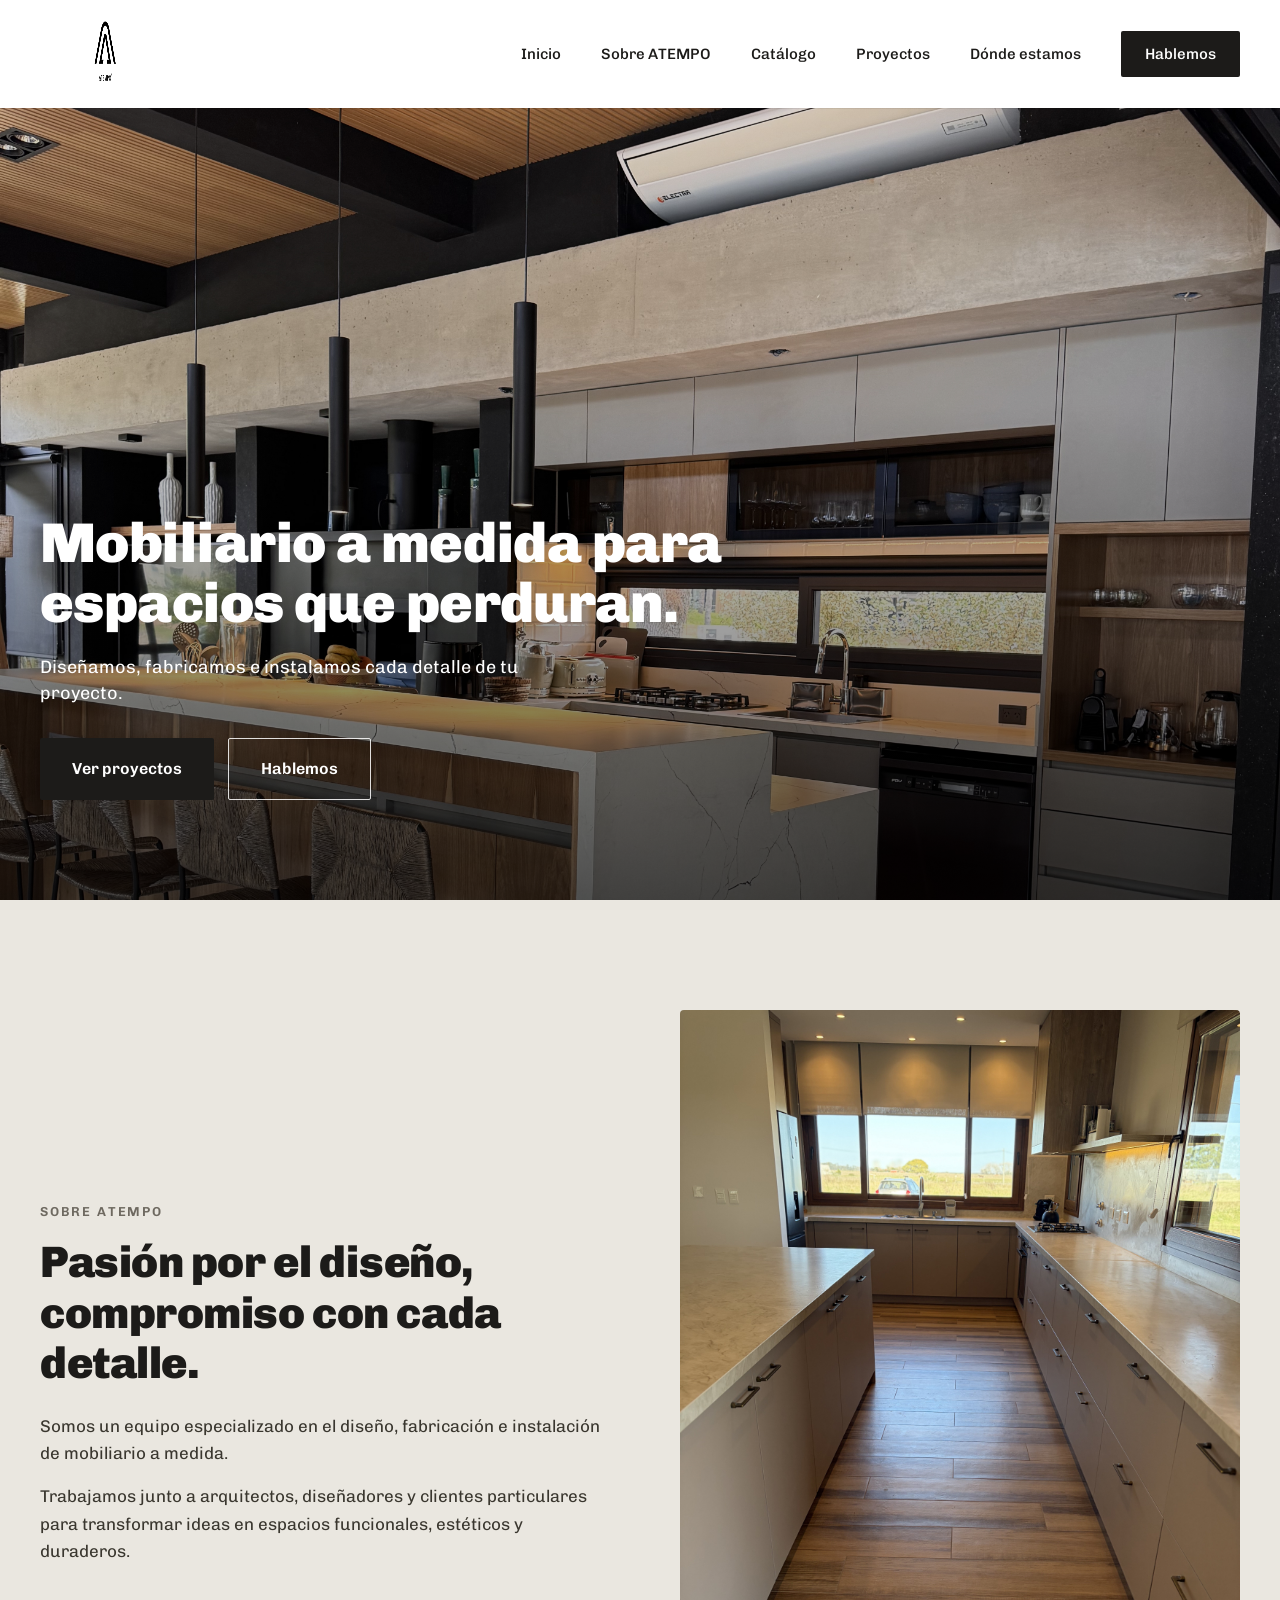
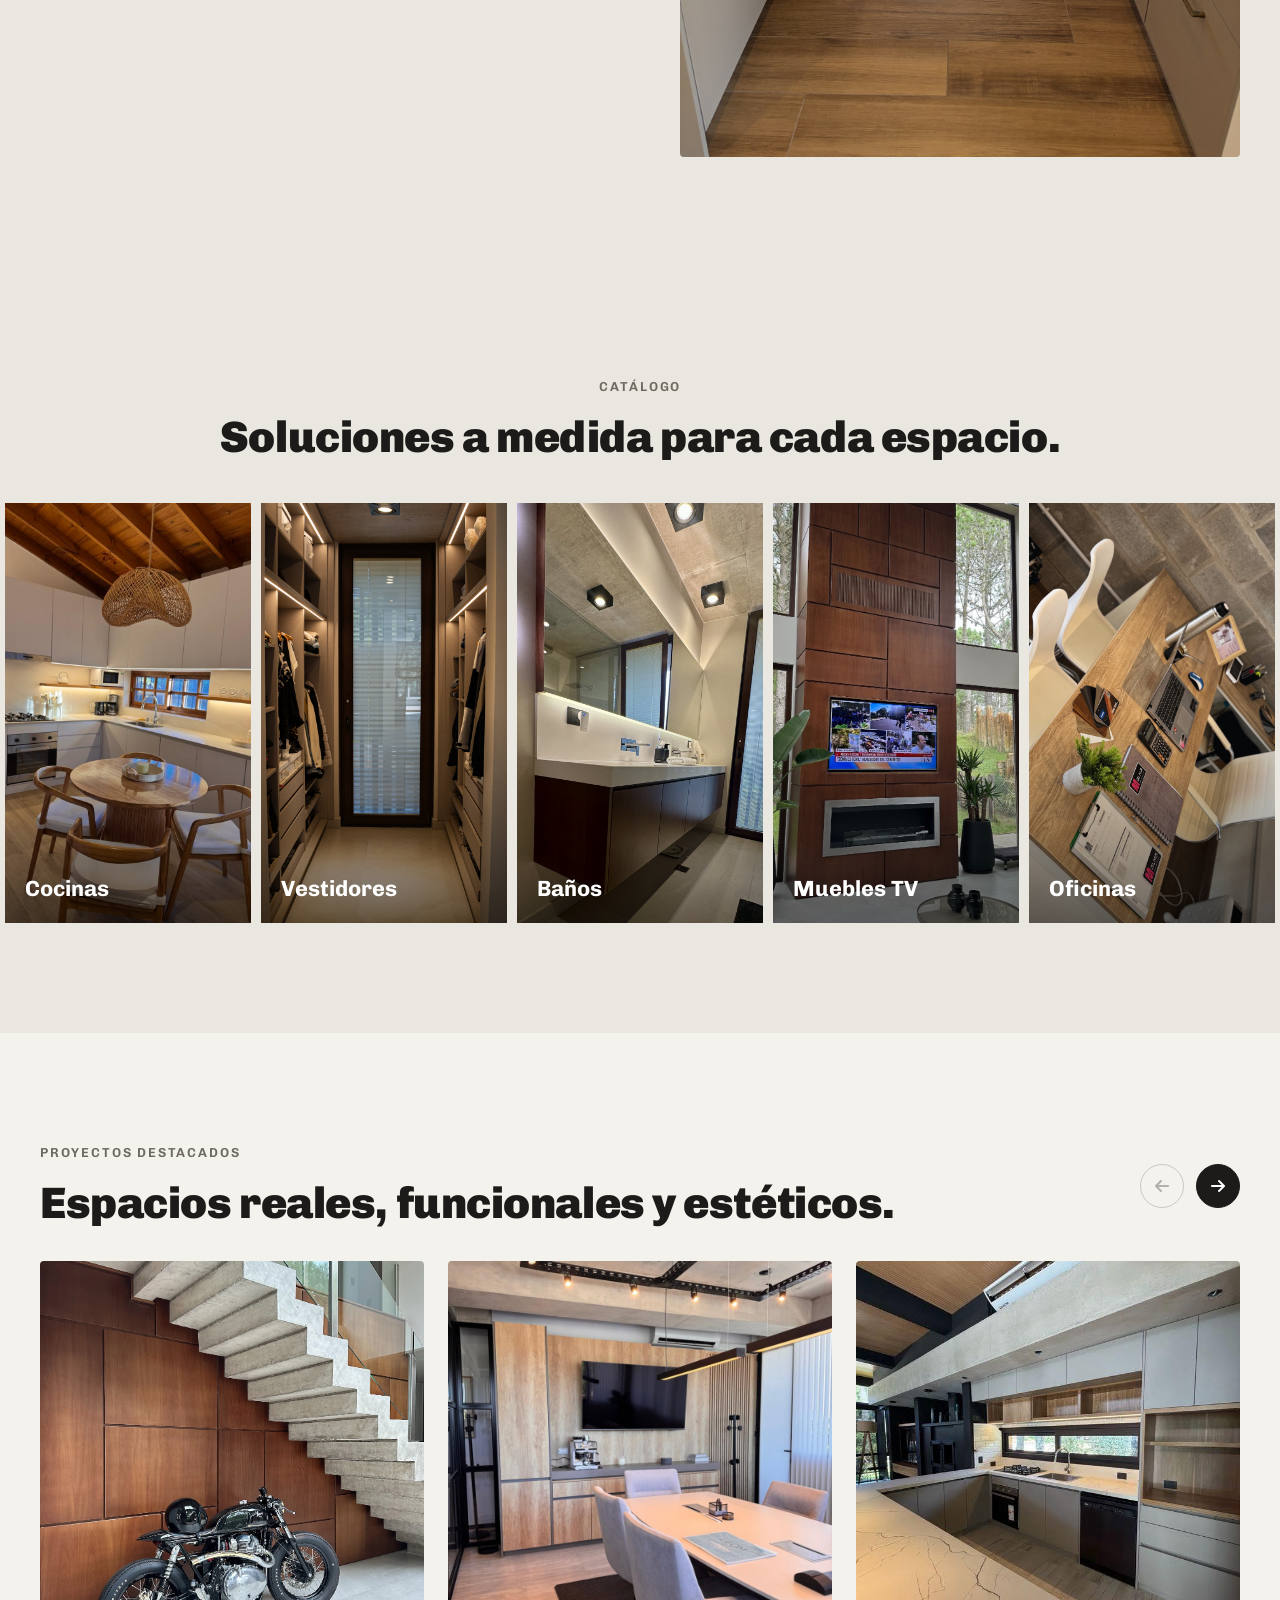
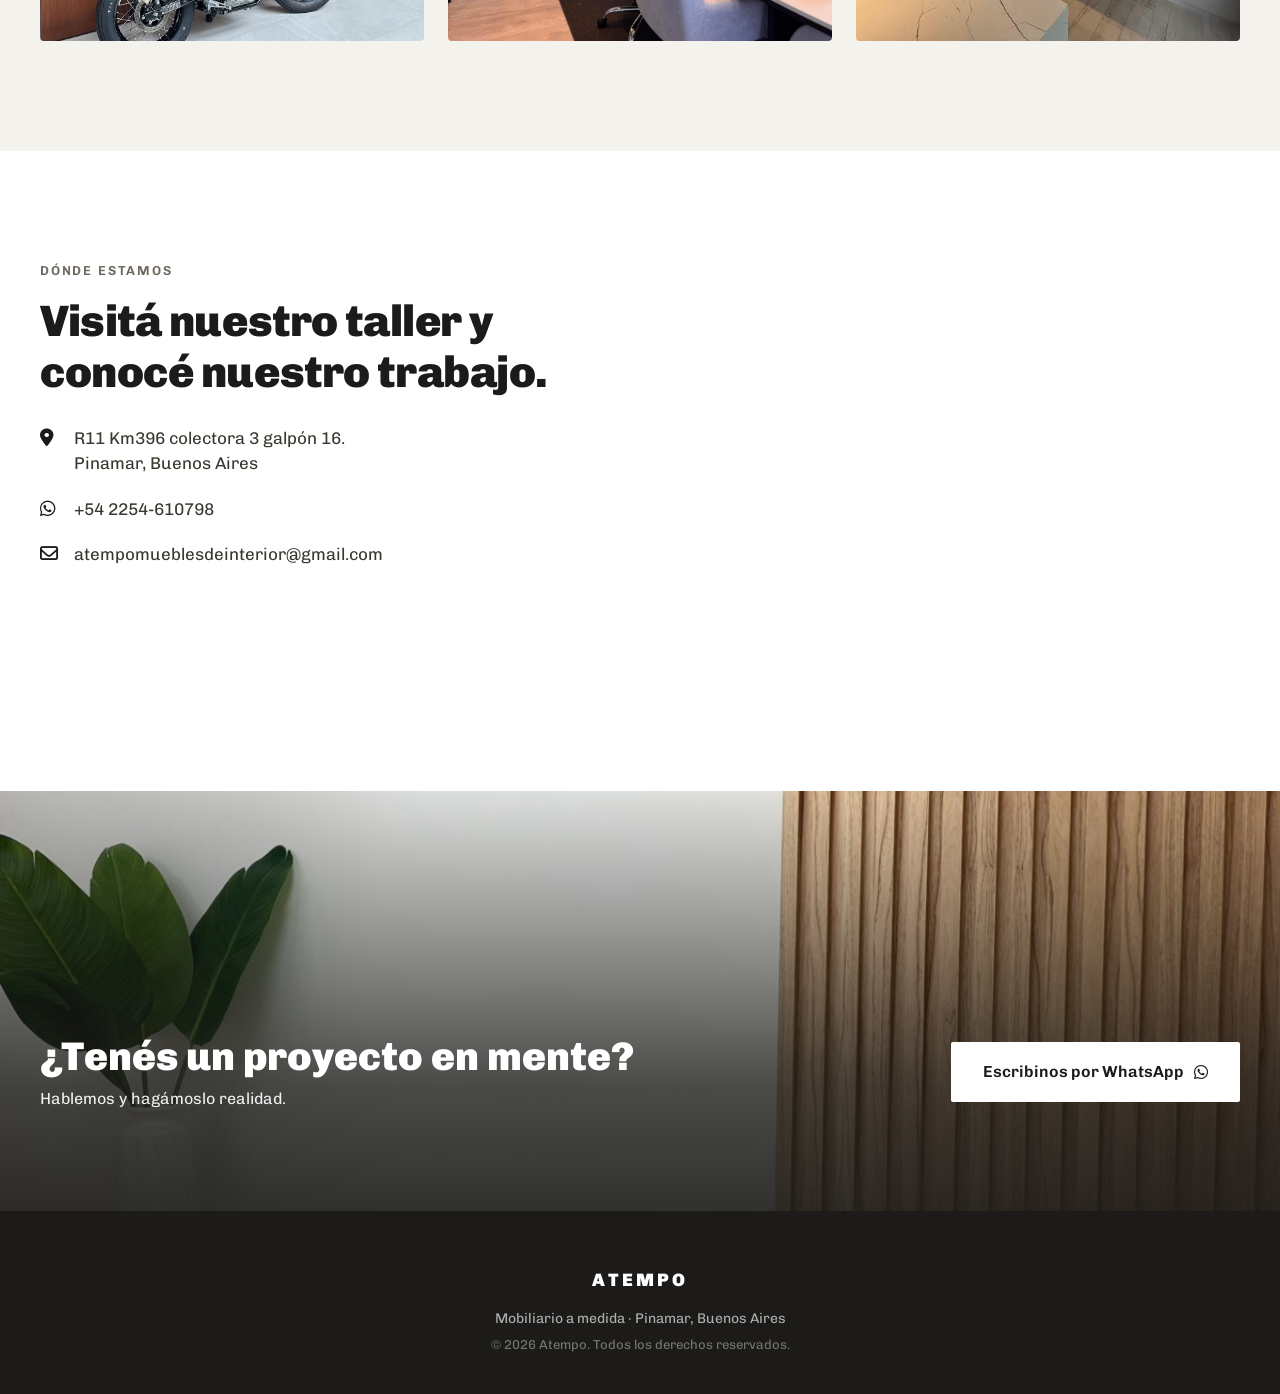
==== commit 09503dc1: "logo modificado" ====
--- a/index.html
+++ b/index.html
@@ -20,7 +20,6 @@
     <div class="header__inner">
       <a href="#inicio" class="header__logo">
         <img src="imgs/aver.png" alt="Atempo" class="header__logo-img">
-        <span class="header__logo-text">ATEMPO</span>
       </a>
 
       <button class="header__toggle" id="menuToggle" aria-label="Abrir menú" aria-expanded="false" aria-controls="menuNav">
--- a/css/style.css
+++ b/css/style.css
@@ -170,18 +170,14 @@
 .header__logo {
   display: flex;
   align-items: center;
-  
-}
-  .header__logo-img {
-display: none;
-}
+  height: 80px;
+  width: 80px;
+}
+
 
 
 .header__logo-text {
-  font-weight: 900;
-  font-size: 18px;
-  letter-spacing: 0.1em;
-  color: var(--color-negro);
+display:none;
 }
 
 .header__toggle {
@@ -377,6 +373,7 @@
 /* Catálogo */
 #catalogoCarousel .carousel__item {
   width: 78%;
+
   max-width: 320px;
 
 }
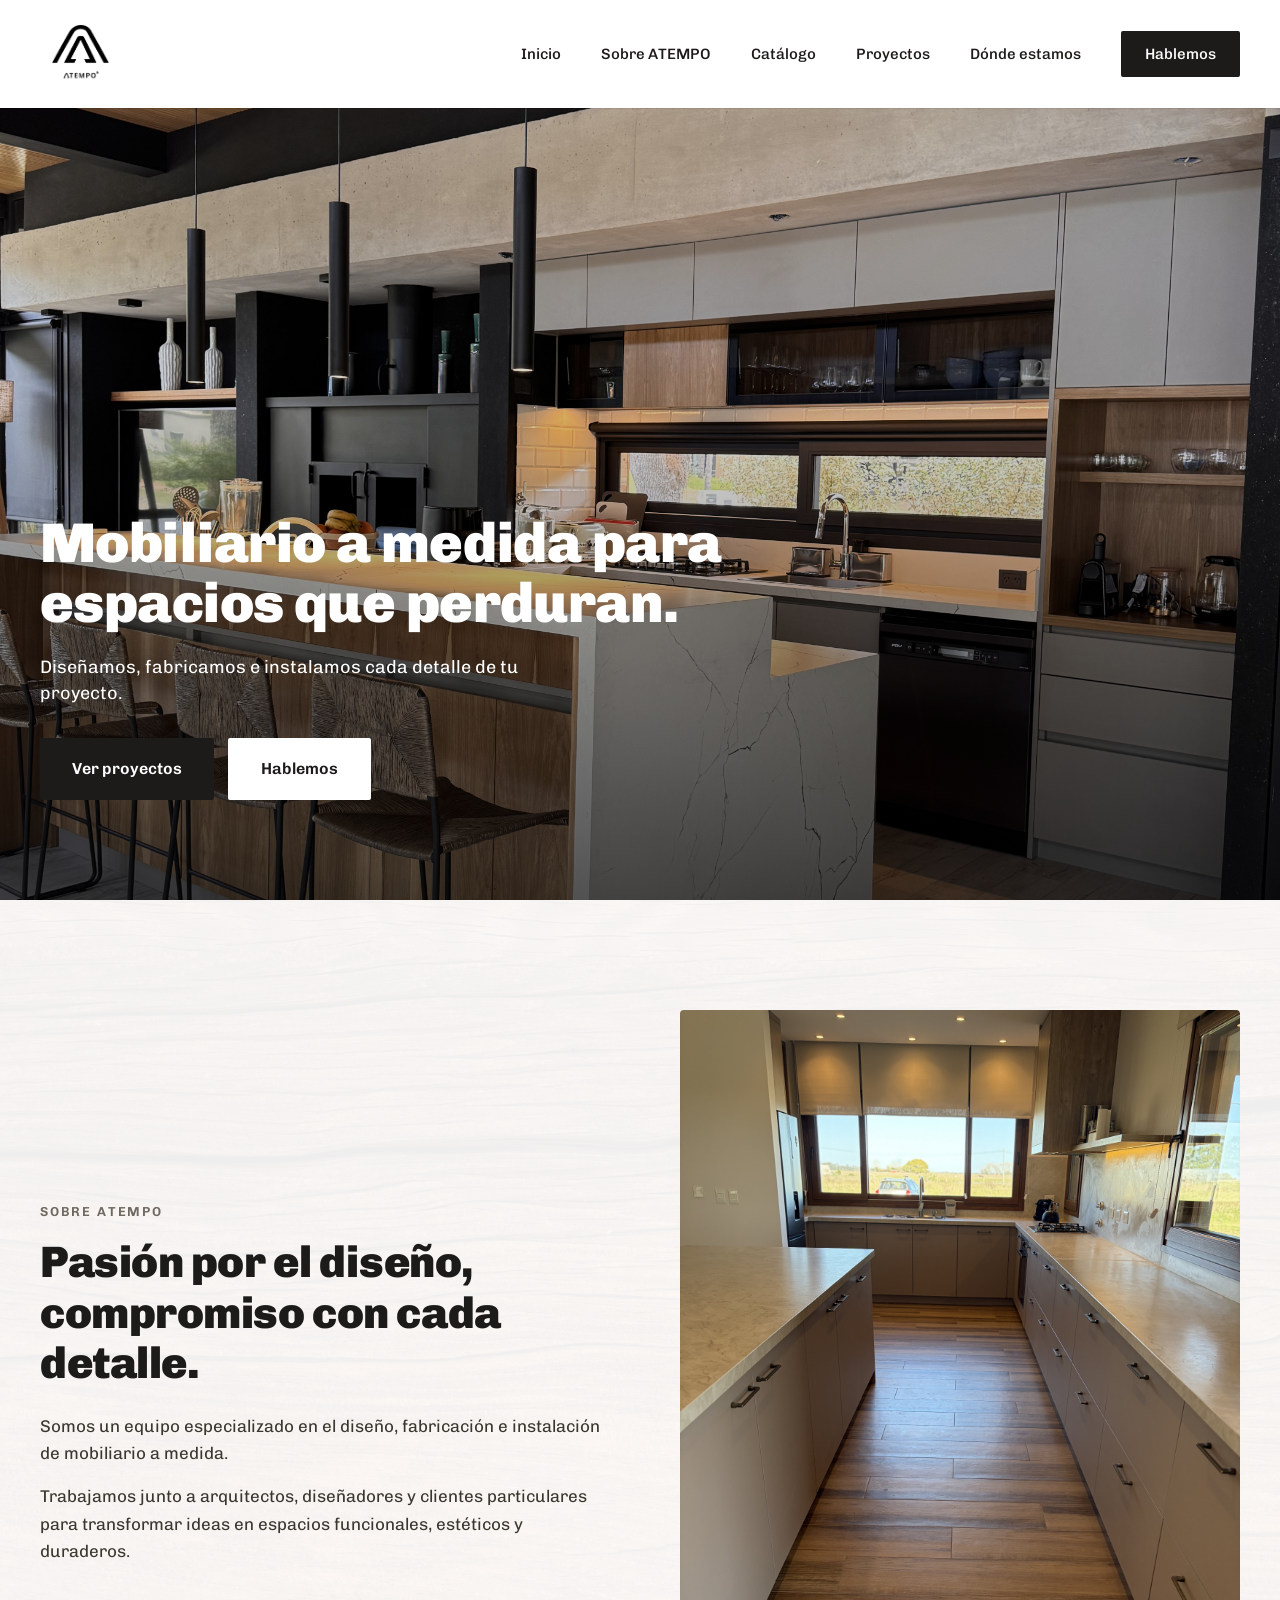
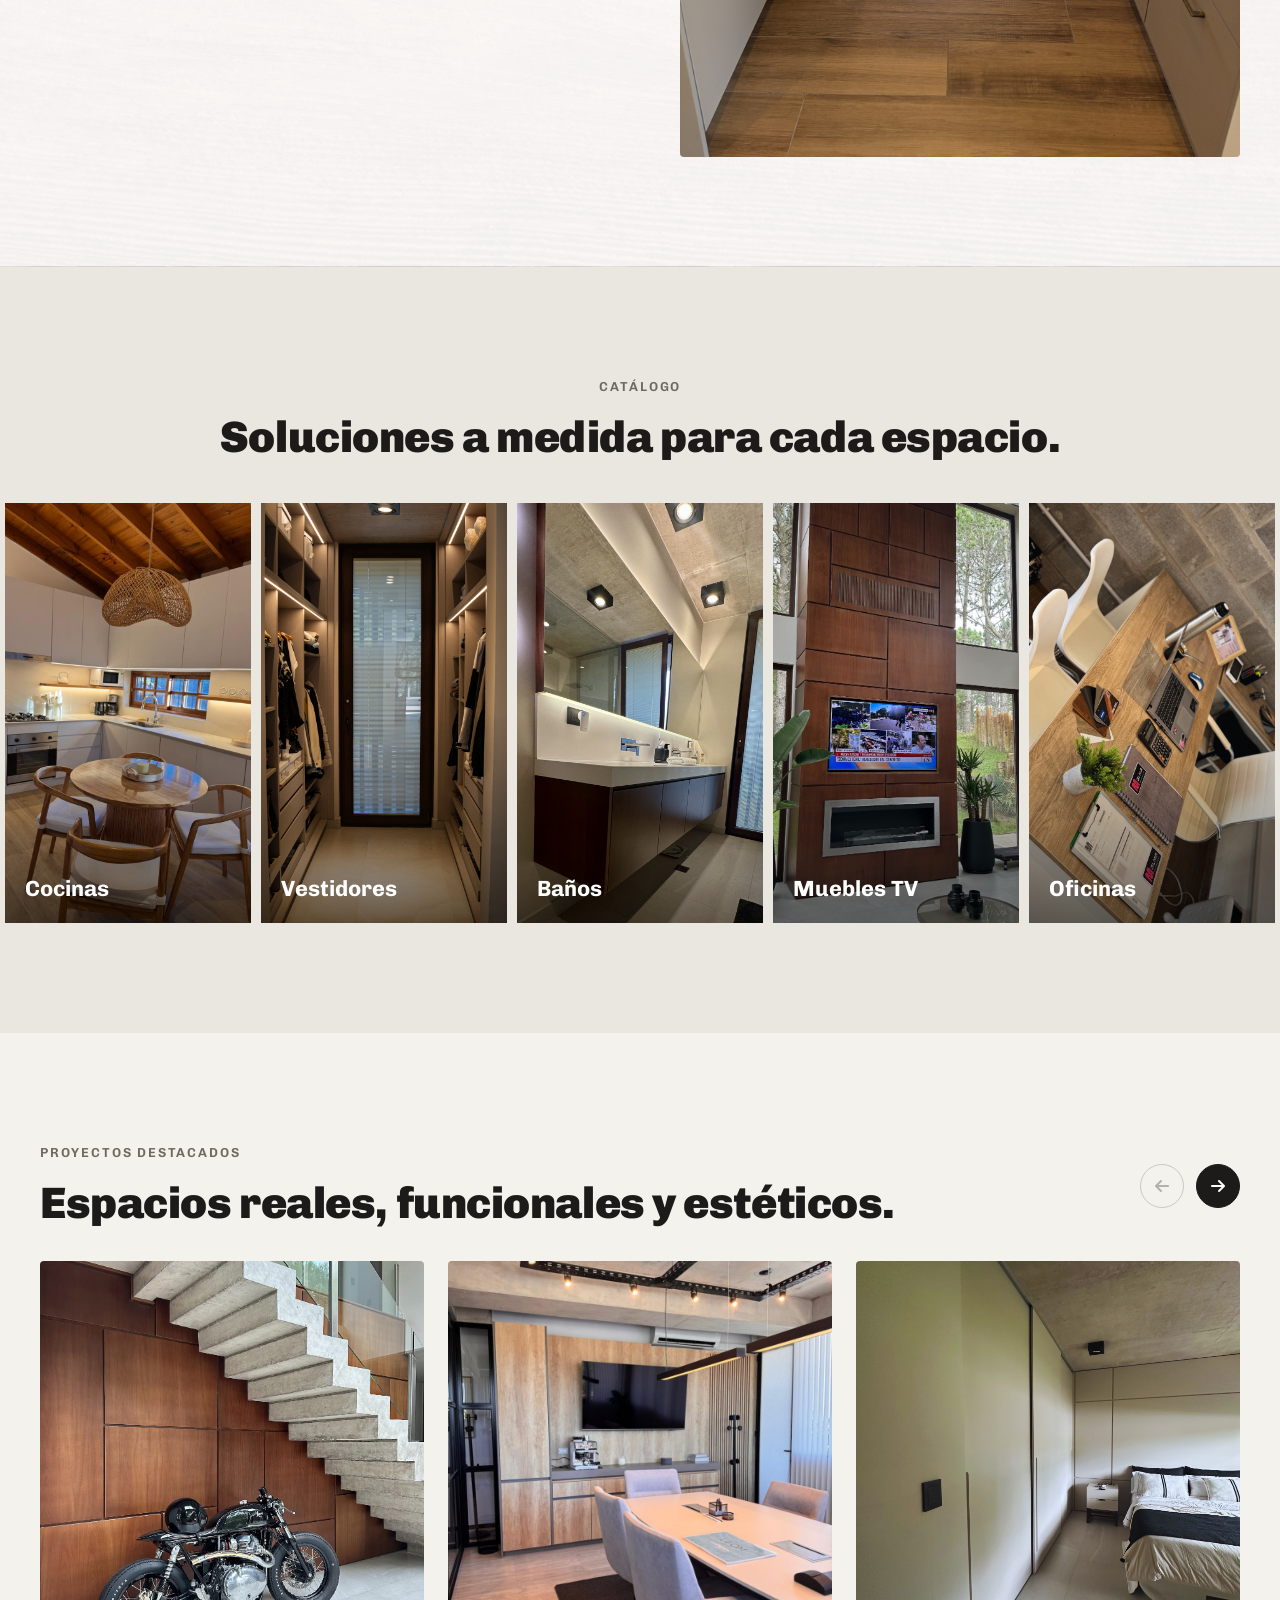
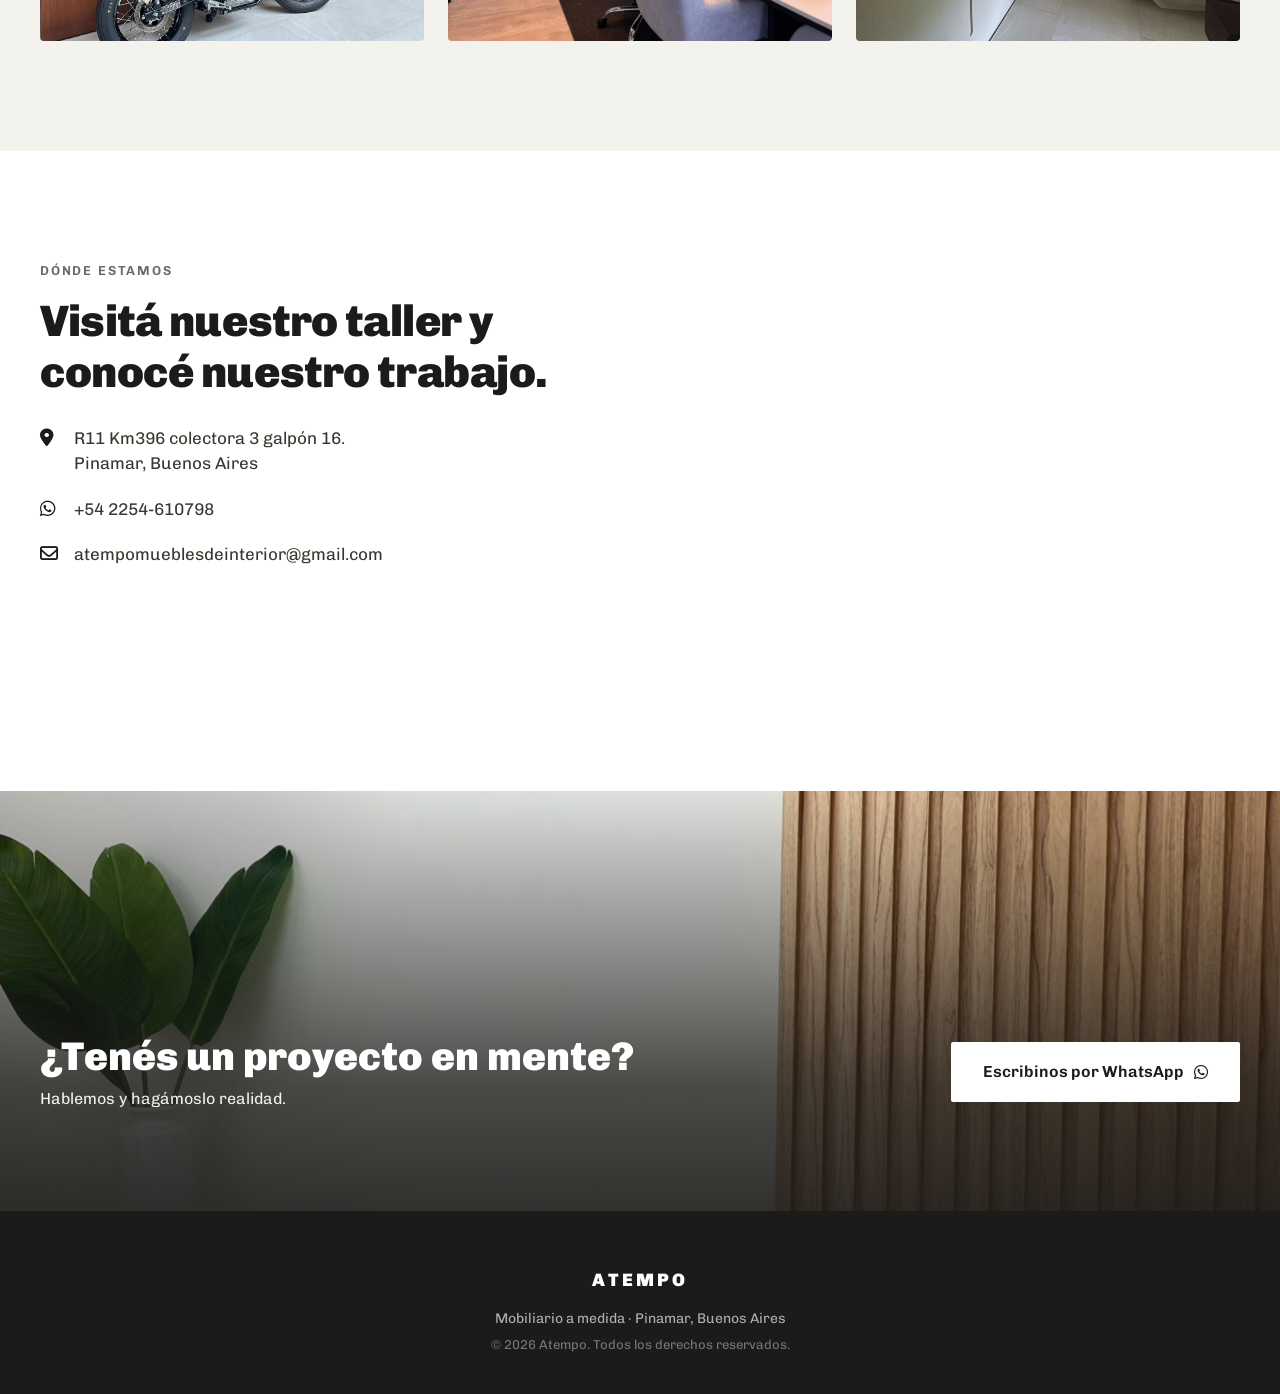
==== commit 080fb47b: "imagen del catalogo" ====
--- a/index.html
+++ b/index.html
@@ -155,7 +155,7 @@
           <img src="imgs/11.jpg" alt="Proyecto Atempo - isla de cocina" class="card-proyecto__img">
         </li>
         <li class="carousel__item">
-          <img src="imgs/9.jpg" alt="Proyecto Atempo - cocina integral" class="card-proyecto__img">
+          <img src="imgs/8.jpg" alt="Proyecto Atempo - cocina integral" class="card-proyecto__img">
         </li>
         <li class="carousel__item">
           <img src="imgs/4.jpeg" alt="Proyecto Atempo - living integral" class="card-proyecto__img">
--- a/css/style.css
+++ b/css/style.css
@@ -139,8 +139,8 @@
 }
 
 .btn--outline {
-  background: transparent;
-  color: var(--color-blanco);
+  background: var(--color-blanco);
+  color: var(--color-negro);
   border: 1.5px solid rgba(255, 255, 255, 0.85);
 }
 
@@ -273,13 +273,14 @@
   display: flex;
   align-items: flex-end;
   overflow: hidden;
+
 }
 
 .hero__img {
   position: absolute;
   inset: 0;
   width: 100%;
-  height: 150%;
+  height: 120%;
   object-fit: cover;
 }
 
@@ -292,6 +293,7 @@
     rgba(0, 0, 0, 0.15) 45%,
     rgba(0, 0, 0, 0.65) 100%
   );
+
 }
 
 .hero__content {
@@ -325,6 +327,20 @@
 }
 
 /* -------------------- 7. SOBRE ATEMPO -------------------- */
+#sobre-atempo {
+  /* El linear-gradient actúa como la "sombra blanca" sobre la imagen */
+  background-image: linear-gradient(
+      rgba(255, 255, 255, 0.933), /* 85% de opacidad blanca arriba */
+      rgba(255, 255, 255, 0.933)  /* 85% de opacidad blanca abajo */
+    ), 
+    url('../imgs/madera.jpeg'); /* Reemplazá esto con el nombre de tu imagen */
+  
+  background-size: cover; /* Asegura que la imagen cubra todo el espacio */
+  background-position: center; /* Centra la imagen */
+  background-repeat: no-repeat; /* Evita que la imagen se repita como mosaico */
+}
+
+/* Acá sigue el código que ya tenías... */
 .sobre__text {
   display: flex;
   flex-direction: column;
@@ -423,14 +439,11 @@
 }
 
 /* Proyectos */
-#proyectosCarousel .carousel__item {
-  width: 27%;
-}
 
 .card-proyecto__img {
   width: 100%;
-  height: 380px;
-  object-fit: cover;
+  height: 520px; 
+  object-fit: contain; /* Cambiamos cover por contain */
   border-radius: var(--radio-img);
 }
 
@@ -627,16 +640,13 @@
     display: none; /* el botón hamburguesa solo existe en mobile */
   }
 
-
-.header__logo-img {
-  display: block;
-  height: 90px;
-  width: auto;
-  padding-left: 50px;
-}
-.header__logo-text{
-  display: none;
-}
+.header__logo {
+  display: flex;
+  align-items: center;
+
+}
+
+
   .nav {
     position: static;
     height: auto;
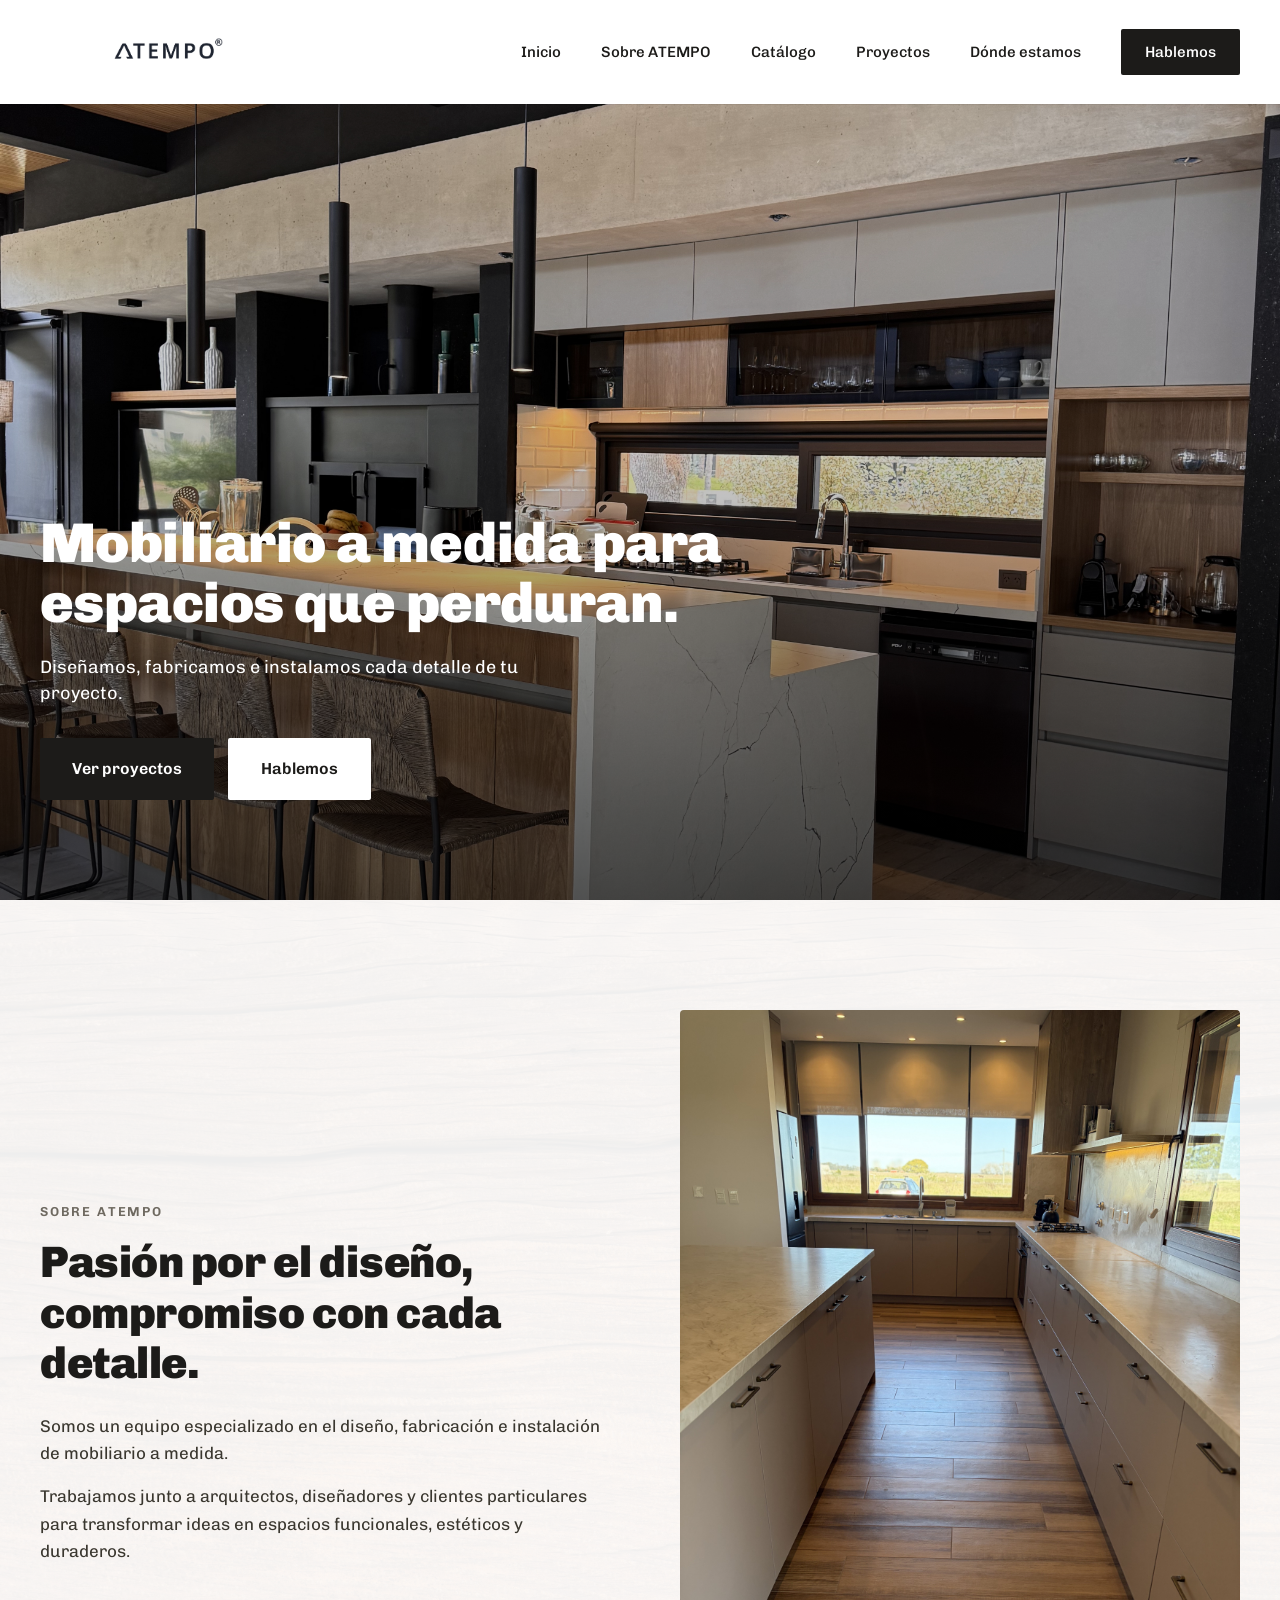
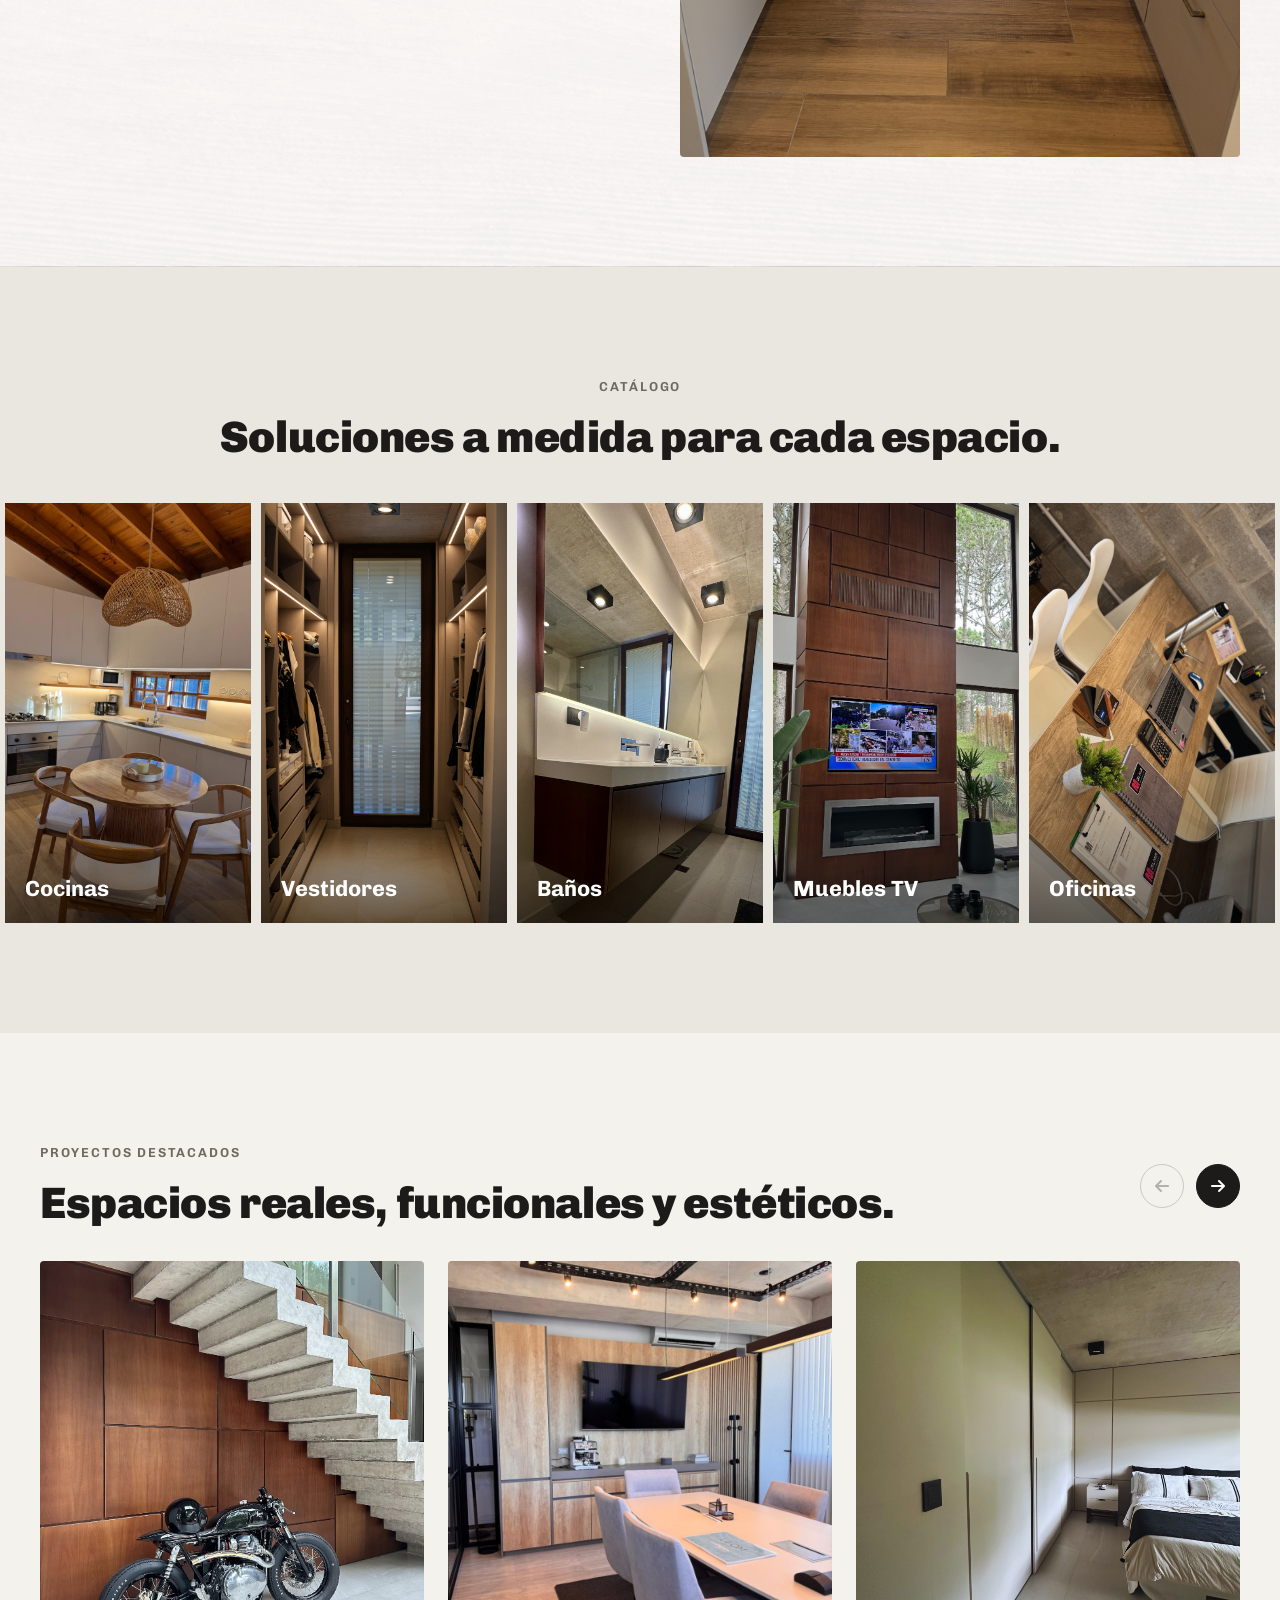
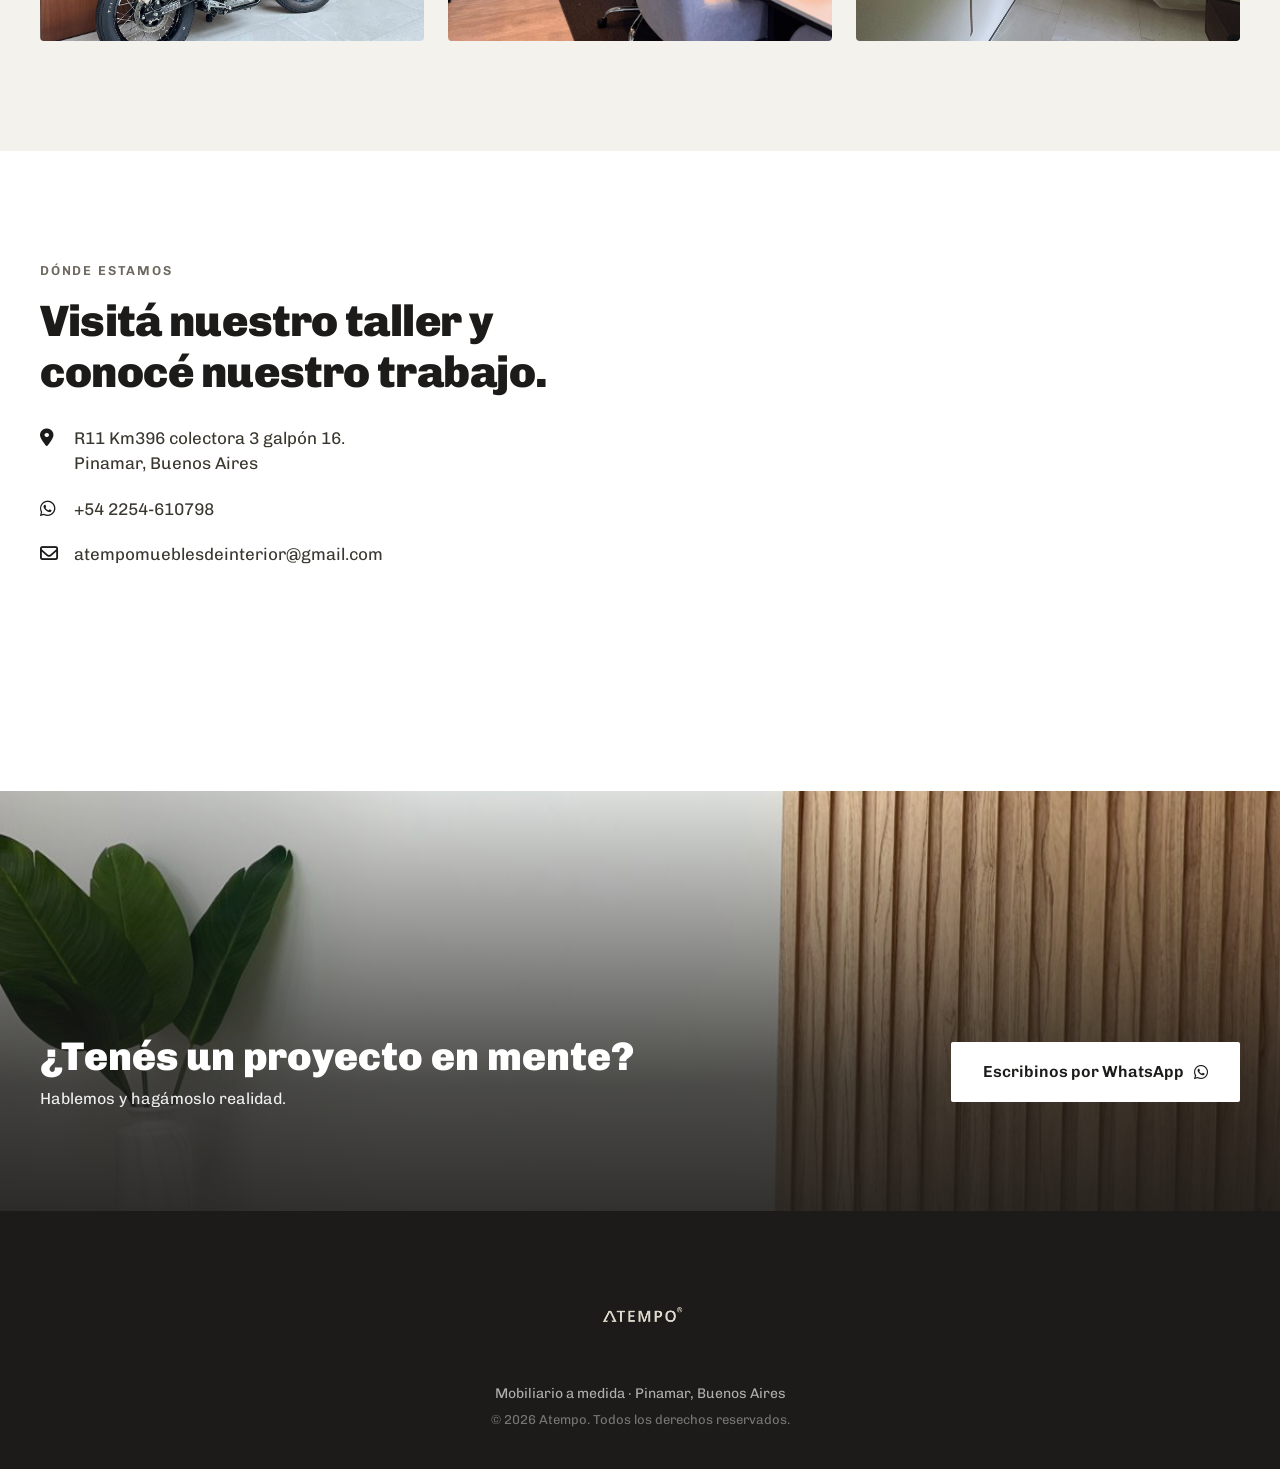
==== commit 240033bd: "logos" ====
--- a/index.html
+++ b/index.html
@@ -19,7 +19,7 @@
   <header class="header" id="header">
     <div class="header__inner">
       <a href="#inicio" class="header__logo">
-        <img src="imgs/aver.png" alt="Atempo" class="header__logo-img">
+        <img src="imgs/atempoletranegro.png" alt="Atempo" class="header__logo-img">
       </a>
 
       <button class="header__toggle" id="menuToggle" aria-label="Abrir menú" aria-expanded="false" aria-controls="menuNav">
@@ -228,7 +228,7 @@
 
   <!-- ===================== FOOTER ===================== -->
   <footer class="footer">
-    <p class="footer__logo">ATEMPO</p>
+    <img src="imgs/atempoletra.png" alt="Atempo" class="footer__logo-img">
     <p class="footer__tagline">Mobiliario a medida · Pinamar, Buenos Aires</p>
     <p class="footer__copy">© 2026 Atempo. Todos los derechos reservados.</p>
   </footer>
--- a/css/style.css
+++ b/css/style.css
@@ -163,15 +163,13 @@
 .header__inner {
   display: flex;
   align-items: center;
-  justify-content: space-between;
-  padding: 14px var(--container-padding);
+
 }
 
 .header__logo {
   display: flex;
-  align-items: center;
-  height: 80px;
-  width: 80px;
+  height: 100px;
+  width: 350px;
 }
 
 
@@ -557,11 +555,12 @@
   padding: 48px var(--container-padding) 36px;
 }
 
-.footer__logo {
-  font-weight: 900;
-  font-size: 18px;
-  letter-spacing: 0.16em;
-  margin-bottom: 14px;
+
+.footer__logo-img {
+  height: 100px;
+  width: auto; /* Si la imagen se ve deformada, cambialo por width: auto; */
+  margin: 0 auto 16px auto; /* Centra la imagen y le da un espacio abajo */
+  display: block; /* Nos aseguramos de que sea un bloque para que el margen automático funcione */
 }
 
 .footer__tagline {
@@ -639,11 +638,14 @@
   .header__toggle {
     display: none; /* el botón hamburguesa solo existe en mobile */
   }
-
+.header__inner {
+  justify-content: space-between;
+  padding: 2px var(--container-padding);
+}
 .header__logo {
   display: flex;
   align-items: center;
-
+  width: 250px;
 }
 
 
